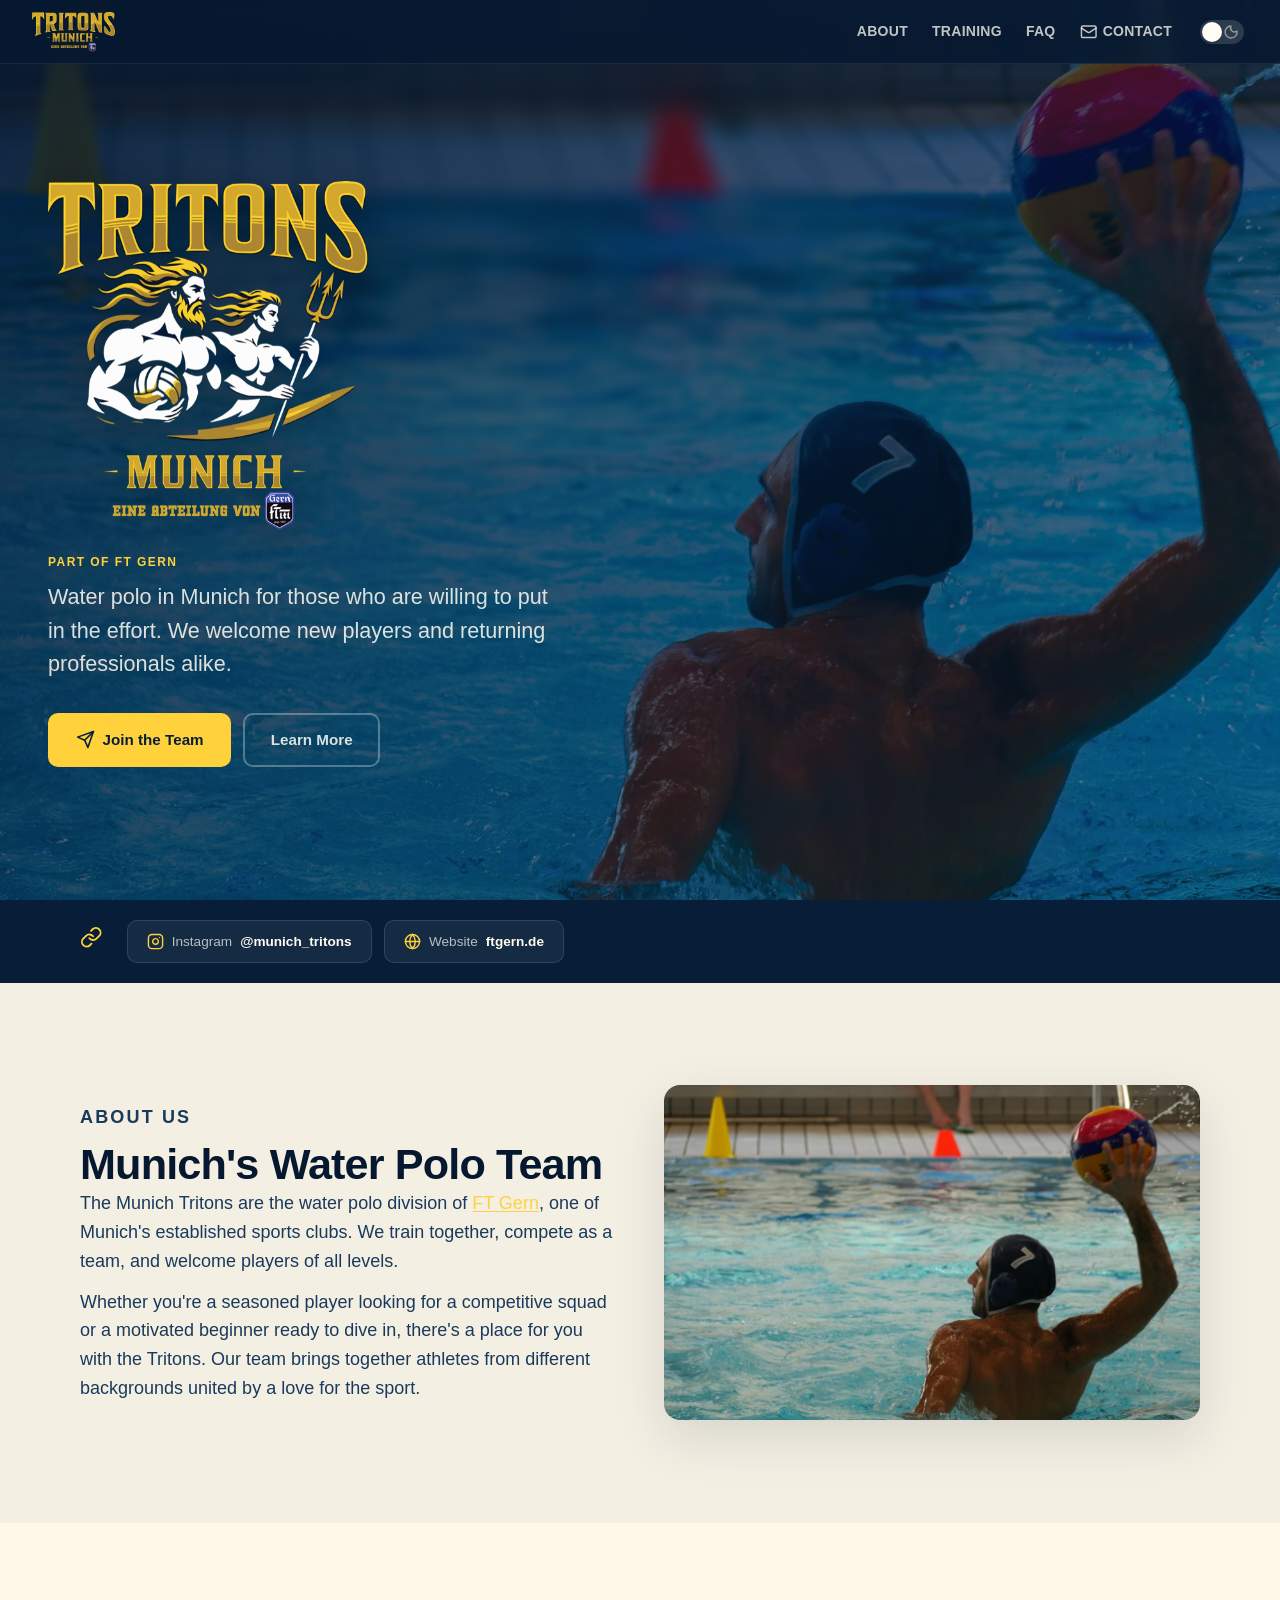
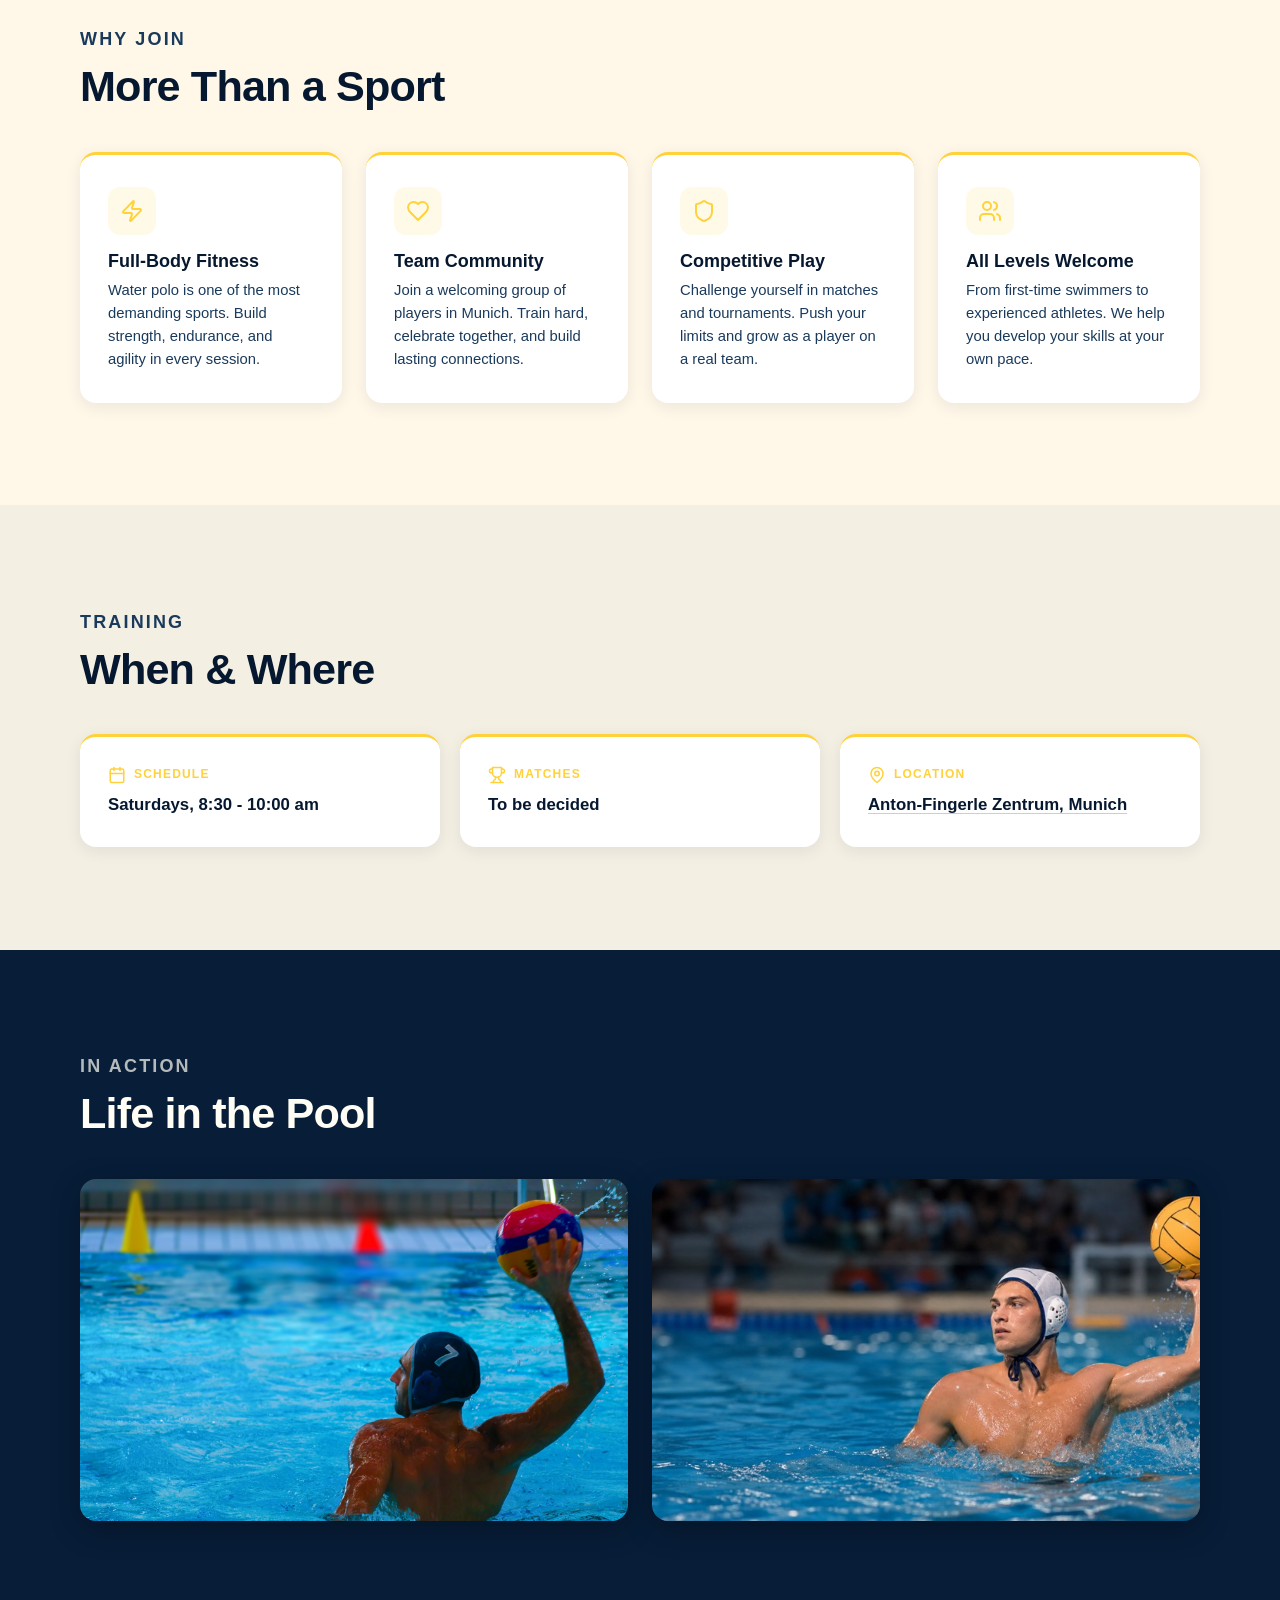
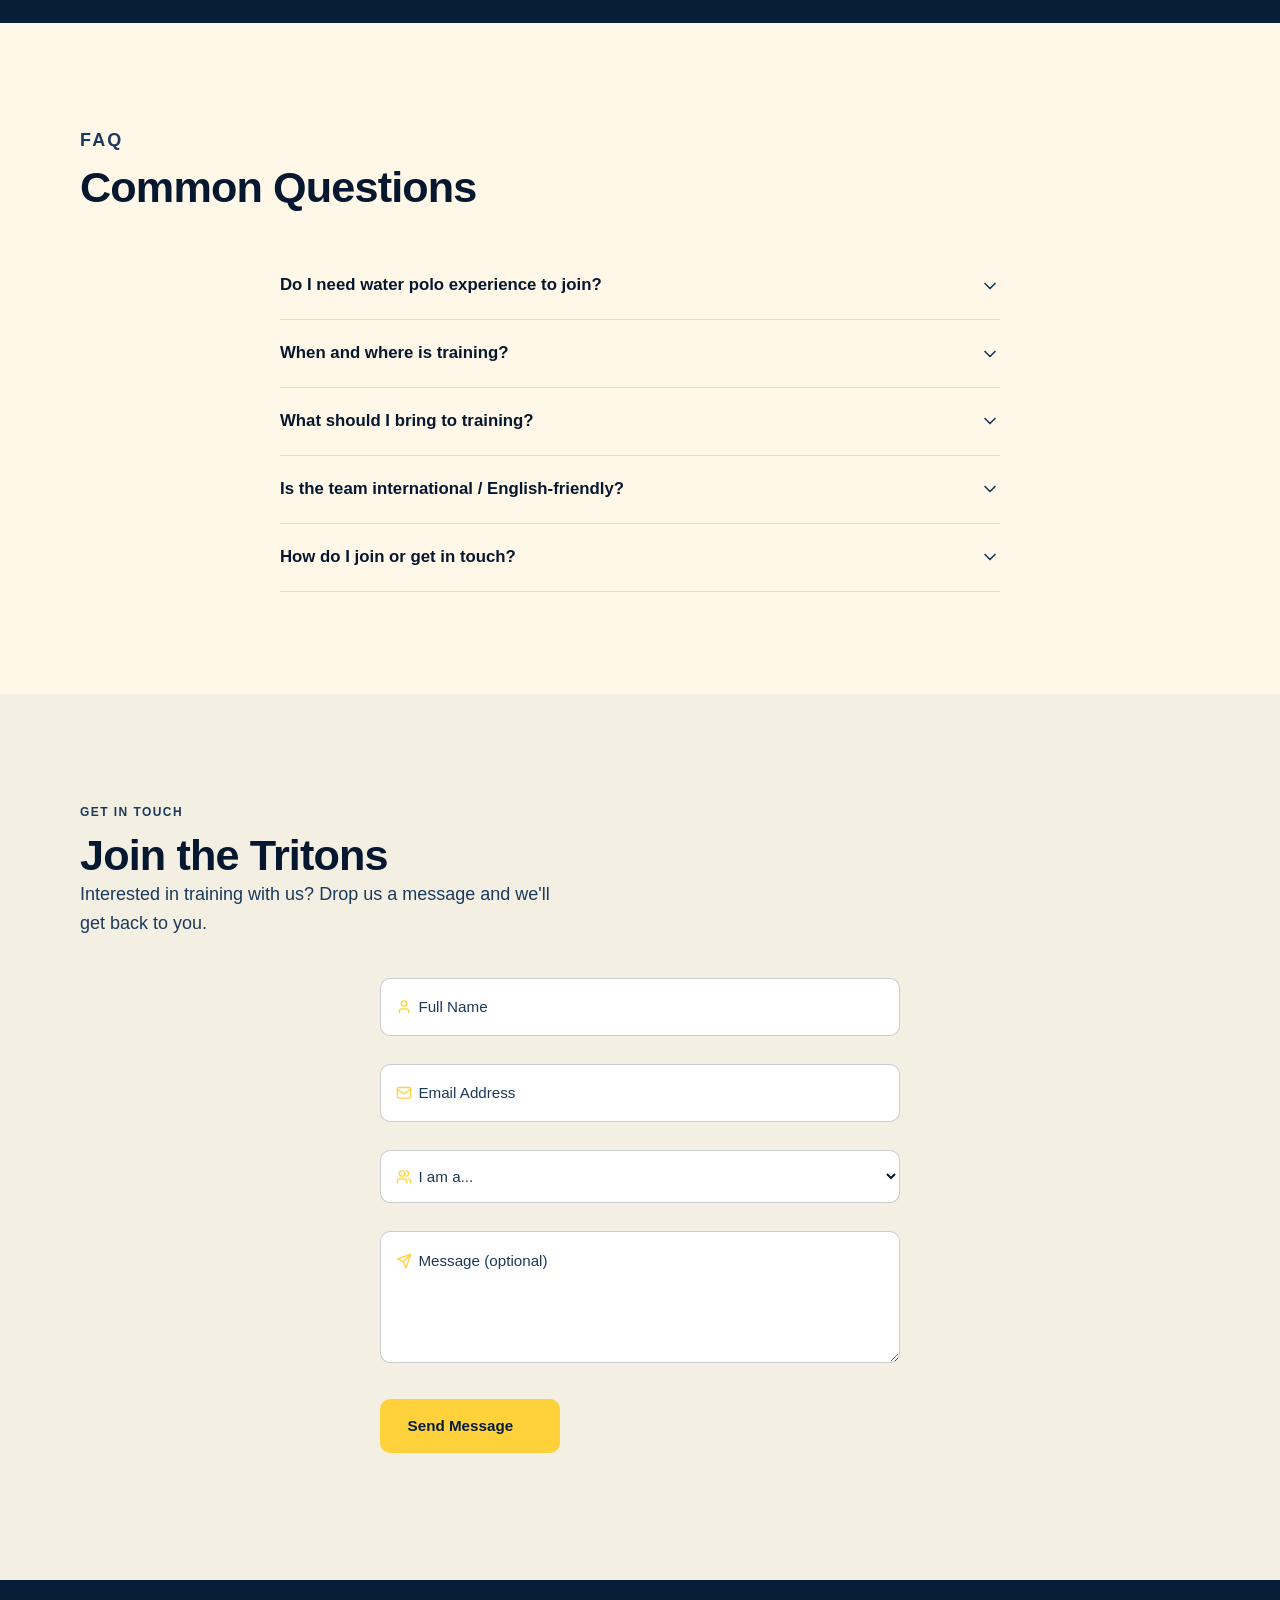
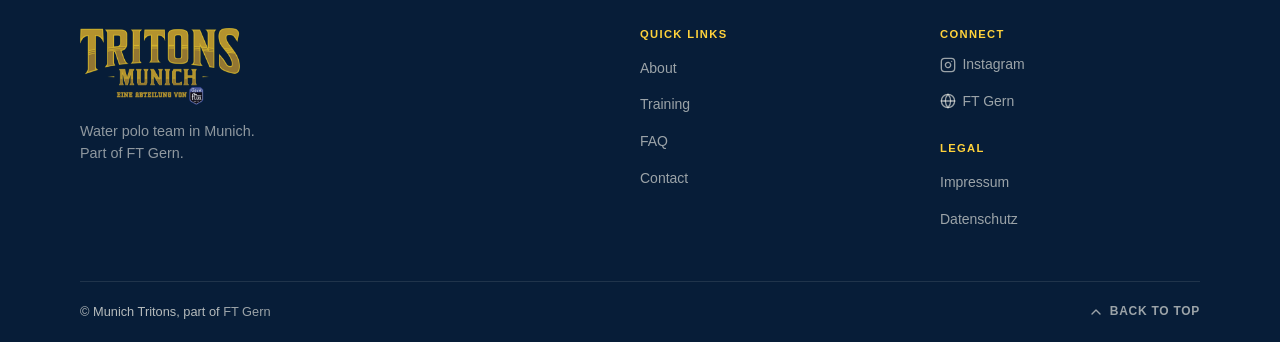
==== index.html @ e3ee3de1 "Redesign site: 8 sections, modern form, SEO, legal pages, optimized assets Complete overhaul from mi" ====
<!DOCTYPE html>
<html lang="en">
  <head>
    <meta charset="UTF-8" />
    <meta name="viewport" content="width=device-width, initial-scale=1.0" />
    <meta name="description" content="Munich Tritons - Water polo team in Munich, Germany. Part of FT Gern. Open to beginners and experienced players. Join our training sessions at Anton-Fingerle Zentrum." />
    <meta name="keywords" content="Munich Tritons, waterpolo Munich, water polo Munich, Wasserball München, waterpolo team Munich, join waterpolo Munich, FT Gern, Anton-Fingerle Zentrum" />
    <meta name="author" content="Munich Tritons" />
    <meta name="theme-color" content="#06182f" />

    <meta property="og:type" content="website" />
    <meta property="og:title" content="Munich Tritons | Water Polo in Munich" />
    <meta property="og:description" content="Water polo team in Munich, part of FT Gern. Open to beginners and experienced players. Join us!" />
    <meta property="og:image" content="https://munichtritons.de/assets/web/og-image.jpg" />
    <meta property="og:url" content="https://munichtritons.de/" />
    <meta property="og:site_name" content="Munich Tritons" />
    <meta property="og:locale" content="en_US" />

    <meta name="twitter:card" content="summary_large_image" />
    <meta name="twitter:title" content="Munich Tritons | Water Polo in Munich" />
    <meta name="twitter:description" content="Water polo team in Munich, part of FT Gern. Open to beginners and experienced players." />
    <meta name="twitter:image" content="https://munichtritons.de/assets/web/og-image.jpg" />

    <link rel="canonical" href="https://munichtritons.de/" />
    <link rel="icon" type="image/png" sizes="32x32" href="assets/web/favicon-32.png" />
    <link rel="apple-touch-icon" sizes="180x180" href="assets/web/apple-touch-icon.png" />

    <title>Munich Tritons | Water Polo in Munich</title>
    <link rel="stylesheet" href="styles.css" />

    <script type="application/ld+json">
    {
      "@context": "https://schema.org",
      "@type": "SportsTeam",
      "name": "Munich Tritons",
      "sport": "Water Polo",
      "url": "https://munichtritons.de",
      "logo": "https://munichtritons.de/assets/web/logo-graphic.png",
      "description": "Water polo team in Munich, Germany. Part of FT Gern. Open to beginners and experienced players.",
      "memberOf": {
        "@type": "SportsOrganization",
        "name": "FT Gern",
        "url": "https://ftgern.de"
      },
      "location": {
        "@type": "Place",
        "name": "Anton-Fingerle Zentrum",
        "address": {
          "@type": "PostalAddress",
          "addressLocality": "Munich",
          "addressRegion": "Bavaria",
          "addressCountry": "DE"
        }
      },
      "sameAs": [
        "https://www.instagram.com/munich_tritons/"
      ]
    }
    </script>
  </head>
  <body>
    <svg class="icon-sprite" aria-hidden="true" focusable="false">
      <symbol id="icon-arrow-up" viewBox="0 0 24 24">
        <path d="m18 15-6-6-6 6" />
      </symbol>
      <symbol id="icon-calendar" viewBox="0 0 24 24">
        <path d="M8 2v4" />
        <path d="M16 2v4" />
        <rect width="18" height="18" x="3" y="4" rx="2" />
        <path d="M3 10h18" />
      </symbol>
      <symbol id="icon-check" viewBox="0 0 24 24">
        <path d="M20 6 9 17l-5-5" />
      </symbol>
      <symbol id="icon-chevron-down" viewBox="0 0 24 24">
        <path d="m6 9 6 6 6-6" />
      </symbol>
      <symbol id="icon-globe" viewBox="0 0 24 24">
        <circle cx="12" cy="12" r="10" />
        <path d="M12 2a14.5 14.5 0 0 0 0 20 14.5 14.5 0 0 0 0-20" />
        <path d="M2 12h20" />
      </symbol>
      <symbol id="icon-heart" viewBox="0 0 24 24">
        <path d="M19 14c1.49-1.46 3-3.21 3-5.5A5.5 5.5 0 0 0 16.5 3c-1.76 0-3 .5-4.5 2-1.5-1.5-2.74-2-4.5-2A5.5 5.5 0 0 0 2 8.5c0 2.3 1.5 4.05 3 5.5l7 7Z" />
      </symbol>
      <symbol id="icon-instagram" viewBox="0 0 24 24">
        <rect width="20" height="20" x="2" y="2" rx="5" />
        <path d="M16 11.37A4 4 0 1 1 12.63 8 4 4 0 0 1 16 11.37Z" />
        <path d="M17.5 6.5h.01" />
      </symbol>
      <symbol id="icon-link" viewBox="0 0 24 24">
        <path d="M10 13a5 5 0 0 0 7.54.54l3-3a5 5 0 0 0-7.07-7.07l-1.72 1.71" />
        <path d="M14 11a5 5 0 0 0-7.54-.54l-3 3a5 5 0 0 0 7.07 7.07l1.71-1.71" />
      </symbol>
      <symbol id="icon-list" viewBox="0 0 24 24">
        <path d="M8 6h13" />
        <path d="M8 12h13" />
        <path d="M8 18h13" />
        <path d="M3 6h.01" />
        <path d="M3 12h.01" />
        <path d="M3 18h.01" />
      </symbol>
      <symbol id="icon-location" viewBox="0 0 24 24">
        <path d="M20 10c0 6-8 12-8 12S4 16 4 10a8 8 0 0 1 16 0Z" />
        <circle cx="12" cy="10" r="3" />
      </symbol>
      <symbol id="icon-mail" viewBox="0 0 24 24">
        <rect width="20" height="16" x="2" y="4" rx="2" />
        <path d="m22 7-8.97 5.7a1.94 1.94 0 0 1-2.06 0L2 7" />
      </symbol>
      <symbol id="icon-map" viewBox="0 0 24 24">
        <path d="M14.106 5.553a2 2 0 0 0 1.788 0l3.659-1.83A1 1 0 0 1 21 4.619v12.764a1 1 0 0 1-.553.894l-4.553 2.277a2 2 0 0 1-1.788 0l-4.212-2.106a2 2 0 0 0-1.788 0l-3.659 1.83A1 1 0 0 1 3 19.381V6.618a1 1 0 0 1 .553-.894l4.553-2.277a2 2 0 0 1 1.788 0z" />
        <path d="M15 5.764v15" />
        <path d="M9 3.236v15" />
      </symbol>
      <symbol id="icon-moon" viewBox="0 0 24 24">
        <path d="M12 3a6 6 0 0 0 9 7.5A9 9 0 1 1 12 3Z" />
      </symbol>
      <symbol id="icon-send" viewBox="0 0 24 24">
        <path d="m22 2-7 20-4-9-9-4Z" />
        <path d="M22 2 11 13" />
      </symbol>
      <symbol id="icon-shield" viewBox="0 0 24 24">
        <path d="M20 13c0 5-3.5 7.5-7.66 8.95a1 1 0 0 1-.67-.01C7.5 20.5 4 18 4 13V6a1 1 0 0 1 1-1c2 0 4.5-1.2 6.24-2.72a1.17 1.17 0 0 1 1.52 0C14.51 3.81 17 5 19 5a1 1 0 0 1 1 1z" />
      </symbol>
      <symbol id="icon-trophy" viewBox="0 0 24 24">
        <path d="M6 9H4.5a2.5 2.5 0 0 1 0-5H6" />
        <path d="M18 9h1.5a2.5 2.5 0 0 0 0-5H18" />
        <path d="M4 22h16" />
        <path d="M10 14.66V17c0 .55-.47.98-.97 1.21C7.85 18.75 7 20.24 7 22" />
        <path d="M14 14.66V17c0 .55.47.98.97 1.21C16.15 18.75 17 20.24 17 22" />
        <path d="M18 2H6v7a6 6 0 0 0 12 0V2Z" />
      </symbol>
      <symbol id="icon-user" viewBox="0 0 24 24">
        <path d="M19 21v-2a4 4 0 0 0-4-4H9a4 4 0 0 0-4 4v2" />
        <circle cx="12" cy="7" r="4" />
      </symbol>
      <symbol id="icon-users" viewBox="0 0 24 24">
        <path d="M16 21v-2a4 4 0 0 0-4-4H6a4 4 0 0 0-4 4v2" />
        <circle cx="9" cy="7" r="4" />
        <path d="M22 21v-2a4 4 0 0 0-3-3.87" />
        <path d="M16 3.13a4 4 0 0 1 0 7.75" />
      </symbol>
      <symbol id="icon-zap" viewBox="0 0 24 24">
        <path d="M4 14a1 1 0 0 1-.78-1.63l9.9-10.2a.5.5 0 0 1 .86.46l-1.92 6.02A1 1 0 0 0 13 10h7a1 1 0 0 1 .78 1.63l-9.9 10.2a.5.5 0 0 1-.86-.46l1.92-6.02A1 1 0 0 0 11 14z" />
      </symbol>
    </svg>

    <a class="skip-link" href="#main">Skip to content</a>

    <header class="site-header" data-header>
      <a class="brand" href="#home" aria-label="Munich Tritons home">
        <img class="brand-wordmark" src="assets/web/logo-wordmark.png" alt="" aria-hidden="true" />
      </a>

      <button class="menu-button" type="button" aria-label="Open menu" aria-expanded="false" data-menu-button>
        <span></span>
        <span></span>
      </button>

      <nav class="site-nav" aria-label="Primary navigation" data-nav>
        <a href="#about">About</a>
        <a href="#training">Training</a>
        <a href="#faq">FAQ</a>
        <a href="#contact">
          <svg class="icon" aria-hidden="true"><use href="#icon-mail"></use></svg>
          <span>Contact</span>
        </a>
        <button
          class="theme-toggle"
          type="button"
          aria-label="Enable night mode"
          aria-pressed="false"
          title="Night mode"
          data-theme-toggle
        >
          <span class="theme-toggle-track" aria-hidden="true">
            <svg class="icon theme-icon" aria-hidden="true"><use href="#icon-moon"></use></svg>
            <span class="theme-toggle-thumb"></span>
          </span>
        </button>
      </nav>
    </header>

    <main id="main">

      <!-- HERO -->
      <section class="hero section-panel" id="home" aria-label="Munich Tritons water polo team" data-scroll-hero>
        <div class="hero-overlay"></div>
        <div class="hero-content">
          <h1 class="visually-hidden">Munich Tritons - Water Polo in Munich</h1>
          <img class="hero-wordmark" src="assets/web/logo-graphic.png" alt="" aria-hidden="true" width="500" height="545" />
          <p class="eyebrow">Part of FT Gern</p>
          <p class="hero-copy">Water polo in Munich for those who are willing to put in the effort. We welcome new players and returning professionals alike.</p>
          <div class="hero-actions">
            <a class="button primary" href="#contact">
              <svg class="icon" aria-hidden="true"><use href="#icon-send"></use></svg>
              <span>Join the Team</span>
            </a>
            <a class="button secondary" href="#about">
              <span>Learn More</span>
            </a>
          </div>
        </div>
      </section>

      <!-- LINK BANNER -->
      <section class="link-banner" aria-label="Team links">
        <div class="link-banner-inner" data-scroll-panel>
          <p class="link-banner-label">
            <svg class="icon" aria-hidden="true"><use href="#icon-link"></use></svg>
            <span class="visually-hidden">Links</span>
          </p>
          <div class="link-actions">
            <a class="banner-link" href="https://www.instagram.com/munich_tritons/" target="_blank" rel="noopener">
              <svg class="icon banner-link-icon" aria-hidden="true"><use href="#icon-instagram"></use></svg>
              <span>Instagram</span>
              <strong>@munich_tritons</strong>
            </a>
            <a class="banner-link" href="https://ftgern.de" target="_blank" rel="noopener">
              <svg class="icon banner-link-icon" aria-hidden="true"><use href="#icon-globe"></use></svg>
              <span>Website</span>
              <strong>ftgern.de</strong>
            </a>
          </div>
        </div>
      </section>

      <!-- ABOUT -->
      <section class="section about-section" id="about">
        <div class="section-copy" data-scroll-panel>
          <p class="eyebrow">About Us</p>
          <h2>Munich's Water Polo Team</h2>
          <p>The Munich Tritons are the water polo division of <a href="https://ftgern.de" target="_blank" rel="noopener">FT Gern</a>, one of Munich's established sports clubs. We train together, compete as a team, and welcome players of all levels.</p>
          <p>Whether you're a seasoned player looking for a competitive squad or a motivated beginner ready to dive in, there's a place for you with the Tritons. Our team brings together athletes from different backgrounds united by a love for the sport.</p>
        </div>
        <div class="about-image-wrap reveal" data-scroll-panel>
          <img class="about-image" src="assets/web/action-photo.jpg" alt="Munich Tritons player throwing during a water polo match" width="1200" height="675" loading="lazy" />
        </div>
      </section>

      <!-- WHY JOIN -->
      <section class="section why-section" id="why-join">
        <div class="section-copy" data-scroll-panel>
          <p class="eyebrow">Why Join</p>
          <h2>More Than a Sport</h2>
        </div>
        <div class="benefits-grid" data-scroll-panel>
          <div class="benefit-card reveal">
            <div class="benefit-icon">
              <svg class="icon" aria-hidden="true"><use href="#icon-zap"></use></svg>
            </div>
            <h3>Full-Body Fitness</h3>
            <p>Water polo is one of the most demanding sports. Build strength, endurance, and agility in every session.</p>
          </div>
          <div class="benefit-card reveal">
            <div class="benefit-icon">
              <svg class="icon" aria-hidden="true"><use href="#icon-heart"></use></svg>
            </div>
            <h3>Team Community</h3>
            <p>Join a welcoming group of players in Munich. Train hard, celebrate together, and build lasting connections.</p>
          </div>
          <div class="benefit-card reveal">
            <div class="benefit-icon">
              <svg class="icon" aria-hidden="true"><use href="#icon-shield"></use></svg>
            </div>
            <h3>Competitive Play</h3>
            <p>Challenge yourself in matches and tournaments. Push your limits and grow as a player on a real team.</p>
          </div>
          <div class="benefit-card reveal">
            <div class="benefit-icon">
              <svg class="icon" aria-hidden="true"><use href="#icon-users"></use></svg>
            </div>
            <h3>All Levels Welcome</h3>
            <p>From first-time swimmers to experienced athletes. We help you develop your skills at your own pace.</p>
          </div>
        </div>
      </section>

      <!-- TRAINING -->
      <section class="section training-section" id="training">
        <div class="section-copy" data-scroll-panel>
          <p class="eyebrow">Training</p>
          <h2>When &amp; Where</h2>
        </div>
        <dl class="fact-list reveal" data-scroll-panel>
          <div>
            <dt>
              <svg class="icon" aria-hidden="true"><use href="#icon-calendar"></use></svg>
              <span>Schedule</span>
            </dt>
            <dd>Saturdays, 8:30 - 10:00 am</dd>
          </div>
          <div>
            <dt>
              <svg class="icon" aria-hidden="true"><use href="#icon-trophy"></use></svg>
              <span>Matches</span>
            </dt>
            <dd>To be decided</dd>
          </div>
          <div>
            <dt>
              <svg class="icon" aria-hidden="true"><use href="#icon-location"></use></svg>
              <span>Location</span>
            </dt>
            <dd>
              <a href="https://maps.google.com/?q=Anton-Fingerle+Zentrum+Munich" target="_blank" rel="noopener">Anton-Fingerle Zentrum, Munich</a>
            </dd>
          </div>
        </dl>
      </section>

      <!-- GALLERY -->
      <section class="section gallery-section" id="gallery">
        <div class="section-copy" data-scroll-panel>
          <p class="eyebrow">In Action</p>
          <h2>Life in the Pool</h2>
        </div>
        <div class="gallery-grid" data-scroll-panel>
          <div class="gallery-item reveal">
            <img src="assets/web/hero-bg.jpg" alt="Water polo player number 7 preparing to throw during a match at the pool" width="1920" height="1080" loading="lazy" />
          </div>
          <div class="gallery-item reveal">
            <img src="assets/web/hero-waterpolo.jpg" alt="Water polo player holding the ball above the water, ready to pass" width="900" height="445" loading="lazy" />
          </div>
        </div>
      </section>

      <!-- FAQ -->
      <section class="section faq-section" id="faq">
        <div class="section-copy" data-scroll-panel>
          <p class="eyebrow">FAQ</p>
          <h2>Common Questions</h2>
        </div>
        <div class="faq-list" data-scroll-panel>
          <details class="faq-item reveal">
            <summary>
              <span>Do I need water polo experience to join?</span>
              <svg class="icon faq-chevron" aria-hidden="true"><use href="#icon-chevron-down"></use></svg>
            </summary>
            <p>No. We welcome both new players and experienced athletes. If you're willing to put in the effort and enjoy team sports, you're a good fit.</p>
          </details>
          <details class="faq-item reveal">
            <summary>
              <span>When and where is training?</span>
              <svg class="icon faq-chevron" aria-hidden="true"><use href="#icon-chevron-down"></use></svg>
            </summary>
            <p>We train on Saturdays from 8:30 to 10:00 am at the <a href="https://maps.google.com/?q=Anton-Fingerle+Zentrum+Munich" target="_blank" rel="noopener">Anton-Fingerle Zentrum</a> in Munich.</p>
          </details>
          <details class="faq-item reveal">
            <summary>
              <span>What should I bring to training?</span>
              <svg class="icon faq-chevron" aria-hidden="true"><use href="#icon-chevron-down"></use></svg>
            </summary>
            <p>Bring swimwear, goggles, and a water bottle. Caps and any additional equipment will be provided at training.</p>
          </details>
          <details class="faq-item reveal">
            <summary>
              <span>Is the team international / English-friendly?</span>
              <svg class="icon faq-chevron" aria-hidden="true"><use href="#icon-chevron-down"></use></svg>
            </summary>
            <p>Yes. Our team brings together players from different backgrounds. Communication at training and matches works in both English and German.</p>
          </details>
          <details class="faq-item reveal">
            <summary>
              <span>How do I join or get in touch?</span>
              <svg class="icon faq-chevron" aria-hidden="true"><use href="#icon-chevron-down"></use></svg>
            </summary>
            <p>Use the <a href="#contact">contact form</a> below, or reach out to us on <a href="https://www.instagram.com/munich_tritons/" target="_blank" rel="noopener">Instagram @munich_tritons</a>. You can also visit the <a href="https://ftgern.de" target="_blank" rel="noopener">FT Gern website</a> for club information.</p>
          </details>
        </div>
      </section>

      <!-- CONTACT -->
      <section class="section contact-section" id="contact">
        <div class="join-copy" data-scroll-panel>
          <p class="eyebrow">Get in Touch</p>
          <h2>Join the Tritons</h2>
          <p>Interested in training with us? Drop us a message and we'll get back to you.</p>
        </div>

        <!-- ACTION REQUIRED: Replace {FORM_ID} with your Formspree form ID. Create a free account at https://formspree.io -->
        <form class="join-form" action="https://formspree.io/f/{FORM_ID}" method="POST" data-join-form data-scroll-panel novalidate>
          <input type="text" name="_gotcha" style="display:none" tabindex="-1" autocomplete="off" aria-hidden="true" />
          <input type="hidden" name="_subject" value="New inquiry from Munich Tritons website" />

          <div class="form-field">
            <div class="input-wrap">
              <input type="text" name="name" id="field-name" autocomplete="name" required placeholder=" " />
              <label for="field-name">
                <svg class="icon" aria-hidden="true"><use href="#icon-user"></use></svg>
                <span>Full Name</span>
              </label>
            </div>
            <span class="field-error" aria-live="polite"></span>
          </div>

          <div class="form-field">
            <div class="input-wrap">
              <input type="email" name="email" id="field-email" autocomplete="email" required placeholder=" " />
              <label for="field-email">
                <svg class="icon" aria-hidden="true"><use href="#icon-mail"></use></svg>
                <span>Email Address</span>
              </label>
            </div>
            <span class="field-error" aria-live="polite"></span>
          </div>

          <div class="form-field">
            <div class="input-wrap select-wrap">
              <select name="group" id="field-group" required>
                <option value="" disabled selected></option>
                <option value="New player interested in joining">New player interested in joining</option>
                <option value="Experienced player looking for a team">Experienced player looking for a team</option>
                <option value="General question">General question</option>
                <option value="Other">Other</option>
              </select>
              <label for="field-group">
                <svg class="icon" aria-hidden="true"><use href="#icon-users"></use></svg>
                <span>I am a...</span>
              </label>
            </div>
            <span class="field-error" aria-live="polite"></span>
          </div>

          <div class="form-field">
            <div class="input-wrap">
              <textarea name="message" id="field-message" rows="4" placeholder=" "></textarea>
              <label for="field-message">
                <svg class="icon" aria-hidden="true"><use href="#icon-send"></use></svg>
                <span>Message (optional)</span>
              </label>
            </div>
          </div>

          <button class="button primary submit-btn" type="submit">
            <span class="btn-text">Send Message</span>
            <span class="btn-spinner" aria-hidden="true"></span>
          </button>

          <div class="form-feedback" data-form-note role="status" aria-live="polite"></div>
        </form>

        <noscript>
          <p class="noscript-fallback">JavaScript is required for the contact form. You can also reach us on <a href="https://www.instagram.com/munich_tritons/">Instagram @munich_tritons</a>.</p>
        </noscript>
      </section>

    </main>

    <footer class="site-footer">
      <div class="footer-inner">
        <div class="footer-brand">
          <img class="footer-logo" src="assets/web/logo-wordmark.png" alt="Munich Tritons" width="200" height="97" loading="lazy" />
          <p>Water polo team in Munich.<br />Part of FT Gern.</p>
        </div>
        <div class="footer-links">
          <h3>Quick Links</h3>
          <ul>
            <li><a href="#about">About</a></li>
            <li><a href="#training">Training</a></li>
            <li><a href="#faq">FAQ</a></li>
            <li><a href="#contact">Contact</a></li>
          </ul>
        </div>
        <div class="footer-links">
          <h3>Connect</h3>
          <ul>
            <li>
              <a href="https://www.instagram.com/munich_tritons/" target="_blank" rel="noopener">
                <svg class="icon" aria-hidden="true"><use href="#icon-instagram"></use></svg>
                Instagram
              </a>
            </li>
            <li>
              <a href="https://ftgern.de" target="_blank" rel="noopener">
                <svg class="icon" aria-hidden="true"><use href="#icon-globe"></use></svg>
                FT Gern
              </a>
            </li>
          </ul>
          <h3>Legal</h3>
          <ul>
            <li><a href="impressum.html">Impressum</a></li>
            <li><a href="datenschutz.html">Datenschutz</a></li>
          </ul>
        </div>
      </div>
      <div class="footer-bottom">
        <p>&copy; Munich Tritons, part of <a href="https://ftgern.de" target="_blank" rel="noopener">FT Gern</a></p>
        <a href="#home" class="back-to-top">
          <svg class="icon" aria-hidden="true"><use href="#icon-arrow-up"></use></svg>
          <span>Back to top</span>
        </a>
      </div>
    </footer>

    <script src="script.js"></script>
  </body>
</html>
---- styles.css ----
/* ── Tokens ─────────────────────────────────────────────── */
:root {
  --ink:        #06182f;
  --ink-soft:   #1a3a5c;
  --paper:      #f4efe3;
  --white:      #fff8e9;
  --surface:    #ffffff;
  --sun:        #ffd23b;
  --coral:      #b58a27;
  --pool:       #071d38;
  --field:      #e8e2d4;
  --line:       rgba(6, 24, 47, .12);
  --line-strong:rgba(6, 24, 47, .22);
  --focus-ring: rgba(255, 210, 59, .58);
  --shadow:     0 18px 50px rgba(6, 24, 47, .12);
  --shadow-sm:  0 4px 16px rgba(6, 24, 47, .08);
  --radius:     10px;
  --radius-lg:  16px;
  --header-h:   64px;
  --max-w:      1120px;
  --gap-section:clamp(4rem, 8vw, 7rem);
  color-scheme: light;
}

[data-theme="night"] {
  --ink:        #fffdf4;
  --ink-soft:   #c8c4b8;
  --paper:      #06182f;
  --white:      #0a2240;
  --surface:    #0d2a4a;
  --pool:       #ffd23b;
  --field:      #0a2240;
  --line:       rgba(255, 253, 244, .12);
  --line-strong:rgba(255, 253, 244, .22);
  --shadow:     0 18px 50px rgba(0, 0, 0, .35);
  --shadow-sm:  0 4px 16px rgba(0, 0, 0, .25);
  color-scheme: dark;
}

/* ── Reset ──────────────────────────────────────────────── */
*, *::before, *::after { box-sizing: border-box; }

body {
  margin: 0;
  font-family: -apple-system, BlinkMacSystemFont, "Segoe UI", Roboto, Helvetica, Arial, sans-serif;
  font-size: clamp(1rem, .95rem + .25vw, 1.125rem);
  line-height: 1.6;
  color: var(--ink);
  background: var(--paper);
  -webkit-font-smoothing: antialiased;
  overflow-x: hidden;
}

img { display: block; max-width: 100%; height: auto; }
a { color: var(--pool); text-decoration: none; transition: color .2s; }
a:hover { color: var(--sun); }
ul { list-style: none; margin: 0; padding: 0; }
h1, h2, h3 { margin: 0; line-height: 1.15; }
p { margin: 0 0 .75rem; }
p:last-child { margin-bottom: 0; }

/* ── Utilities ──────────────────────────────────────────── */
.visually-hidden {
  position: absolute; width: 1px; height: 1px;
  padding: 0; margin: -1px; overflow: hidden;
  clip: rect(0,0,0,0); white-space: nowrap; border: 0;
}

.skip-link {
  position: fixed; top: -100%; left: 1rem;
  z-index: 9999; padding: .5rem 1rem;
  background: var(--sun); color: var(--pool);
  font-weight: 700; border-radius: var(--radius);
  transition: top .2s;
}
.skip-link:focus { top: 1rem; }

.icon {
  width: 1.25em; height: 1.25em;
  fill: none; stroke: currentColor;
  stroke-width: 2; stroke-linecap: round; stroke-linejoin: round;
  flex-shrink: 0;
}
.icon-sprite { position: absolute; width: 0; height: 0; overflow: hidden; }

/* ── Buttons ────────────────────────────────────────────── */
.button {
  display: inline-flex; align-items: center; gap: .5rem;
  padding: .8rem 1.6rem;
  font: inherit; font-size: .95rem; font-weight: 700;
  border: 2px solid transparent;
  border-radius: var(--radius);
  cursor: pointer; transition: all .25s;
  text-decoration: none; white-space: nowrap;
}

.button.primary {
  background: var(--sun); color: var(--pool);
  border-color: var(--sun);
}
.button.primary:hover {
  background: #ffe066; border-color: #ffe066;
  transform: translateY(-2px);
  box-shadow: 0 6px 20px rgba(255, 210, 59, .35);
}

.button.secondary {
  background: transparent; color: var(--ink);
  border-color: var(--line-strong);
}
.button.secondary:hover {
  border-color: var(--sun); color: var(--sun);
  transform: translateY(-2px);
}

/* ── Header ─────────────────────────────────────────────── */
.site-header {
  position: fixed; top: 0; left: 0; right: 0;
  z-index: 100; height: var(--header-h);
  display: flex; align-items: center; justify-content: space-between;
  padding: 0 clamp(1rem, 3vw, 2rem);
  background: rgba(6, 24, 47, .85);
  backdrop-filter: blur(12px); -webkit-backdrop-filter: blur(12px);
  border-bottom: 1px solid rgba(255, 253, 244, .08);
  transition: background .3s, box-shadow .3s;
}

.site-header[data-scrolled] {
  background: rgba(6, 24, 47, .95);
  box-shadow: 0 2px 20px rgba(0, 0, 0, .2);
}

.brand { display: flex; align-items: center; }
.brand-wordmark { height: 40px; width: auto; }

.site-nav {
  display: flex; align-items: center; gap: 1.5rem;
}
.site-nav a {
  display: inline-flex; align-items: center; gap: .35rem;
  font-size: .875rem; font-weight: 600;
  color: rgba(255, 253, 244, .75);
  text-decoration: none; letter-spacing: .02em;
  text-transform: uppercase; transition: color .2s;
}
.site-nav a:hover,
.site-nav a.active { color: var(--sun); }

/* ── Menu button (mobile) ───────────────────────────────── */
.menu-button {
  display: none;
  flex-direction: column; gap: 5px;
  padding: 8px; background: none; border: none; cursor: pointer;
  z-index: 110;
}
.menu-button span {
  display: block; width: 22px; height: 2px;
  background: #fffdf4; border-radius: 2px;
  transition: transform .3s, opacity .3s;
}
.menu-button[aria-expanded="true"] span:first-child {
  transform: translateY(3.5px) rotate(45deg);
}
.menu-button[aria-expanded="true"] span:last-child {
  transform: translateY(-3.5px) rotate(-45deg);
}

/* ── Theme Toggle ───────────────────────────────────────── */
.theme-toggle {
  background: none; border: none; cursor: pointer;
  padding: 4px; display: flex; align-items: center;
}
.theme-toggle-track {
  position: relative;
  display: flex; align-items: center;
  width: 44px; height: 24px;
  background: rgba(255, 253, 244, .15);
  border-radius: 12px; padding: 2px;
  transition: background .3s;
}
.theme-toggle[aria-pressed="true"] .theme-toggle-track {
  background: var(--sun);
}
.theme-toggle-thumb {
  position: absolute; left: 2px; top: 2px;
  width: 20px; height: 20px;
  background: #fffdf4; border-radius: 50%;
  transition: transform .3s;
  box-shadow: 0 1px 3px rgba(0,0,0,.2);
}
.theme-toggle[aria-pressed="true"] .theme-toggle-thumb {
  transform: translateX(20px);
  background: var(--pool);
}
.theme-icon {
  position: absolute; right: 5px; top: 4px;
  width: 16px; height: 16px;
  color: rgba(255, 253, 244, .5);
}

/* ── Hero ────────────────────────────────────────────────── */
.hero {
  position: relative; min-height: 100vh; min-height: 100dvh;
  display: flex; align-items: center;
  padding: calc(var(--header-h) + 2rem) clamp(1.5rem, 5vw, 3rem) 3rem;
  background:
    url('assets/web/hero-bg.jpg') center / cover no-repeat;
  overflow: hidden;
}

.hero-overlay {
  position: absolute; inset: 0;
  background: linear-gradient(
    135deg,
    rgba(6, 24, 47, .92) 0%,
    rgba(6, 24, 47, .7) 40%,
    rgba(6, 24, 47, .45) 100%
  );
}

.hero-content {
  position: relative; z-index: 2;
  max-width: 640px;
}

.hero-wordmark {
  width: clamp(200px, 35vw, 320px);
  height: auto;
  margin-bottom: 1rem;
  filter: drop-shadow(0 4px 20px rgba(0,0,0,.3));
}

.eyebrow {
  display: inline-block;
  font-size: .75rem; font-weight: 800;
  letter-spacing: .12em; text-transform: uppercase;
  color: var(--sun);
  margin-bottom: .5rem;
}

.hero .eyebrow { color: var(--sun); }

.hero-copy {
  font-size: clamp(1.1rem, 1rem + .5vw, 1.35rem);
  color: rgba(255, 253, 244, .85);
  line-height: 1.55;
  margin-bottom: 2rem;
  max-width: 520px;
}

.hero-actions {
  display: flex; flex-wrap: wrap; gap: .75rem;
}
.hero .button.secondary {
  color: rgba(255, 253, 244, .85);
  border-color: rgba(255, 253, 244, .3);
}
.hero .button.secondary:hover {
  color: var(--sun);
  border-color: var(--sun);
}

/* ── Link Banner ────────────────────────────────────────── */
.link-banner {
  background: var(--pool);
  padding: 1.25rem clamp(1rem, 3vw, 2rem);
}

[data-theme="night"] .link-banner {
  background: #040f1e;
}

.link-banner-inner {
  max-width: var(--max-w);
  margin: 0 auto;
  display: flex; align-items: center; gap: 1.5rem;
  flex-wrap: wrap;
}

.link-banner-label {
  color: var(--sun); margin: 0;
}

.link-actions {
  display: flex; flex-wrap: wrap; gap: .75rem;
  flex: 1;
}

.banner-link {
  display: inline-flex; align-items: center; gap: .5rem;
  padding: .6rem 1.2rem;
  background: rgba(255, 253, 244, .06);
  border: 1px solid rgba(255, 253, 244, .12);
  border-radius: var(--radius);
  color: rgba(255, 253, 244, .7);
  font-size: .85rem;
  transition: all .25s;
}
.banner-link:hover {
  background: rgba(255, 210, 59, .1);
  border-color: var(--sun);
  color: var(--sun);
}
.banner-link strong {
  color: #fffdf4; font-weight: 700;
}
.banner-link-icon { color: var(--sun); }

/* ── Sections (shared) ──────────────────────────────────── */
.section {
  padding: var(--gap-section) clamp(1.5rem, 5vw, 3rem);
}

.section-copy {
  max-width: var(--max-w);
  margin: 0 auto 2.5rem;
}

.section-copy h2 {
  font-size: clamp(1.75rem, 1.5rem + 1.5vw, 2.75rem);
  font-weight: 800;
  color: var(--ink);
  letter-spacing: -.02em;
}

.section-copy p {
  font-size: clamp(1rem, .95rem + .25vw, 1.125rem);
  color: var(--ink-soft);
  max-width: 600px;
}

/* ── About Section ──────────────────────────────────────── */
.about-section {
  background: var(--paper);
  max-width: calc(var(--max-w) + 6rem);
  margin: 0 auto;
  display: grid;
  grid-template-columns: 1fr 1fr;
  gap: 3rem;
  align-items: center;
}

.about-section .section-copy {
  margin-bottom: 0;
}

.about-section .section-copy p {
  max-width: none;
}

.about-section .section-copy a {
  color: var(--sun);
  text-decoration: underline;
  text-underline-offset: 2px;
}
.about-section .section-copy a:hover { color: var(--coral); }

.about-image-wrap {
  border-radius: var(--radius-lg);
  overflow: hidden;
  box-shadow: var(--shadow);
}

.about-image {
  width: 100%;
  height: 100%;
  object-fit: cover;
  aspect-ratio: 16 / 10;
  transition: transform .5s;
}
.about-image-wrap:hover .about-image {
  transform: scale(1.03);
}

/* ── Why Join / Benefits ────────────────────────────────── */
.why-section {
  background: var(--white);
}

.benefits-grid {
  max-width: var(--max-w);
  margin: 0 auto;
  display: grid;
  grid-template-columns: repeat(auto-fit, minmax(240px, 1fr));
  gap: 1.5rem;
}

.benefit-card {
  padding: 2rem 1.75rem;
  background: var(--surface);
  border-radius: var(--radius-lg);
  border-top: 3px solid var(--sun);
  box-shadow: var(--shadow-sm);
  transition: transform .3s, box-shadow .3s;
}
.benefit-card:hover {
  transform: translateY(-4px);
  box-shadow: var(--shadow);
}

.benefit-icon {
  display: inline-flex;
  align-items: center; justify-content: center;
  width: 48px; height: 48px;
  background: rgba(255, 210, 59, .12);
  border-radius: 12px;
  color: var(--sun);
  margin-bottom: 1rem;
}
.benefit-icon .icon {
  width: 24px; height: 24px;
}

.benefit-card h3 {
  font-size: 1.125rem;
  font-weight: 700;
  margin-bottom: .5rem;
  color: var(--ink);
}

.benefit-card p {
  font-size: .925rem;
  color: var(--ink-soft);
  line-height: 1.55;
}

/* ── Training Section ───────────────────────────────────── */
.training-section {
  background: var(--paper);
}

.fact-list {
  max-width: var(--max-w);
  margin: 0 auto;
  display: grid;
  grid-template-columns: repeat(auto-fit, minmax(250px, 1fr));
  gap: 1.25rem;
  padding: 0;
}

.fact-list > div {
  padding: 1.75rem;
  background: var(--surface);
  border-radius: var(--radius-lg);
  border-top: 3px solid var(--sun);
  box-shadow: var(--shadow-sm);
  transition: transform .3s, box-shadow .3s;
}
.fact-list > div:hover {
  transform: translateY(-2px);
  box-shadow: var(--shadow);
}

.fact-list dt {
  display: flex; align-items: center; gap: .5rem;
  font-size: .75rem; font-weight: 700;
  letter-spacing: .1em; text-transform: uppercase;
  color: var(--sun);
  margin-bottom: .5rem;
}
.fact-list dt .icon { width: 18px; height: 18px; }

.fact-list dd {
  margin: 0;
  font-size: 1.05rem; font-weight: 700;
  color: var(--ink);
}
.fact-list dd a {
  color: var(--ink);
  text-decoration: underline;
  text-decoration-color: var(--sun);
  text-underline-offset: 3px;
}
.fact-list dd a:hover { color: var(--sun); }

/* ── Gallery Section ────────────────────────────────────── */
.gallery-section {
  background: var(--pool);
  color: #fffdf4;
}

[data-theme="night"] .gallery-section {
  background: #040f1e;
}

.gallery-section .section-copy h2 { color: #fffdf4; }
.gallery-section .section-copy p { color: rgba(255, 253, 244, .7); }
.gallery-section .eyebrow { color: var(--sun); }

.gallery-grid {
  max-width: var(--max-w);
  margin: 0 auto;
  display: grid;
  grid-template-columns: 1fr 1fr;
  gap: 1.5rem;
}

.gallery-item {
  border-radius: var(--radius-lg);
  overflow: hidden;
  box-shadow: 0 8px 30px rgba(0, 0, 0, .3);
}

.gallery-item img {
  width: 100%; height: 100%;
  object-fit: cover;
  aspect-ratio: 16 / 10;
  transition: transform .5s;
}
.gallery-item:hover img {
  transform: scale(1.04);
}

/* ── FAQ Section ────────────────────────────────────────── */
.faq-section {
  background: var(--white);
}

.faq-list {
  max-width: 720px;
  margin: 0 auto;
}

.faq-item {
  border-bottom: 1px solid var(--line);
}

.faq-item summary {
  display: flex; align-items: center; justify-content: space-between;
  gap: 1rem;
  padding: 1.25rem 0;
  font-size: 1.05rem; font-weight: 700;
  color: var(--ink);
  cursor: pointer;
  list-style: none;
  transition: color .2s;
}
.faq-item summary::-webkit-details-marker { display: none; }
.faq-item summary::marker { display: none; content: ""; }

.faq-item summary:hover { color: var(--sun); }

.faq-chevron {
  width: 20px; height: 20px;
  color: var(--ink-soft);
  transition: transform .3s, color .3s;
  flex-shrink: 0;
}
.faq-item[open] .faq-chevron {
  transform: rotate(180deg);
  color: var(--sun);
}

.faq-item p {
  padding: 0 0 1.25rem;
  color: var(--ink-soft);
  line-height: 1.6;
}

.faq-item a {
  color: var(--sun);
  text-decoration: underline;
  text-underline-offset: 2px;
}
.faq-item a:hover { color: var(--coral); }

/* ── Contact Section ────────────────────────────────────── */
.contact-section {
  background: var(--paper);
}

.join-copy {
  max-width: var(--max-w);
  margin: 0 auto 2.5rem;
}
.join-copy h2 {
  font-size: clamp(1.75rem, 1.5rem + 1.5vw, 2.75rem);
  font-weight: 800;
  color: var(--ink);
  letter-spacing: -.02em;
}
.join-copy p {
  color: var(--ink-soft);
  max-width: 480px;
}

.join-form {
  max-width: 520px;
  margin: 0 auto;
  display: flex; flex-direction: column; gap: 1.5rem;
}

.form-field { display: flex; flex-direction: column; gap: .25rem; }

.input-wrap {
  position: relative;
}

.input-wrap label {
  position: absolute;
  top: 50%; left: 1rem;
  transform: translateY(-50%);
  display: flex; align-items: center; gap: .4rem;
  font-size: .95rem;
  color: var(--ink-soft);
  pointer-events: none;
  transition: transform .2s ease, font-size .2s ease, color .2s ease, top .2s ease;
  transform-origin: left center;
}
.input-wrap label .icon { width: 16px; height: 16px; color: var(--sun); flex-shrink: 0; }

.input-wrap textarea ~ label {
  top: 1.1rem;
  transform: translateY(0);
}

.input-wrap input:focus ~ label,
.input-wrap input:not(:placeholder-shown) ~ label,
.input-wrap textarea:focus ~ label,
.input-wrap textarea:not(:placeholder-shown) ~ label,
.input-wrap select:focus ~ label,
.input-wrap select:valid ~ label,
.select-wrap.has-value label {
  top: .45rem;
  transform: translateY(0);
  font-size: .7rem;
  font-weight: 700;
  letter-spacing: .06em;
  text-transform: uppercase;
  color: var(--sun);
}

.join-form input[type="text"],
.join-form input[type="email"],
.join-form select,
.join-form textarea {
  width: 100%;
  padding: 1.4rem 1rem .6rem;
  font: inherit; font-size: .95rem;
  color: var(--ink);
  background: var(--surface);
  border: 1.5px solid var(--line-strong);
  border-radius: var(--radius);
  outline: none;
  transition: border-color .25s ease, box-shadow .25s ease, background .25s ease;
}

.join-form input:hover,
.join-form select:hover,
.join-form textarea:hover {
  border-color: var(--ink-soft);
}

.join-form input:focus,
.join-form select:focus,
.join-form textarea:focus {
  border-color: var(--sun);
  box-shadow: 0 0 0 3px var(--focus-ring);
  background: var(--surface);
}

.join-form textarea {
  resize: vertical;
  min-height: 100px;
}

.join-form select { cursor: pointer; }

.field-error {
  font-size: .78rem;
  font-weight: 600;
  color: #ef5350;
  min-height: 0;
  overflow: hidden;
  transition: min-height .2s ease, opacity .2s ease;
  opacity: 0;
}
.field-error.visible {
  min-height: 1.2em;
  opacity: 1;
}

.form-field.invalid input,
.form-field.invalid select,
.form-field.invalid textarea {
  border-color: #ef5350;
}
.form-field.invalid input:focus,
.form-field.invalid select:focus,
.form-field.invalid textarea:focus {
  box-shadow: 0 0 0 3px rgba(239, 83, 80, .25);
}

.form-field.valid input,
.form-field.valid select,
.form-field.valid textarea {
  border-color: #4caf50;
}

.submit-btn {
  align-self: flex-start;
  margin-top: .25rem;
  position: relative;
  min-width: 180px;
}
.submit-btn .btn-text { transition: opacity .2s; }
.submit-btn .btn-spinner {
  display: none;
  position: absolute;
  top: 50%; left: 50%;
  transform: translate(-50%, -50%);
  width: 20px; height: 20px;
  border: 2.5px solid rgba(6, 24, 47, .3);
  border-top-color: var(--ink);
  border-radius: 50%;
  animation: spin .6s linear infinite;
}
.submit-btn.loading .btn-text { opacity: 0; }
.submit-btn.loading .btn-spinner { display: block; }
.submit-btn:disabled { opacity: .7; cursor: not-allowed; }

@keyframes spin {
  to { transform: translate(-50%, -50%) rotate(360deg); }
}

.form-feedback {
  min-height: 0;
  overflow: hidden;
  transition: min-height .3s ease, opacity .3s ease, padding .3s ease;
  opacity: 0;
  border-radius: var(--radius);
  font-size: .9rem;
  font-weight: 600;
  padding: 0;
  text-align: center;
}
.form-feedback.visible {
  min-height: 3rem;
  opacity: 1;
  padding: .85rem 1rem;
  display: flex;
  align-items: center;
  justify-content: center;
  gap: .5rem;
}
.form-feedback.success {
  background: rgba(76, 175, 80, .1);
  color: #2e7d32;
  border: 1px solid rgba(76, 175, 80, .3);
}
.form-feedback.error {
  background: rgba(239, 83, 80, .1);
  color: #c62828;
  border: 1px solid rgba(239, 83, 80, .3);
}

[data-theme="night"] .form-feedback.success {
  background: rgba(76, 175, 80, .15);
  color: #81c784;
  border-color: rgba(76, 175, 80, .25);
}
[data-theme="night"] .form-feedback.error {
  background: rgba(239, 83, 80, .15);
  color: #ef9a9a;
  border-color: rgba(239, 83, 80, .25);
}

.noscript-fallback {
  max-width: 520px;
  margin: 1rem auto;
  padding: 1rem;
  background: var(--white);
  border-radius: var(--radius);
  color: var(--ink-soft);
  text-align: center;
}

/* ── Legal Pages ───────────────────────────────────────── */
.legal-page {
  max-width: 740px;
  margin: 0 auto;
  padding: calc(var(--header-h) + 3rem) clamp(1.5rem, 5vw, 3rem) 4rem;
  color: var(--ink);
}
.legal-page h1 {
  font-size: clamp(1.8rem, 4vw, 2.5rem);
  font-weight: 800;
  letter-spacing: -.02em;
  margin-bottom: .25rem;
}
.legal-subtitle {
  font-size: .9rem;
  color: var(--ink-soft);
  margin-bottom: 2.5rem;
  padding-bottom: 2rem;
  border-bottom: 1px solid var(--line);
}
.legal-page section {
  margin-bottom: 2rem;
}
.legal-page h2 {
  font-size: 1.15rem;
  font-weight: 700;
  margin-bottom: .75rem;
  color: var(--ink);
}
.legal-page h3 {
  font-size: 1rem;
  font-weight: 600;
  margin-top: 1.25rem;
  margin-bottom: .5rem;
}
.legal-page p, .legal-page li {
  font-size: .92rem;
  line-height: 1.7;
  color: var(--ink-soft);
}
.legal-page ul {
  list-style: disc;
  padding-left: 1.5rem;
  margin: .75rem 0;
}
.legal-page li { margin-bottom: .35rem; }
.legal-page a {
  color: var(--sun);
  text-decoration: underline;
  text-underline-offset: 2px;
}
.legal-page a:hover { color: var(--coral); }

/* ── Footer ─────────────────────────────────────────────── */
.site-footer {
  background: var(--pool);
  color: rgba(255, 253, 244, .7);
  padding: 3rem clamp(1.5rem, 5vw, 3rem) 0;
}

[data-theme="night"] .site-footer {
  background: #040f1e;
}

.footer-inner {
  max-width: var(--max-w);
  margin: 0 auto;
  display: grid;
  grid-template-columns: 2fr 1fr 1fr;
  gap: 2.5rem;
  padding-bottom: 2.5rem;
  border-bottom: 1px solid rgba(255, 253, 244, .1);
}

.footer-logo {
  width: 160px; height: auto;
  margin-bottom: 1rem;
  opacity: .85;
}

.footer-brand p {
  font-size: .9rem;
  line-height: 1.5;
  color: rgba(255, 253, 244, .55);
}

.footer-links h3 {
  font-size: .7rem;
  font-weight: 700;
  letter-spacing: .12em;
  text-transform: uppercase;
  color: var(--sun);
  margin-bottom: .75rem;
}
.footer-links h3:not(:first-child) { margin-top: 1.5rem; }

.footer-links li { margin-bottom: .5rem; }

.footer-links a {
  display: inline-flex; align-items: center; gap: .4rem;
  font-size: .875rem;
  color: rgba(255, 253, 244, .6);
  transition: color .2s;
}
.footer-links a:hover { color: var(--sun); }
.footer-links .icon { width: 16px; height: 16px; }

.footer-bottom {
  max-width: var(--max-w);
  margin: 0 auto;
  display: flex;
  align-items: center;
  justify-content: space-between;
  padding: 1.25rem 0;
  font-size: .8rem;
}
.footer-bottom p { margin: 0; }
.footer-bottom a { color: rgba(255, 253, 244, .6); }
.footer-bottom a:hover { color: var(--sun); }

.back-to-top {
  display: inline-flex; align-items: center; gap: .35rem;
  font-weight: 600; text-transform: uppercase;
  font-size: .75rem; letter-spacing: .06em;
}
.back-to-top .icon { width: 16px; height: 16px; }

/* ── Reveal animation ───────────────────────────────────── */
.reveal {
  opacity: 0;
  transform: translateY(24px);
  transition: opacity .6s ease-out, transform .6s ease-out;
}
.reveal.visible {
  opacity: 1;
  transform: translateY(0);
}

/* ── Responsive: Tablet ─────────────────────────────────── */
@media (max-width: 980px) {
  .about-section {
    grid-template-columns: 1fr;
    gap: 2rem;
  }

  .footer-inner {
    grid-template-columns: 1fr 1fr;
  }
  .footer-brand {
    grid-column: 1 / -1;
  }
}

/* ── Responsive: Mobile ─────────────────────────────────── */
@media (max-width: 720px) {
  .menu-button { display: flex; }

  .site-nav {
    position: fixed; top: 0; right: 0;
    width: min(300px, 80vw); height: 100dvh;
    flex-direction: column;
    align-items: flex-start;
    gap: 0;
    padding: calc(var(--header-h) + 1.5rem) 1.5rem 1.5rem;
    background: rgba(6, 24, 47, .97);
    backdrop-filter: blur(16px); -webkit-backdrop-filter: blur(16px);
    transform: translateX(100%);
    transition: transform .35s cubic-bezier(.4, 0, .2, 1);
    z-index: 105;
  }
  .site-nav.open { transform: translateX(0); }

  .site-nav a {
    width: 100%;
    padding: 1rem 0;
    font-size: 1rem;
    border-bottom: 1px solid rgba(255, 253, 244, .08);
  }

  .theme-toggle { margin-top: 1rem; }

  .hero {
    padding-top: calc(var(--header-h) + 1rem);
    min-height: 90vh;
  }
  .hero-wordmark {
    width: clamp(160px, 50vw, 240px);
  }

  .gallery-grid {
    grid-template-columns: 1fr;
  }

  .footer-inner {
    grid-template-columns: 1fr;
    gap: 2rem;
  }

  .footer-bottom {
    flex-direction: column;
    gap: .75rem;
    text-align: center;
  }

  .link-banner-inner {
    flex-direction: column;
    align-items: flex-start;
  }
}

@media (max-width: 460px) {
  .hero-actions {
    flex-direction: column;
  }
  .hero-actions .button { justify-content: center; }

  .benefits-grid {
    grid-template-columns: 1fr;
  }

  .fact-list {
    grid-template-columns: 1fr;
  }
}

/* ── Focus ──────────────────────────────────────────────── */
:focus-visible {
  outline: 2px solid var(--sun);
  outline-offset: 2px;
}

/* ── Reduced Motion ─────────────────────────────────────── */
@media (prefers-reduced-motion: reduce) {
  *, *::before, *::after {
    animation-duration: 0.01ms !important;
    animation-iteration-count: 1 !important;
    transition-duration: 0.01ms !important;
    scroll-behavior: auto !important;
  }
  .reveal { opacity: 1; transform: none; }
}

/* ── Smooth scroll ──────────────────────────────────────── */
@media (prefers-reduced-motion: no-preference) {
  html { scroll-behavior: smooth; }
}

/* ── Print ──────────────────────────────────────────────── */
@media print {
  .site-header, .theme-toggle, .menu-button, .back-to-top { display: none; }
  .hero { min-height: auto; page-break-after: always; }
  body { color: #000; background: #fff; }
}
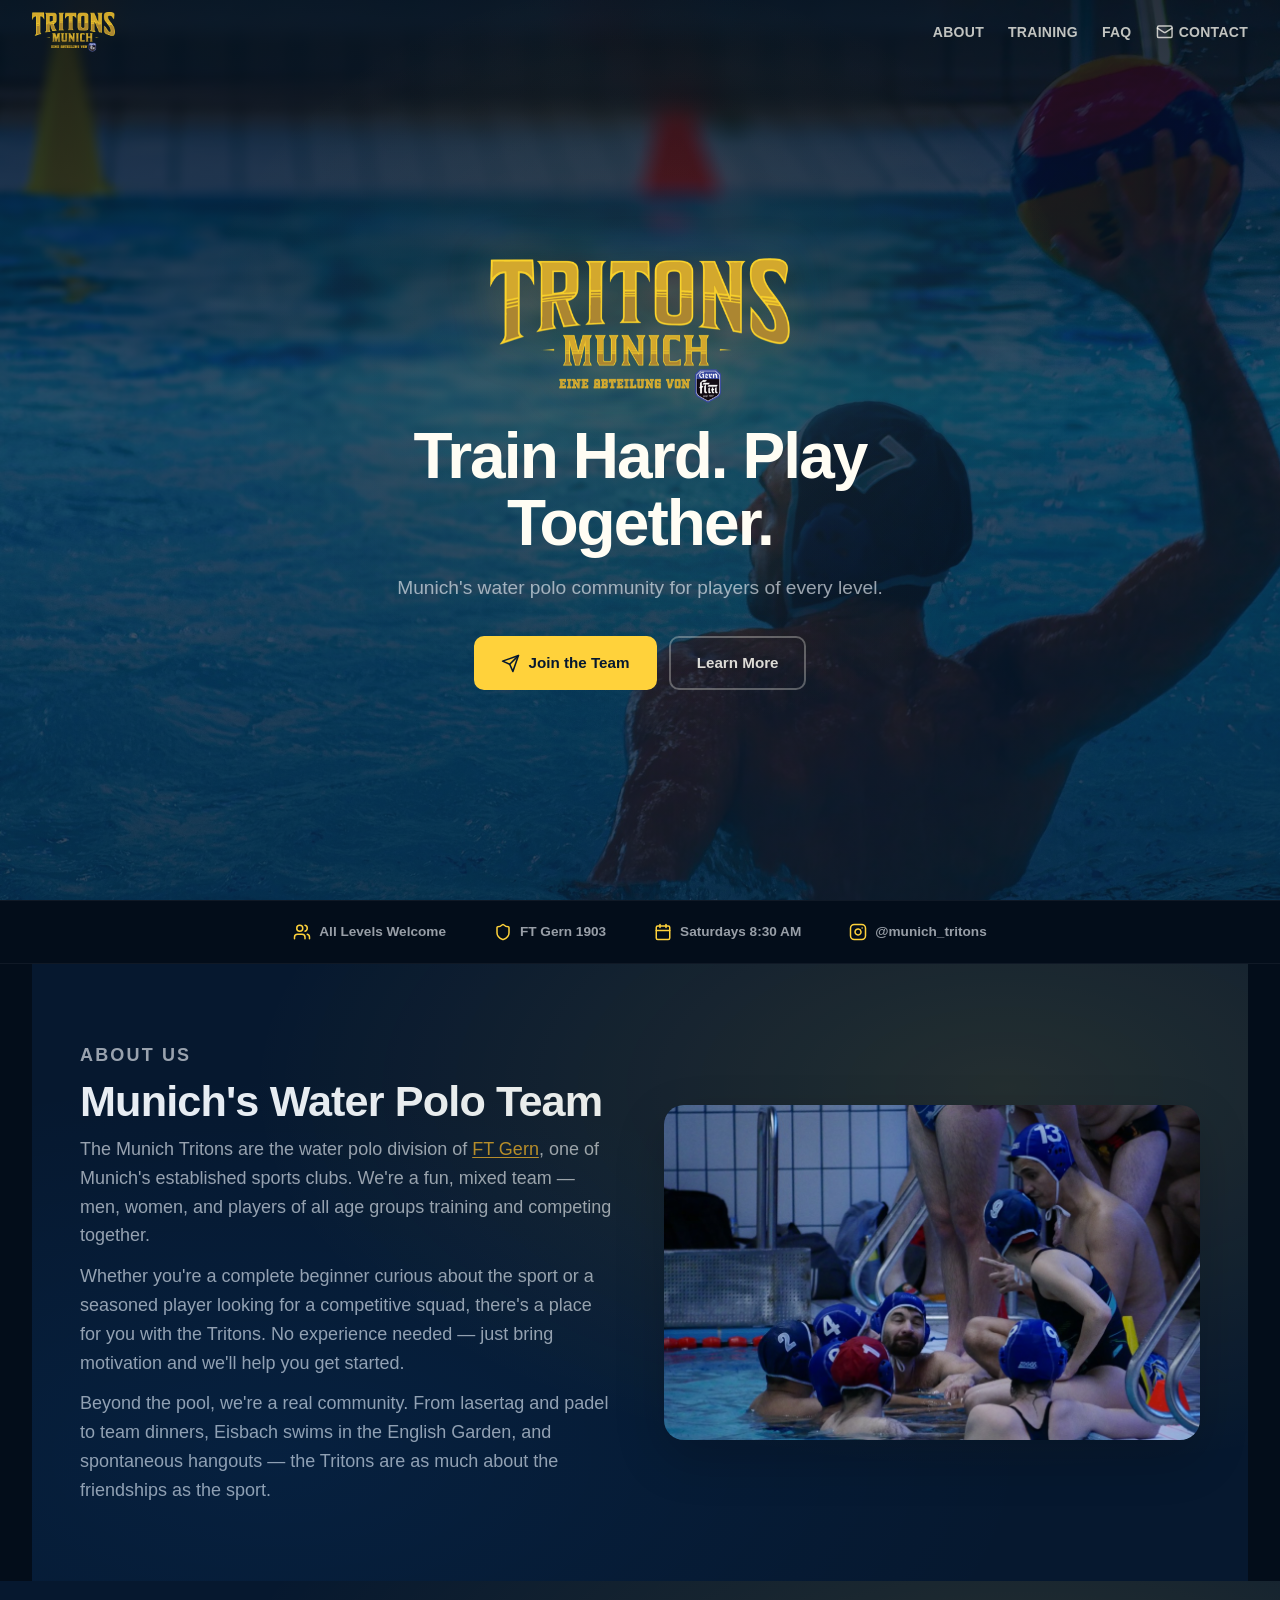
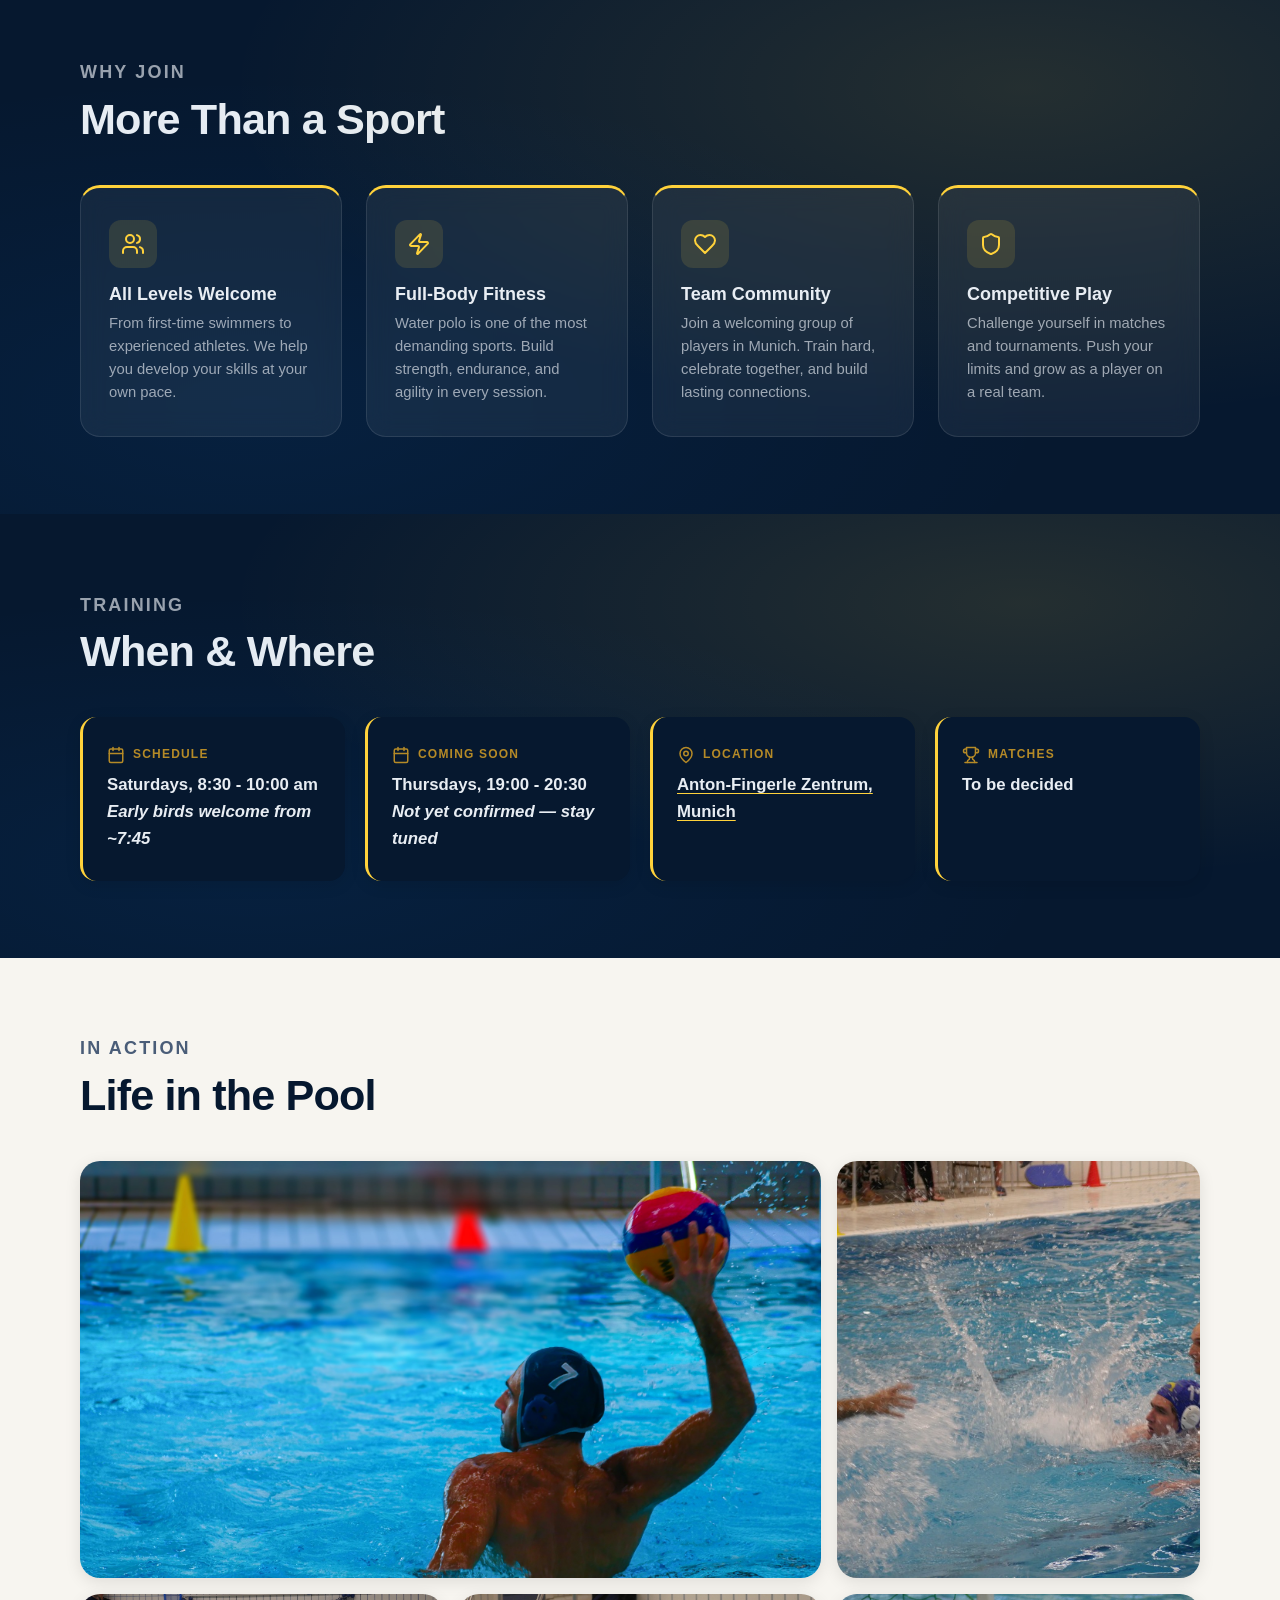
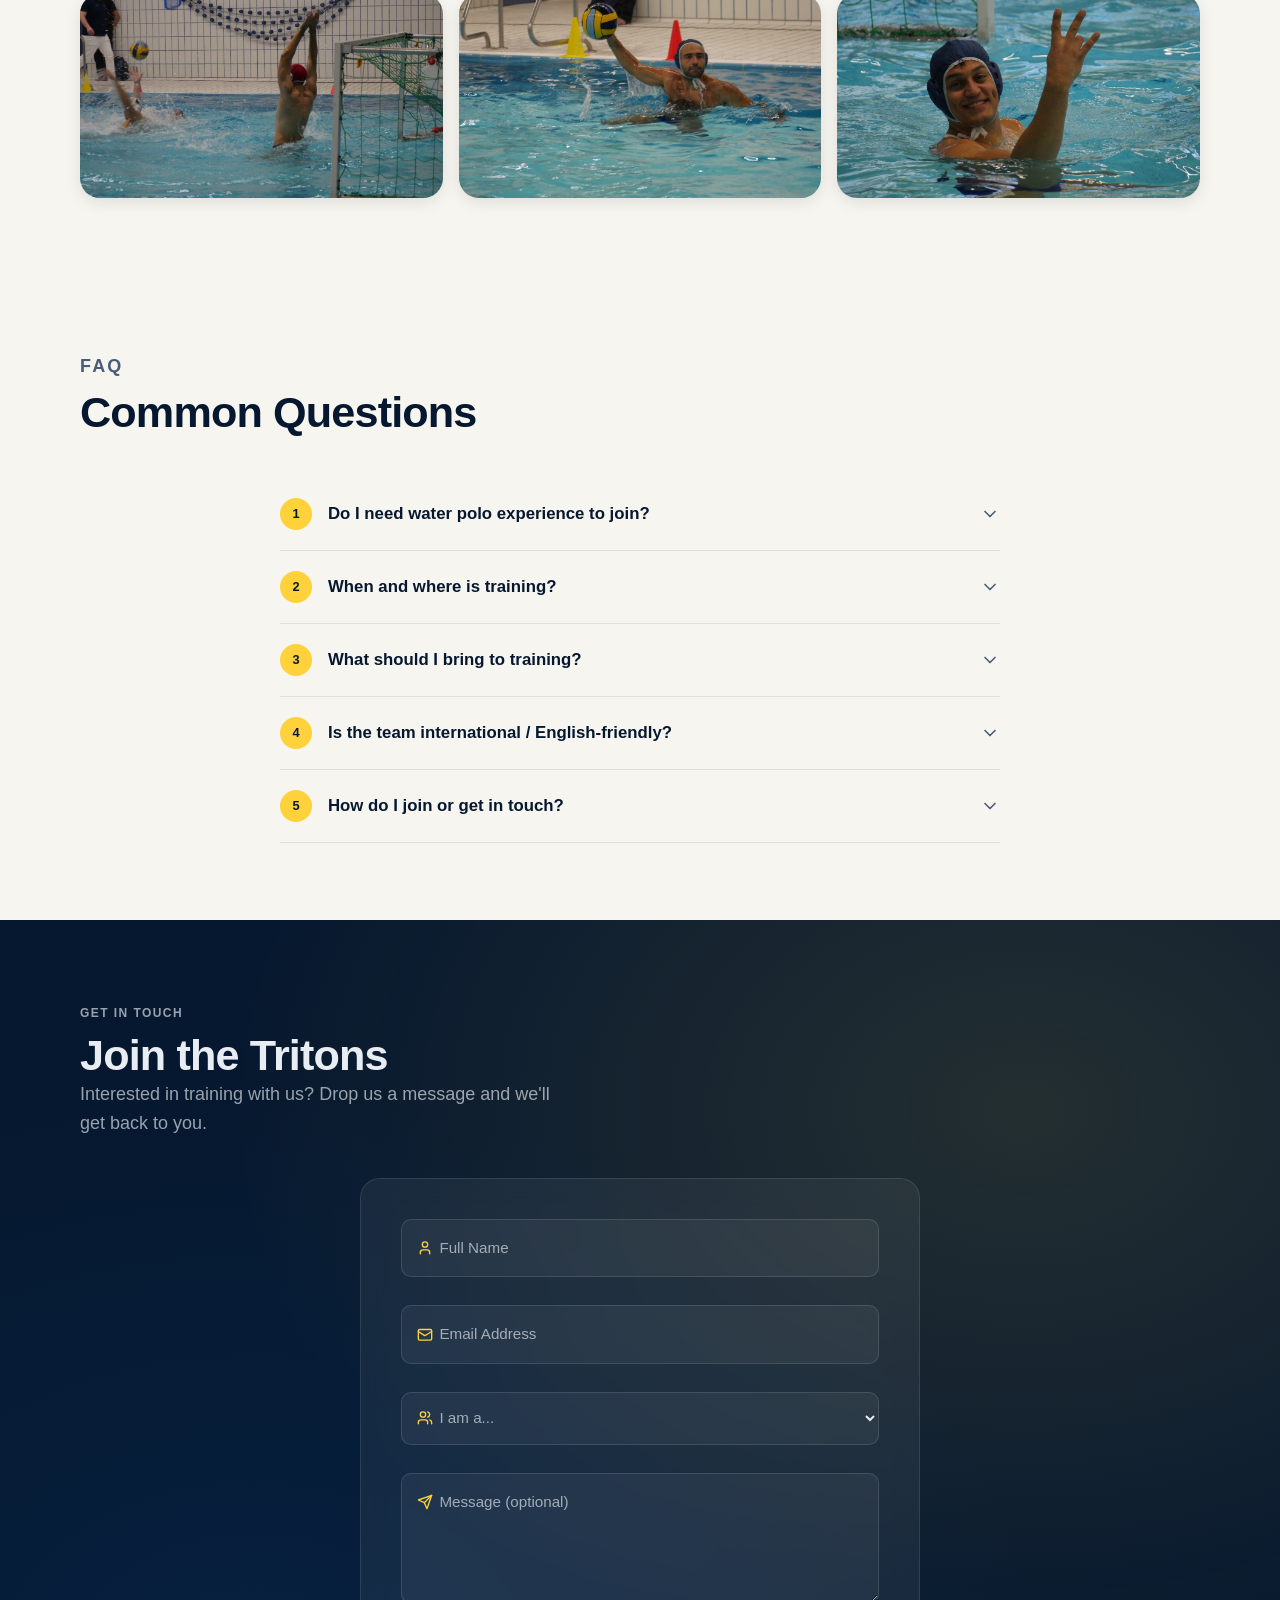
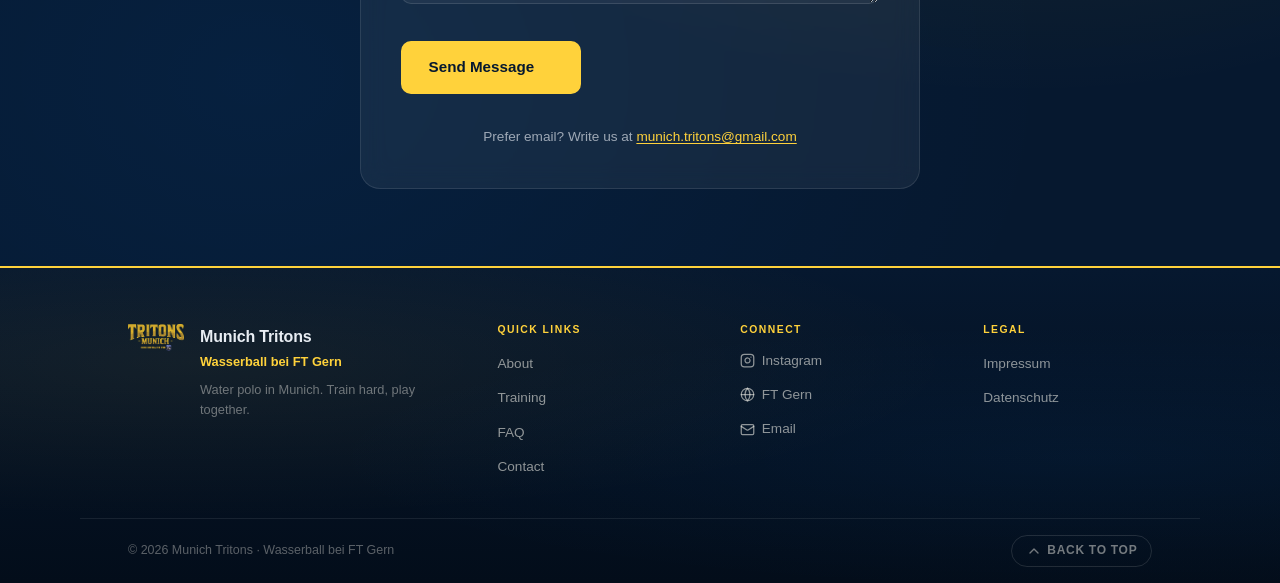
==== commit d26336ef: "Premium visual redesign: dark-first design, gallery lightbox, footer overhaul Complete visual overha" ====
--- a/index.html
+++ b/index.html
@@ -113,9 +113,6 @@
         <path d="M15 5.764v15" />
         <path d="M9 3.236v15" />
       </symbol>
-      <symbol id="icon-moon" viewBox="0 0 24 24">
-        <path d="M12 3a6 6 0 0 0 9 7.5A9 9 0 1 1 12 3Z" />
-      </symbol>
       <symbol id="icon-send" viewBox="0 0 24 24">
         <path d="m22 2-7 20-4-9-9-4Z" />
         <path d="M22 2 11 13" />
@@ -150,7 +147,7 @@
 
     <header class="site-header" data-header>
       <a class="brand" href="#home" aria-label="Munich Tritons home">
-        <img class="brand-wordmark" src="assets/web/logo-wordmark.png" alt="" aria-hidden="true" />
+        <img class="brand-wordmark" src="assets/web/logo-graphic.png" alt="" aria-hidden="true" />
       </a>
 
       <button class="menu-button" type="button" aria-label="Open menu" aria-expanded="false" data-menu-button>
@@ -166,19 +163,6 @@
           <svg class="icon" aria-hidden="true"><use href="#icon-mail"></use></svg>
           <span>Contact</span>
         </a>
-        <button
-          class="theme-toggle"
-          type="button"
-          aria-label="Enable night mode"
-          aria-pressed="false"
-          title="Night mode"
-          data-theme-toggle
-        >
-          <span class="theme-toggle-track" aria-hidden="true">
-            <svg class="icon theme-icon" aria-hidden="true"><use href="#icon-moon"></use></svg>
-            <span class="theme-toggle-thumb"></span>
-          </span>
-        </button>
       </nav>
     </header>
 
@@ -189,9 +173,9 @@
         <div class="hero-overlay"></div>
         <div class="hero-content">
           <h1 class="visually-hidden">Munich Tritons - Water Polo in Munich</h1>
-          <img class="hero-wordmark" src="assets/web/logo-graphic.png" alt="" aria-hidden="true" width="500" height="545" />
-          <p class="eyebrow">Part of FT Gern</p>
-          <p class="hero-copy">Water polo in Munich for those who are willing to put in the effort. We welcome new players and returning professionals alike.</p>
+          <img class="hero-logo" src="assets/web/logo-graphic.png" alt="" aria-hidden="true" width="500" height="545" />
+          <p class="hero-title">Train Hard. Play Together.</p>
+          <p class="hero-subtitle">Munich's water polo community for players of every level.</p>
           <div class="hero-actions">
             <a class="button primary" href="#contact">
               <svg class="icon" aria-hidden="true"><use href="#icon-send"></use></svg>
@@ -204,48 +188,58 @@
         </div>
       </section>
 
-      <!-- LINK BANNER -->
-      <section class="link-banner" aria-label="Team links">
-        <div class="link-banner-inner" data-scroll-panel>
-          <p class="link-banner-label">
-            <svg class="icon" aria-hidden="true"><use href="#icon-link"></use></svg>
-            <span class="visually-hidden">Links</span>
-          </p>
-          <div class="link-actions">
-            <a class="banner-link" href="https://www.instagram.com/munich_tritons/" target="_blank" rel="noopener">
-              <svg class="icon banner-link-icon" aria-hidden="true"><use href="#icon-instagram"></use></svg>
-              <span>Instagram</span>
-              <strong>@munich_tritons</strong>
+      <!-- CREDIBILITY STRIP -->
+      <section class="credibility-strip" aria-label="Key facts">
+        <div class="credibility-inner">
+          <div class="credibility-item">
+            <svg class="icon" aria-hidden="true"><use href="#icon-users"></use></svg>
+            <span>All Levels Welcome</span>
+          </div>
+          <div class="credibility-item">
+            <svg class="icon" aria-hidden="true"><use href="#icon-shield"></use></svg>
+            <span>FT Gern 1903</span>
+          </div>
+          <div class="credibility-item">
+            <svg class="icon" aria-hidden="true"><use href="#icon-calendar"></use></svg>
+            <span>Saturdays 8:30 AM</span>
+          </div>
+          <div class="credibility-item">
+            <a href="https://www.instagram.com/munich_tritons/" target="_blank" rel="noopener">
+              <svg class="icon" aria-hidden="true"><use href="#icon-instagram"></use></svg>
+              <span>@munich_tritons</span>
             </a>
-            <a class="banner-link" href="https://ftgern.de" target="_blank" rel="noopener">
-              <svg class="icon banner-link-icon" aria-hidden="true"><use href="#icon-globe"></use></svg>
-              <span>Website</span>
-              <strong>ftgern.de</strong>
-            </a>
           </div>
         </div>
       </section>
 
       <!-- ABOUT -->
-      <section class="section about-section" id="about">
+      <section class="section section--dark about-section" id="about">
         <div class="section-copy" data-scroll-panel>
           <p class="eyebrow">About Us</p>
           <h2>Munich's Water Polo Team</h2>
-          <p>The Munich Tritons are the water polo division of <a href="https://ftgern.de" target="_blank" rel="noopener">FT Gern</a>, one of Munich's established sports clubs. We train together, compete as a team, and welcome players of all levels.</p>
-          <p>Whether you're a seasoned player looking for a competitive squad or a motivated beginner ready to dive in, there's a place for you with the Tritons. Our team brings together athletes from different backgrounds united by a love for the sport.</p>
+          <p>The Munich Tritons are the water polo division of <a href="https://ftgern.de" target="_blank" rel="noopener">FT Gern</a>, one of Munich's established sports clubs. We're a fun, mixed team — men, women, and players of all age groups training and competing together.</p>
+          <p>Whether you're a complete beginner curious about the sport or a seasoned player looking for a competitive squad, there's a place for you with the Tritons. No experience needed — just bring motivation and we'll help you get started.</p>
+          <p>Beyond the pool, we're a real community. From lasertag and padel to team dinners, Eisbach swims in the English Garden, and spontaneous hangouts — the Tritons are as much about the friendships as the sport.</p>
         </div>
         <div class="about-image-wrap reveal" data-scroll-panel>
-          <img class="about-image" src="assets/web/action-photo.jpg" alt="Munich Tritons player throwing during a water polo match" width="1200" height="675" loading="lazy" />
+          <img class="about-image" src="assets/web/team-huddle.jpg" alt="Munich Tritons team huddle at poolside during a match" width="1200" height="675" loading="lazy" />
         </div>
       </section>
 
       <!-- WHY JOIN -->
-      <section class="section why-section" id="why-join">
+      <section class="section section--dark why-section" id="why-join">
         <div class="section-copy" data-scroll-panel>
           <p class="eyebrow">Why Join</p>
           <h2>More Than a Sport</h2>
         </div>
-        <div class="benefits-grid" data-scroll-panel>
+        <div class="benefits-grid stagger-children" data-scroll-panel>
+          <div class="benefit-card reveal">
+            <div class="benefit-icon">
+              <svg class="icon" aria-hidden="true"><use href="#icon-users"></use></svg>
+            </div>
+            <h3>All Levels Welcome</h3>
+            <p>From first-time swimmers to experienced athletes. We help you develop your skills at your own pace.</p>
+          </div>
           <div class="benefit-card reveal">
             <div class="benefit-icon">
               <svg class="icon" aria-hidden="true"><use href="#icon-zap"></use></svg>
@@ -267,18 +261,11 @@
             <h3>Competitive Play</h3>
             <p>Challenge yourself in matches and tournaments. Push your limits and grow as a player on a real team.</p>
           </div>
-          <div class="benefit-card reveal">
-            <div class="benefit-icon">
-              <svg class="icon" aria-hidden="true"><use href="#icon-users"></use></svg>
-            </div>
-            <h3>All Levels Welcome</h3>
-            <p>From first-time swimmers to experienced athletes. We help you develop your skills at your own pace.</p>
-          </div>
         </div>
       </section>
 
       <!-- TRAINING -->
-      <section class="section training-section" id="training">
+      <section class="section section--dark training-section" id="training">
         <div class="section-copy" data-scroll-panel>
           <p class="eyebrow">Training</p>
           <h2>When &amp; Where</h2>
@@ -290,13 +277,15 @@
               <span>Schedule</span>
             </dt>
             <dd>Saturdays, 8:30 - 10:00 am</dd>
+            <dd class="fact-note">Early birds welcome from ~7:45</dd>
           </div>
           <div>
             <dt>
-              <svg class="icon" aria-hidden="true"><use href="#icon-trophy"></use></svg>
-              <span>Matches</span>
+              <svg class="icon" aria-hidden="true"><use href="#icon-calendar"></use></svg>
+              <span>Coming Soon</span>
             </dt>
-            <dd>To be decided</dd>
+            <dd>Thursdays, 19:00 - 20:30</dd>
+            <dd class="fact-note">Not yet confirmed — stay tuned</dd>
           </div>
           <div>
             <dt>
@@ -307,32 +296,48 @@
               <a href="https://maps.google.com/?q=Anton-Fingerle+Zentrum+Munich" target="_blank" rel="noopener">Anton-Fingerle Zentrum, Munich</a>
             </dd>
           </div>
+          <div>
+            <dt>
+              <svg class="icon" aria-hidden="true"><use href="#icon-trophy"></use></svg>
+              <span>Matches</span>
+            </dt>
+            <dd>To be decided</dd>
+          </div>
         </dl>
       </section>
 
       <!-- GALLERY -->
-      <section class="section gallery-section" id="gallery">
+      <section class="section section--light gallery-section" id="gallery">
         <div class="section-copy" data-scroll-panel>
           <p class="eyebrow">In Action</p>
           <h2>Life in the Pool</h2>
         </div>
-        <div class="gallery-grid" data-scroll-panel>
+        <div class="gallery-grid stagger-children" data-scroll-panel>
           <div class="gallery-item reveal">
-            <img src="assets/web/hero-bg.jpg" alt="Water polo player number 7 preparing to throw during a match at the pool" width="1920" height="1080" loading="lazy" />
+            <img src="assets/web/hero-bg.jpg" alt="Water polo player number 7 preparing to throw during a match" width="1920" height="1080" loading="lazy" />
           </div>
           <div class="gallery-item reveal">
-            <img src="assets/web/hero-waterpolo.jpg" alt="Water polo player holding the ball above the water, ready to pass" width="900" height="445" loading="lazy" />
+            <img src="assets/web/match-action.jpg" alt="Intense match action with splash near the goal" width="1200" height="675" loading="lazy" />
+          </div>
+          <div class="gallery-item reveal">
+            <img src="assets/web/goalie-defense.jpg" alt="Goalkeeper rising to block a shot during a water polo match" width="1200" height="675" loading="lazy" />
+          </div>
+          <div class="gallery-item reveal">
+            <img src="assets/web/player-throwing.jpg" alt="Player throwing the ball with focus and determination" width="1200" height="675" loading="lazy" />
+          </div>
+          <div class="gallery-item reveal">
+            <img src="assets/web/player-smiling.jpg" alt="Player smiling and waving in the pool after training" width="1200" height="675" loading="lazy" />
           </div>
         </div>
       </section>
 
       <!-- FAQ -->
-      <section class="section faq-section" id="faq">
+      <section class="section section--light faq-section" id="faq">
         <div class="section-copy" data-scroll-panel>
           <p class="eyebrow">FAQ</p>
           <h2>Common Questions</h2>
         </div>
-        <div class="faq-list" data-scroll-panel>
+        <div class="faq-list stagger-children" data-scroll-panel>
           <details class="faq-item reveal">
             <summary>
               <span>Do I need water polo experience to join?</span>
@@ -372,89 +377,99 @@
       </section>
 
       <!-- CONTACT -->
-      <section class="section contact-section" id="contact">
+      <section class="section section--dark contact-section" id="contact">
         <div class="join-copy" data-scroll-panel>
           <p class="eyebrow">Get in Touch</p>
           <h2>Join the Tritons</h2>
           <p>Interested in training with us? Drop us a message and we'll get back to you.</p>
         </div>
 
-        <!-- ACTION REQUIRED: Replace {FORM_ID} with your Formspree form ID. Create a free account at https://formspree.io -->
-        <form class="join-form" action="https://formspree.io/f/{FORM_ID}" method="POST" data-join-form data-scroll-panel novalidate>
-          <input type="text" name="_gotcha" style="display:none" tabindex="-1" autocomplete="off" aria-hidden="true" />
-          <input type="hidden" name="_subject" value="New inquiry from Munich Tritons website" />
-
-          <div class="form-field">
-            <div class="input-wrap">
-              <input type="text" name="name" id="field-name" autocomplete="name" required placeholder=" " />
-              <label for="field-name">
-                <svg class="icon" aria-hidden="true"><use href="#icon-user"></use></svg>
-                <span>Full Name</span>
-              </label>
-            </div>
-            <span class="field-error" aria-live="polite"></span>
-          </div>
-
-          <div class="form-field">
-            <div class="input-wrap">
-              <input type="email" name="email" id="field-email" autocomplete="email" required placeholder=" " />
-              <label for="field-email">
-                <svg class="icon" aria-hidden="true"><use href="#icon-mail"></use></svg>
-                <span>Email Address</span>
-              </label>
-            </div>
-            <span class="field-error" aria-live="polite"></span>
-          </div>
-
-          <div class="form-field">
-            <div class="input-wrap select-wrap">
-              <select name="group" id="field-group" required>
-                <option value="" disabled selected></option>
-                <option value="New player interested in joining">New player interested in joining</option>
-                <option value="Experienced player looking for a team">Experienced player looking for a team</option>
-                <option value="General question">General question</option>
-                <option value="Other">Other</option>
-              </select>
-              <label for="field-group">
-                <svg class="icon" aria-hidden="true"><use href="#icon-users"></use></svg>
-                <span>I am a...</span>
-              </label>
-            </div>
-            <span class="field-error" aria-live="polite"></span>
-          </div>
-
-          <div class="form-field">
-            <div class="input-wrap">
-              <textarea name="message" id="field-message" rows="4" placeholder=" "></textarea>
-              <label for="field-message">
-                <svg class="icon" aria-hidden="true"><use href="#icon-send"></use></svg>
-                <span>Message (optional)</span>
-              </label>
-            </div>
-          </div>
-
-          <button class="button primary submit-btn" type="submit">
-            <span class="btn-text">Send Message</span>
-            <span class="btn-spinner" aria-hidden="true"></span>
-          </button>
-
-          <div class="form-feedback" data-form-note role="status" aria-live="polite"></div>
-        </form>
+        <div class="form-card" data-scroll-panel>
+          <form class="join-form" action="https://formsubmit.co/munich.tritons@gmail.com" method="POST" data-join-form novalidate>
+            <input type="hidden" name="_subject" value="New inquiry — Munich Tritons" />
+            <input type="hidden" name="_next" value="https://bishrmaradni.github.io/Tritons/index.html#contact" />
+            <input type="hidden" name="_captcha" value="false" />
+            <input type="hidden" name="_template" value="table" />
+            <input type="text" name="_honey" style="display:none" tabindex="-1" autocomplete="off" aria-hidden="true" />
+
+            <div class="form-field">
+              <div class="input-wrap">
+                <input type="text" name="name" id="field-name" autocomplete="name" required placeholder=" " />
+                <label for="field-name">
+                  <svg class="icon" aria-hidden="true"><use href="#icon-user"></use></svg>
+                  <span>Full Name</span>
+                </label>
+              </div>
+              <span class="field-error" aria-live="polite"></span>
+            </div>
+
+            <div class="form-field">
+              <div class="input-wrap">
+                <input type="email" name="email" id="field-email" autocomplete="email" required placeholder=" " />
+                <label for="field-email">
+                  <svg class="icon" aria-hidden="true"><use href="#icon-mail"></use></svg>
+                  <span>Email Address</span>
+                </label>
+              </div>
+              <span class="field-error" aria-live="polite"></span>
+            </div>
+
+            <div class="form-field">
+              <div class="input-wrap select-wrap">
+                <select name="group" id="field-group" required>
+                  <option value="" disabled selected></option>
+                  <option value="New player interested in joining">New player interested in joining</option>
+                  <option value="Experienced player looking for a team">Experienced player looking for a team</option>
+                  <option value="General question">General question</option>
+                  <option value="Other">Other</option>
+                </select>
+                <label for="field-group">
+                  <svg class="icon" aria-hidden="true"><use href="#icon-users"></use></svg>
+                  <span>I am a...</span>
+                </label>
+              </div>
+              <span class="field-error" aria-live="polite"></span>
+            </div>
+
+            <div class="form-field">
+              <div class="input-wrap">
+                <textarea name="message" id="field-message" rows="4" placeholder=" "></textarea>
+                <label for="field-message">
+                  <svg class="icon" aria-hidden="true"><use href="#icon-send"></use></svg>
+                  <span>Message (optional)</span>
+                </label>
+              </div>
+            </div>
+
+            <button class="button primary submit-btn" type="submit">
+              <span class="btn-text">Send Message</span>
+              <span class="btn-spinner" aria-hidden="true"></span>
+            </button>
+
+            <div class="form-feedback" data-form-note role="status" aria-live="polite"></div>
+          </form>
+
+          <p class="form-fallback">Prefer email? Write us at <a href="mailto:munich.tritons@gmail.com">munich.tritons@gmail.com</a></p>
+        </div>
 
         <noscript>
-          <p class="noscript-fallback">JavaScript is required for the contact form. You can also reach us on <a href="https://www.instagram.com/munich_tritons/">Instagram @munich_tritons</a>.</p>
+          <p class="noscript-fallback">JavaScript is required for enhanced form features. The form still works without it — just click Send. You can also reach us at <a href="mailto:munich.tritons@gmail.com">munich.tritons@gmail.com</a> or on <a href="https://www.instagram.com/munich_tritons/">Instagram @munich_tritons</a>.</p>
         </noscript>
       </section>
 
     </main>
 
     <footer class="site-footer">
-      <div class="footer-inner">
+      <div class="footer-main">
         <div class="footer-brand">
-          <img class="footer-logo" src="assets/web/logo-wordmark.png" alt="Munich Tritons" width="200" height="97" loading="lazy" />
-          <p>Water polo team in Munich.<br />Part of FT Gern.</p>
-        </div>
-        <div class="footer-links">
+          <img class="footer-logo" src="assets/web/logo-graphic.png" alt="Munich Tritons" width="100" height="109" loading="lazy" />
+          <div class="footer-brand-text">
+            <strong class="footer-brand-name">Munich Tritons</strong>
+            <span class="footer-brand-sub">Wasserball bei FT Gern</span>
+            <p class="footer-brand-tagline">Water polo in Munich. Train hard, play together.</p>
+          </div>
+        </div>
+        <nav class="footer-col" aria-label="Quick links">
           <h3>Quick Links</h3>
           <ul>
             <li><a href="#about">About</a></li>
@@ -462,8 +477,8 @@
             <li><a href="#faq">FAQ</a></li>
             <li><a href="#contact">Contact</a></li>
           </ul>
-        </div>
-        <div class="footer-links">
+        </nav>
+        <div class="footer-col">
           <h3>Connect</h3>
           <ul>
             <li>
@@ -478,7 +493,15 @@
                 FT Gern
               </a>
             </li>
+            <li>
+              <a href="mailto:munich.tritons@gmail.com">
+                <svg class="icon" aria-hidden="true"><use href="#icon-mail"></use></svg>
+                Email
+              </a>
+            </li>
           </ul>
+        </div>
+        <div class="footer-col">
           <h3>Legal</h3>
           <ul>
             <li><a href="impressum.html">Impressum</a></li>
@@ -487,14 +510,19 @@
         </div>
       </div>
       <div class="footer-bottom">
-        <p>&copy; Munich Tritons, part of <a href="https://ftgern.de" target="_blank" rel="noopener">FT Gern</a></p>
-        <a href="#home" class="back-to-top">
+        <p>&copy; 2026 Munich Tritons &middot; Wasserball bei FT Gern</p>
+        <a href="#home" class="back-to-top" aria-label="Back to top">
           <svg class="icon" aria-hidden="true"><use href="#icon-arrow-up"></use></svg>
-          <span>Back to top</span>
+          Back to top
         </a>
       </div>
     </footer>
 
+    <div class="lightbox" id="lightbox" aria-hidden="true" role="dialog" aria-label="Image viewer">
+      <button class="lightbox-close" type="button" aria-label="Close image viewer">&times;</button>
+      <img class="lightbox-img" src="" alt="" />
+    </div>
+
     <script src="script.js"></script>
   </body>
 </html>
--- a/styles.css
+++ b/styles.css
@@ -1,40 +1,32 @@
 /* ── Tokens ─────────────────────────────────────────────── */
 :root {
-  --ink:        #06182f;
-  --ink-soft:   #1a3a5c;
-  --paper:      #f4efe3;
-  --white:      #fff8e9;
+  --navy:       #06182f;
+  --navy-deep:  #030d1a;
+  --navy-mid:   #0a2240;
+  --paper:      #f7f5f0;
   --surface:    #ffffff;
+  --ink-dark:   #06182f;
+  --ink-muted:  #4a5d78;
+  --ink-light:  #e8edf3;
+  --ink-faded:  rgba(232, 237, 243, .65);
+  --water:      #0a84ff;
+  --water-soft: #4da6ff;
   --sun:        #ffd23b;
-  --coral:      #b58a27;
-  --pool:       #071d38;
-  --field:      #e8e2d4;
-  --line:       rgba(6, 24, 47, .12);
-  --line-strong:rgba(6, 24, 47, .22);
-  --focus-ring: rgba(255, 210, 59, .58);
-  --shadow:     0 18px 50px rgba(6, 24, 47, .12);
-  --shadow-sm:  0 4px 16px rgba(6, 24, 47, .08);
+  --sun-soft:   #b58a27;
+  --glass-bg:   rgba(255, 255, 255, .06);
+  --glass-border: rgba(255, 255, 255, .1);
+  --glow-gold:  rgba(255, 210, 59, .12);
+  --glow-water: rgba(10, 132, 255, .08);
+  --focus-ring: rgba(255, 210, 59, .5);
+  --shadow:     0 18px 50px rgba(0, 0, 0, .18);
+  --shadow-sm:  0 4px 16px rgba(0, 0, 0, .1);
+  --shadow-glow:0 8px 32px rgba(255, 210, 59, .12);
   --radius:     10px;
   --radius-lg:  16px;
+  --radius-xl:  20px;
   --header-h:   64px;
   --max-w:      1120px;
-  --gap-section:clamp(4rem, 8vw, 7rem);
-  color-scheme: light;
-}
-
-[data-theme="night"] {
-  --ink:        #fffdf4;
-  --ink-soft:   #c8c4b8;
-  --paper:      #06182f;
-  --white:      #0a2240;
-  --surface:    #0d2a4a;
-  --pool:       #ffd23b;
-  --field:      #0a2240;
-  --line:       rgba(255, 253, 244, .12);
-  --line-strong:rgba(255, 253, 244, .22);
-  --shadow:     0 18px 50px rgba(0, 0, 0, .35);
-  --shadow-sm:  0 4px 16px rgba(0, 0, 0, .25);
-  color-scheme: dark;
+  --gap-section:clamp(3rem, 6vw, 5rem);
 }
 
 /* ── Reset ──────────────────────────────────────────────── */
@@ -45,15 +37,14 @@
   font-family: -apple-system, BlinkMacSystemFont, "Segoe UI", Roboto, Helvetica, Arial, sans-serif;
   font-size: clamp(1rem, .95rem + .25vw, 1.125rem);
   line-height: 1.6;
-  color: var(--ink);
-  background: var(--paper);
+  color: var(--ink-dark);
+  background: var(--navy-deep);
   -webkit-font-smoothing: antialiased;
   overflow-x: hidden;
 }
 
 img { display: block; max-width: 100%; height: auto; }
-a { color: var(--pool); text-decoration: none; transition: color .2s; }
-a:hover { color: var(--sun); }
+a { color: inherit; text-decoration: none; transition: color .2s; }
 ul { list-style: none; margin: 0; padding: 0; }
 h1, h2, h3 { margin: 0; line-height: 1.15; }
 p { margin: 0 0 .75rem; }
@@ -69,7 +60,7 @@
 .skip-link {
   position: fixed; top: -100%; left: 1rem;
   z-index: 9999; padding: .5rem 1rem;
-  background: var(--sun); color: var(--pool);
+  background: var(--sun); color: var(--navy);
   font-weight: 700; border-radius: var(--radius);
   transition: top .2s;
 }
@@ -95,22 +86,32 @@
 }
 
 .button.primary {
-  background: var(--sun); color: var(--pool);
+  background: var(--sun); color: var(--navy);
   border-color: var(--sun);
 }
 .button.primary:hover {
   background: #ffe066; border-color: #ffe066;
   transform: translateY(-2px);
-  box-shadow: 0 6px 20px rgba(255, 210, 59, .35);
+  box-shadow: var(--shadow-glow);
 }
 
 .button.secondary {
-  background: transparent; color: var(--ink);
-  border-color: var(--line-strong);
+  background: transparent;
+  border-color: rgba(255, 253, 244, .3);
+  color: rgba(255, 253, 244, .85);
 }
 .button.secondary:hover {
   border-color: var(--sun); color: var(--sun);
   transform: translateY(-2px);
+}
+
+/* light section overrides */
+.section--light .button.secondary {
+  border-color: var(--ink-muted);
+  color: var(--ink-dark);
+}
+.section--light .button.secondary:hover {
+  border-color: var(--sun); color: var(--sun-soft);
 }
 
 /* ── Header ─────────────────────────────────────────────── */
@@ -119,14 +120,14 @@
   z-index: 100; height: var(--header-h);
   display: flex; align-items: center; justify-content: space-between;
   padding: 0 clamp(1rem, 3vw, 2rem);
-  background: rgba(6, 24, 47, .85);
-  backdrop-filter: blur(12px); -webkit-backdrop-filter: blur(12px);
-  border-bottom: 1px solid rgba(255, 253, 244, .08);
-  transition: background .3s, box-shadow .3s;
-}
-
-.site-header[data-scrolled] {
-  background: rgba(6, 24, 47, .95);
+  background: transparent;
+  transition: background .3s, box-shadow .3s, backdrop-filter .3s;
+}
+
+.site-header.scrolled {
+  background: rgba(6, 24, 47, .88);
+  backdrop-filter: blur(14px); -webkit-backdrop-filter: blur(14px);
+  border-bottom: 1px solid rgba(255, 253, 244, .06);
   box-shadow: 0 2px 20px rgba(0, 0, 0, .2);
 }
 
@@ -165,69 +166,39 @@
   transform: translateY(-3.5px) rotate(-45deg);
 }
 
-/* ── Theme Toggle ───────────────────────────────────────── */
-.theme-toggle {
-  background: none; border: none; cursor: pointer;
-  padding: 4px; display: flex; align-items: center;
-}
-.theme-toggle-track {
-  position: relative;
-  display: flex; align-items: center;
-  width: 44px; height: 24px;
-  background: rgba(255, 253, 244, .15);
-  border-radius: 12px; padding: 2px;
-  transition: background .3s;
-}
-.theme-toggle[aria-pressed="true"] .theme-toggle-track {
-  background: var(--sun);
-}
-.theme-toggle-thumb {
-  position: absolute; left: 2px; top: 2px;
-  width: 20px; height: 20px;
-  background: #fffdf4; border-radius: 50%;
-  transition: transform .3s;
-  box-shadow: 0 1px 3px rgba(0,0,0,.2);
-}
-.theme-toggle[aria-pressed="true"] .theme-toggle-thumb {
-  transform: translateX(20px);
-  background: var(--pool);
-}
-.theme-icon {
-  position: absolute; right: 5px; top: 4px;
-  width: 16px; height: 16px;
-  color: rgba(255, 253, 244, .5);
-}
-
 /* ── Hero ────────────────────────────────────────────────── */
 .hero {
   position: relative; min-height: 100vh; min-height: 100dvh;
-  display: flex; align-items: center;
+  display: flex; align-items: center; justify-content: center;
   padding: calc(var(--header-h) + 2rem) clamp(1.5rem, 5vw, 3rem) 3rem;
-  background:
-    url('assets/web/hero-bg.jpg') center / cover no-repeat;
+  background: url('assets/web/hero-bg.jpg') center / cover no-repeat;
   overflow: hidden;
+  text-align: center;
 }
 
 .hero-overlay {
   position: absolute; inset: 0;
-  background: linear-gradient(
-    135deg,
-    rgba(6, 24, 47, .92) 0%,
-    rgba(6, 24, 47, .7) 40%,
-    rgba(6, 24, 47, .45) 100%
-  );
+  background:
+    radial-gradient(ellipse at 50% 40%, rgba(255, 210, 59, .08) 0%, transparent 50%),
+    linear-gradient(
+      180deg,
+      rgba(3, 13, 26, .85) 0%,
+      rgba(6, 24, 47, .7) 40%,
+      rgba(6, 24, 47, .8) 100%
+    );
 }
 
 .hero-content {
   position: relative; z-index: 2;
-  max-width: 640px;
-}
-
-.hero-wordmark {
-  width: clamp(200px, 35vw, 320px);
+  max-width: 700px;
+  display: flex; flex-direction: column; align-items: center;
+}
+
+.hero-logo {
+  width: clamp(220px, 32vw, 300px);
   height: auto;
-  margin-bottom: 1rem;
-  filter: drop-shadow(0 4px 20px rgba(0,0,0,.3));
+  margin-bottom: 1.25rem;
+  filter: drop-shadow(0 4px 24px rgba(255, 210, 59, .2));
 }
 
 .eyebrow {
@@ -238,77 +209,86 @@
   margin-bottom: .5rem;
 }
 
-.hero .eyebrow { color: var(--sun); }
-
-.hero-copy {
-  font-size: clamp(1.1rem, 1rem + .5vw, 1.35rem);
-  color: rgba(255, 253, 244, .85);
-  line-height: 1.55;
+.hero-title {
+  font-size: clamp(2.2rem, 2rem + 3vw, 4rem);
+  font-weight: 800;
+  color: #fffdf4;
+  letter-spacing: -.03em;
+  line-height: 1.05;
+  margin-bottom: 1rem;
+}
+
+.hero-subtitle {
+  font-size: clamp(1rem, .9rem + .5vw, 1.2rem);
+  color: var(--ink-faded);
+  line-height: 1.6;
   margin-bottom: 2rem;
   max-width: 520px;
 }
 
 .hero-actions {
   display: flex; flex-wrap: wrap; gap: .75rem;
-}
-.hero .button.secondary {
-  color: rgba(255, 253, 244, .85);
-  border-color: rgba(255, 253, 244, .3);
-}
-.hero .button.secondary:hover {
-  color: var(--sun);
-  border-color: var(--sun);
-}
-
-/* ── Link Banner ────────────────────────────────────────── */
-.link-banner {
-  background: var(--pool);
+  justify-content: center;
+}
+
+/* ── Credibility Strip ─────────────────────────────────── */
+.credibility-strip {
+  background: var(--navy-deep);
   padding: 1.25rem clamp(1rem, 3vw, 2rem);
-}
-
-[data-theme="night"] .link-banner {
-  background: #040f1e;
-}
-
-.link-banner-inner {
+  border-top: 1px solid rgba(255, 253, 244, .05);
+  border-bottom: 1px solid rgba(255, 253, 244, .05);
+}
+
+.credibility-inner {
   max-width: var(--max-w);
   margin: 0 auto;
-  display: flex; align-items: center; gap: 1.5rem;
+  display: flex; align-items: center; justify-content: center;
+  gap: clamp(1.5rem, 4vw, 3rem);
   flex-wrap: wrap;
 }
 
-.link-banner-label {
-  color: var(--sun); margin: 0;
-}
-
-.link-actions {
-  display: flex; flex-wrap: wrap; gap: .75rem;
-  flex: 1;
-}
-
-.banner-link {
-  display: inline-flex; align-items: center; gap: .5rem;
-  padding: .6rem 1.2rem;
-  background: rgba(255, 253, 244, .06);
-  border: 1px solid rgba(255, 253, 244, .12);
-  border-radius: var(--radius);
-  color: rgba(255, 253, 244, .7);
-  font-size: .85rem;
-  transition: all .25s;
-}
-.banner-link:hover {
-  background: rgba(255, 210, 59, .1);
-  border-color: var(--sun);
+.credibility-item {
+  display: flex; align-items: center; gap: .5rem;
+  font-size: .85rem; font-weight: 600;
+  color: var(--ink-faded);
+  white-space: nowrap;
+}
+.credibility-item .icon {
+  width: 18px; height: 18px;
   color: var(--sun);
 }
-.banner-link strong {
-  color: #fffdf4; font-weight: 700;
-}
-.banner-link-icon { color: var(--sun); }
-
-/* ── Sections (shared) ──────────────────────────────────── */
+
+.credibility-item a {
+  display: flex; align-items: center; gap: .5rem;
+  color: var(--ink-faded);
+  transition: color .2s;
+}
+.credibility-item a:hover { color: var(--sun); }
+
+/* ── Section Rhythm ────────────────────────────────────── */
 .section {
   padding: var(--gap-section) clamp(1.5rem, 5vw, 3rem);
+}
+
+.section--light {
+  background: var(--paper);
+  color: var(--ink-dark);
+}
+
+.section--dark {
+  background: var(--navy);
+  color: var(--ink-light);
+  position: relative;
+  overflow: hidden;
+}
+
+.section--dark::before {
+  content: "";
+  position: absolute; inset: 0;
+  background:
+    radial-gradient(ellipse at 80% 20%, var(--glow-gold), transparent 55%),
+    radial-gradient(ellipse at 20% 80%, var(--glow-water), transparent 55%);
+  pointer-events: none;
 }
 
 .section-copy {
@@ -316,22 +296,34 @@
   margin: 0 auto 2.5rem;
 }
 
+.section--light .section-copy h2 {
+  color: var(--ink-dark);
+}
+.section--light .section-copy p {
+  color: var(--ink-muted);
+}
+
+.section--dark .section-copy h2 {
+  color: var(--ink-light);
+}
+.section--dark .section-copy p {
+  color: var(--ink-faded);
+}
+
 .section-copy h2 {
   font-size: clamp(1.75rem, 1.5rem + 1.5vw, 2.75rem);
   font-weight: 800;
-  color: var(--ink);
   letter-spacing: -.02em;
+  margin-bottom: .5rem;
 }
 
 .section-copy p {
   font-size: clamp(1rem, .95rem + .25vw, 1.125rem);
-  color: var(--ink-soft);
   max-width: 600px;
 }
 
 /* ── About Section ──────────────────────────────────────── */
 .about-section {
-  background: var(--paper);
   max-width: calc(var(--max-w) + 6rem);
   margin: 0 auto;
   display: grid;
@@ -349,14 +341,14 @@
 }
 
 .about-section .section-copy a {
-  color: var(--sun);
+  color: var(--sun-soft);
   text-decoration: underline;
   text-underline-offset: 2px;
 }
-.about-section .section-copy a:hover { color: var(--coral); }
+.about-section .section-copy a:hover { color: var(--sun); }
 
 .about-image-wrap {
-  border-radius: var(--radius-lg);
+  border-radius: var(--radius-xl);
   overflow: hidden;
   box-shadow: var(--shadow);
 }
@@ -372,30 +364,30 @@
   transform: scale(1.03);
 }
 
-/* ── Why Join / Benefits ────────────────────────────────── */
-.why-section {
-  background: var(--white);
-}
-
+/* ── Why Join / Benefits (dark section) ───────────────── */
 .benefits-grid {
   max-width: var(--max-w);
   margin: 0 auto;
   display: grid;
   grid-template-columns: repeat(auto-fit, minmax(240px, 1fr));
   gap: 1.5rem;
+  position: relative;
+  z-index: 1;
 }
 
 .benefit-card {
   padding: 2rem 1.75rem;
-  background: var(--surface);
-  border-radius: var(--radius-lg);
+  background: var(--glass-bg);
+  border: 1px solid var(--glass-border);
+  border-radius: var(--radius-xl);
+  backdrop-filter: blur(12px); -webkit-backdrop-filter: blur(12px);
   border-top: 3px solid var(--sun);
-  box-shadow: var(--shadow-sm);
-  transition: transform .3s, box-shadow .3s;
+  transition: transform .3s, box-shadow .3s, background .3s;
 }
 .benefit-card:hover {
   transform: translateY(-4px);
-  box-shadow: var(--shadow);
+  background: rgba(255, 255, 255, .09);
+  box-shadow: 0 12px 40px rgba(0, 0, 0, .25);
 }
 
 .benefit-icon {
@@ -415,20 +407,16 @@
   font-size: 1.125rem;
   font-weight: 700;
   margin-bottom: .5rem;
-  color: var(--ink);
+  color: var(--ink-light);
 }
 
 .benefit-card p {
   font-size: .925rem;
-  color: var(--ink-soft);
+  color: var(--ink-faded);
   line-height: 1.55;
 }
 
 /* ── Training Section ───────────────────────────────────── */
-.training-section {
-  background: var(--paper);
-}
-
 .fact-list {
   max-width: var(--max-w);
   margin: 0 auto;
@@ -439,10 +427,10 @@
 }
 
 .fact-list > div {
-  padding: 1.75rem;
-  background: var(--surface);
+  padding: 1.75rem 1.5rem;
+  background: var(--navy);
   border-radius: var(--radius-lg);
-  border-top: 3px solid var(--sun);
+  border-left: 3px solid var(--sun);
   box-shadow: var(--shadow-sm);
   transition: transform .3s, box-shadow .3s;
 }
@@ -455,7 +443,7 @@
   display: flex; align-items: center; gap: .5rem;
   font-size: .75rem; font-weight: 700;
   letter-spacing: .1em; text-transform: uppercase;
-  color: var(--sun);
+  color: var(--sun-soft);
   margin-bottom: .5rem;
 }
 .fact-list dt .icon { width: 18px; height: 18px; }
@@ -463,48 +451,46 @@
 .fact-list dd {
   margin: 0;
   font-size: 1.05rem; font-weight: 700;
-  color: var(--ink);
+  color: var(--ink-light);
 }
 .fact-list dd a {
-  color: var(--ink);
+  color: var(--ink-light);
   text-decoration: underline;
   text-decoration-color: var(--sun);
   text-underline-offset: 3px;
 }
 .fact-list dd a:hover { color: var(--sun); }
 
+.fact-note {
+  margin: .35rem 0 0;
+  font-size: .82rem;
+  font-weight: 400;
+  color: rgba(255,255,255,.5);
+  font-style: italic;
+}
+
 /* ── Gallery Section ────────────────────────────────────── */
-.gallery-section {
-  background: var(--pool);
-  color: #fffdf4;
-}
-
-[data-theme="night"] .gallery-section {
-  background: #040f1e;
-}
-
-.gallery-section .section-copy h2 { color: #fffdf4; }
-.gallery-section .section-copy p { color: rgba(255, 253, 244, .7); }
-.gallery-section .eyebrow { color: var(--sun); }
-
 .gallery-grid {
   max-width: var(--max-w);
   margin: 0 auto;
   display: grid;
-  grid-template-columns: 1fr 1fr;
-  gap: 1.5rem;
+  grid-template-columns: repeat(3, 1fr);
+  gap: 1rem;
 }
 
 .gallery-item {
-  border-radius: var(--radius-lg);
+  border-radius: var(--radius-xl);
   overflow: hidden;
-  box-shadow: 0 8px 30px rgba(0, 0, 0, .3);
+  box-shadow: var(--shadow-sm);
+}
+
+.gallery-item:first-child {
+  grid-column: 1 / 3;
 }
 
 .gallery-item img {
   width: 100%; height: 100%;
   object-fit: cover;
-  aspect-ratio: 16 / 10;
   transition: transform .5s;
 }
 .gallery-item:hover img {
@@ -512,25 +498,23 @@
 }
 
 /* ── FAQ Section ────────────────────────────────────────── */
-.faq-section {
-  background: var(--white);
-}
-
 .faq-list {
   max-width: 720px;
   margin: 0 auto;
+  counter-reset: faq;
 }
 
 .faq-item {
-  border-bottom: 1px solid var(--line);
+  border-bottom: 1px solid rgba(6, 24, 47, .1);
+  counter-increment: faq;
 }
 
 .faq-item summary {
-  display: flex; align-items: center; justify-content: space-between;
+  display: flex; align-items: center;
   gap: 1rem;
   padding: 1.25rem 0;
   font-size: 1.05rem; font-weight: 700;
-  color: var(--ink);
+  color: var(--ink-dark);
   cursor: pointer;
   list-style: none;
   transition: color .2s;
@@ -538,13 +522,25 @@
 .faq-item summary::-webkit-details-marker { display: none; }
 .faq-item summary::marker { display: none; content: ""; }
 
-.faq-item summary:hover { color: var(--sun); }
+.faq-item summary::before {
+  content: counter(faq);
+  display: flex; align-items: center; justify-content: center;
+  min-width: 32px; height: 32px;
+  background: var(--sun);
+  color: var(--navy);
+  font-size: .8rem; font-weight: 800;
+  border-radius: 50%;
+  flex-shrink: 0;
+}
+
+.faq-item summary:hover { color: var(--sun-soft); }
 
 .faq-chevron {
   width: 20px; height: 20px;
-  color: var(--ink-soft);
+  color: var(--ink-muted);
   transition: transform .3s, color .3s;
   flex-shrink: 0;
+  margin-left: auto;
 }
 .faq-item[open] .faq-chevron {
   transform: rotate(180deg);
@@ -552,41 +548,49 @@
 }
 
 .faq-item p {
-  padding: 0 0 1.25rem;
-  color: var(--ink-soft);
+  padding: 0 0 1.25rem 2.75rem;
+  color: var(--ink-muted);
   line-height: 1.6;
 }
 
 .faq-item a {
-  color: var(--sun);
+  color: var(--sun-soft);
   text-decoration: underline;
   text-underline-offset: 2px;
 }
-.faq-item a:hover { color: var(--coral); }
-
-/* ── Contact Section ────────────────────────────────────── */
-.contact-section {
-  background: var(--paper);
-}
-
-.join-copy {
+.faq-item a:hover { color: var(--sun); }
+
+/* ── Contact Section (dark) ────────────────────────────── */
+.contact-section .join-copy {
   max-width: var(--max-w);
   margin: 0 auto 2.5rem;
-}
-.join-copy h2 {
+  position: relative;
+  z-index: 1;
+}
+.contact-section .join-copy h2 {
   font-size: clamp(1.75rem, 1.5rem + 1.5vw, 2.75rem);
   font-weight: 800;
-  color: var(--ink);
+  color: var(--ink-light);
   letter-spacing: -.02em;
 }
-.join-copy p {
-  color: var(--ink-soft);
+.contact-section .join-copy p {
+  color: var(--ink-faded);
   max-width: 480px;
 }
 
+.form-card {
+  max-width: 560px;
+  margin: 0 auto;
+  background: var(--glass-bg);
+  border: 1px solid var(--glass-border);
+  border-radius: var(--radius-xl);
+  backdrop-filter: blur(12px); -webkit-backdrop-filter: blur(12px);
+  padding: clamp(1.5rem, 4vw, 2.5rem);
+  position: relative;
+  z-index: 1;
+}
+
 .join-form {
-  max-width: 520px;
-  margin: 0 auto;
   display: flex; flex-direction: column; gap: 1.5rem;
 }
 
@@ -602,7 +606,7 @@
   transform: translateY(-50%);
   display: flex; align-items: center; gap: .4rem;
   font-size: .95rem;
-  color: var(--ink-soft);
+  color: var(--ink-faded);
   pointer-events: none;
   transition: transform .2s ease, font-size .2s ease, color .2s ease, top .2s ease;
   transform-origin: left center;
@@ -637,18 +641,28 @@
   width: 100%;
   padding: 1.4rem 1rem .6rem;
   font: inherit; font-size: .95rem;
-  color: var(--ink);
-  background: var(--surface);
-  border: 1.5px solid var(--line-strong);
+  color: var(--ink-light);
+  background: rgba(255, 255, 255, .05);
+  border: 1.5px solid rgba(255, 255, 255, .12);
   border-radius: var(--radius);
   outline: none;
   transition: border-color .25s ease, box-shadow .25s ease, background .25s ease;
 }
 
+.join-form input::placeholder,
+.join-form textarea::placeholder {
+  color: transparent;
+}
+
+.join-form select option {
+  background: var(--navy);
+  color: var(--ink-light);
+}
+
 .join-form input:hover,
 .join-form select:hover,
 .join-form textarea:hover {
-  border-color: var(--ink-soft);
+  border-color: rgba(255, 255, 255, .25);
 }
 
 .join-form input:focus,
@@ -656,7 +670,7 @@
 .join-form textarea:focus {
   border-color: var(--sun);
   box-shadow: 0 0 0 3px var(--focus-ring);
-  background: var(--surface);
+  background: rgba(255, 255, 255, .08);
 }
 
 .join-form textarea {
@@ -711,7 +725,7 @@
   transform: translate(-50%, -50%);
   width: 20px; height: 20px;
   border: 2.5px solid rgba(6, 24, 47, .3);
-  border-top-color: var(--ink);
+  border-top-color: var(--navy);
   border-radius: 50%;
   animation: spin .6s linear infinite;
 }
@@ -744,34 +758,36 @@
   gap: .5rem;
 }
 .form-feedback.success {
-  background: rgba(76, 175, 80, .1);
-  color: #2e7d32;
-  border: 1px solid rgba(76, 175, 80, .3);
-}
-.form-feedback.error {
-  background: rgba(239, 83, 80, .1);
-  color: #c62828;
-  border: 1px solid rgba(239, 83, 80, .3);
-}
-
-[data-theme="night"] .form-feedback.success {
   background: rgba(76, 175, 80, .15);
   color: #81c784;
-  border-color: rgba(76, 175, 80, .25);
-}
-[data-theme="night"] .form-feedback.error {
+  border: 1px solid rgba(76, 175, 80, .25);
+}
+.form-feedback.error {
   background: rgba(239, 83, 80, .15);
   color: #ef9a9a;
-  border-color: rgba(239, 83, 80, .25);
-}
+  border: 1px solid rgba(239, 83, 80, .25);
+}
+
+.form-fallback {
+  text-align: center;
+  font-size: .85rem;
+  color: var(--ink-faded);
+  margin-top: .5rem;
+}
+.form-fallback a {
+  color: var(--sun);
+  text-decoration: underline;
+  text-underline-offset: 2px;
+}
+.form-fallback a:hover { color: #ffe066; }
 
 .noscript-fallback {
   max-width: 520px;
   margin: 1rem auto;
   padding: 1rem;
-  background: var(--white);
+  background: rgba(255, 255, 255, .05);
   border-radius: var(--radius);
-  color: var(--ink-soft);
+  color: var(--ink-faded);
   text-align: center;
 }
 
@@ -780,20 +796,21 @@
   max-width: 740px;
   margin: 0 auto;
   padding: calc(var(--header-h) + 3rem) clamp(1.5rem, 5vw, 3rem) 4rem;
-  color: var(--ink);
+  color: var(--ink-light);
 }
 .legal-page h1 {
   font-size: clamp(1.8rem, 4vw, 2.5rem);
   font-weight: 800;
   letter-spacing: -.02em;
   margin-bottom: .25rem;
+  color: var(--ink-light);
 }
 .legal-subtitle {
   font-size: .9rem;
-  color: var(--ink-soft);
+  color: var(--ink-faded);
   margin-bottom: 2.5rem;
   padding-bottom: 2rem;
-  border-bottom: 1px solid var(--line);
+  border-bottom: 1px solid rgba(255, 253, 244, .1);
 }
 .legal-page section {
   margin-bottom: 2rem;
@@ -802,18 +819,19 @@
   font-size: 1.15rem;
   font-weight: 700;
   margin-bottom: .75rem;
-  color: var(--ink);
+  color: var(--ink-light);
 }
 .legal-page h3 {
   font-size: 1rem;
   font-weight: 600;
   margin-top: 1.25rem;
   margin-bottom: .5rem;
+  color: var(--ink-light);
 }
 .legal-page p, .legal-page li {
   font-size: .92rem;
   line-height: 1.7;
-  color: var(--ink-soft);
+  color: var(--ink-faded);
 }
 .legal-page ul {
   list-style: disc;
@@ -826,74 +844,214 @@
   text-decoration: underline;
   text-underline-offset: 2px;
 }
-.legal-page a:hover { color: var(--coral); }
-
-/* ── Footer ─────────────────────────────────────────────── */
-.site-footer {
-  background: var(--pool);
-  color: rgba(255, 253, 244, .7);
-  padding: 3rem clamp(1.5rem, 5vw, 3rem) 0;
-}
-
-[data-theme="night"] .site-footer {
-  background: #040f1e;
-}
-
-.footer-inner {
-  max-width: var(--max-w);
-  margin: 0 auto;
-  display: grid;
-  grid-template-columns: 2fr 1fr 1fr;
-  gap: 2.5rem;
-  padding-bottom: 2.5rem;
-  border-bottom: 1px solid rgba(255, 253, 244, .1);
-}
-
-.footer-logo {
-  width: 160px; height: auto;
-  margin-bottom: 1rem;
-  opacity: .85;
-}
-
-.footer-brand p {
-  font-size: .9rem;
-  line-height: 1.5;
-  color: rgba(255, 253, 244, .55);
-}
-
-.footer-links h3 {
-  font-size: .7rem;
-  font-weight: 700;
-  letter-spacing: .12em;
-  text-transform: uppercase;
-  color: var(--sun);
-  margin-bottom: .75rem;
-}
-.footer-links h3:not(:first-child) { margin-top: 1.5rem; }
-
-.footer-links li { margin-bottom: .5rem; }
-
-.footer-links a {
-  display: inline-flex; align-items: center; gap: .4rem;
-  font-size: .875rem;
-  color: rgba(255, 253, 244, .6);
+.legal-page a:hover { color: #ffe066; }
+
+/* legal page header */
+.legal-header {
+  position: fixed; top: 0; left: 0; right: 0;
+  z-index: 100; height: var(--header-h);
+  display: flex; align-items: center; justify-content: space-between;
+  padding: 0 clamp(1rem, 3vw, 2rem);
+  background: rgba(6, 24, 47, .92);
+  backdrop-filter: blur(14px); -webkit-backdrop-filter: blur(14px);
+  border-bottom: 1px solid rgba(255, 253, 244, .06);
+}
+
+.legal-header .brand {
+  display: flex; align-items: center;
+}
+.legal-header .brand img {
+  height: 36px; width: auto;
+}
+
+.legal-header nav a {
+  font-size: .875rem; font-weight: 600;
+  color: rgba(255, 253, 244, .75);
+  text-transform: uppercase; letter-spacing: .02em;
   transition: color .2s;
 }
-.footer-links a:hover { color: var(--sun); }
-.footer-links .icon { width: 16px; height: 16px; }
-
-.footer-bottom {
+.legal-header nav a:hover { color: var(--sun); }
+
+/* legal page footer */
+.legal-footer {
+  background: var(--navy-deep);
+  border-top: 1px solid rgba(255, 253, 244, .06);
+  padding: 1.25rem clamp(1.5rem, 5vw, 3rem);
   max-width: var(--max-w);
   margin: 0 auto;
   display: flex;
   align-items: center;
   justify-content: space-between;
-  padding: 1.25rem 0;
   font-size: .8rem;
 }
-.footer-bottom p { margin: 0; }
-.footer-bottom a { color: rgba(255, 253, 244, .6); }
-.footer-bottom a:hover { color: var(--sun); }
+.legal-footer p { margin: 0; color: var(--ink-faded); }
+.legal-footer a { color: var(--ink-faded); transition: color .2s; }
+.legal-footer a:hover { color: var(--sun); }
+
+/* ── Footer ─────────────────────────────────────────────── */
+.site-footer {
+  background: linear-gradient(180deg, var(--navy) 0%, var(--navy-deep) 100%);
+  color: var(--ink-faded);
+  border-top: 2px solid var(--sun);
+  position: relative;
+  overflow: hidden;
+}
+
+.site-footer::before {
+  content: "";
+  position: absolute; inset: 0;
+  background:
+    radial-gradient(ellipse at 15% 30%, rgba(255, 210, 59, .06), transparent 50%),
+    radial-gradient(ellipse at 85% 60%, rgba(10, 132, 255, .05), transparent 50%);
+  pointer-events: none;
+}
+
+.footer-main {
+  position: relative;
+  max-width: var(--max-w);
+  margin: 0 auto;
+  display: grid;
+  grid-template-columns: 1.6fr 1fr 1fr .8fr;
+  gap: 2rem;
+  align-items: start;
+  padding: 3.5rem clamp(1.5rem, 5vw, 3rem) 2rem;
+}
+
+.footer-brand {
+  display: flex;
+  align-items: flex-start;
+  gap: 1rem;
+}
+
+.footer-logo {
+  width: 56px; height: auto;
+  flex-shrink: 0;
+}
+
+.footer-brand-text {
+  display: flex;
+  flex-direction: column;
+  gap: .15rem;
+}
+
+.footer-brand-name {
+  font-size: 1rem;
+  font-weight: 800;
+  color: var(--ink-light);
+  letter-spacing: -.01em;
+}
+
+.footer-brand-sub {
+  font-size: .8rem;
+  color: var(--sun);
+  font-weight: 600;
+}
+
+.footer-brand-tagline {
+  font-size: .8rem;
+  color: rgba(255, 253, 244, .4);
+  line-height: 1.5;
+  margin: .35rem 0 0;
+  max-width: 240px;
+}
+
+.footer-col h3 {
+  font-size: .65rem;
+  font-weight: 700;
+  letter-spacing: .14em;
+  text-transform: uppercase;
+  color: var(--sun);
+  margin-bottom: .75rem;
+}
+
+.footer-col li { margin-bottom: .35rem; }
+
+.footer-col a {
+  display: inline-flex; align-items: center; gap: .4rem;
+  font-size: .85rem;
+  color: rgba(255, 253, 244, .55);
+  transition: color .2s;
+}
+.footer-col a:hover { color: var(--sun); }
+.footer-col .icon { width: 15px; height: 15px; flex-shrink: 0; }
+
+.footer-bottom {
+  position: relative;
+  max-width: var(--max-w);
+  margin: 0 auto;
+  display: flex;
+  align-items: center;
+  justify-content: space-between;
+  padding: 1rem clamp(1.5rem, 5vw, 3rem);
+  border-top: 1px solid rgba(255, 253, 244, .08);
+  font-size: .78rem;
+}
+.footer-bottom p { margin: 0; color: rgba(255, 253, 244, .35); }
+
+.back-to-top {
+  display: inline-flex; align-items: center; gap: .35rem;
+  font-size: .75rem; font-weight: 600;
+  color: rgba(255, 253, 244, .45);
+  padding: .35rem .85rem;
+  border: 1px solid rgba(255, 253, 244, .12);
+  border-radius: 100px;
+  transition: color .2s, border-color .2s, background .2s;
+}
+.back-to-top:hover {
+  color: var(--sun);
+  border-color: rgba(255, 210, 59, .3);
+  background: rgba(255, 210, 59, .06);
+}
+.back-to-top .icon { width: 14px; height: 14px; }
+
+/* ── Lightbox ─────────────────────────────────────────── */
+.lightbox {
+  position: fixed;
+  inset: 0;
+  z-index: 2000;
+  display: flex;
+  align-items: center;
+  justify-content: center;
+  background: rgba(0, 0, 0, .88);
+  backdrop-filter: blur(8px);
+  opacity: 0;
+  visibility: hidden;
+  transition: opacity .3s, visibility .3s;
+  cursor: zoom-out;
+}
+.lightbox.active {
+  opacity: 1;
+  visibility: visible;
+}
+.lightbox-img {
+  max-width: 90vw;
+  max-height: 90vh;
+  object-fit: contain;
+  border-radius: var(--radius-lg);
+  box-shadow: 0 16px 64px rgba(0,0,0,.5);
+  transform: scale(.92);
+  transition: transform .3s cubic-bezier(.22,1,.36,1);
+  cursor: default;
+}
+.lightbox.active .lightbox-img {
+  transform: scale(1);
+}
+.lightbox-close {
+  position: absolute;
+  top: 1.25rem;
+  right: 1.5rem;
+  background: none;
+  border: none;
+  color: rgba(255,255,255,.7);
+  font-size: 2rem;
+  cursor: pointer;
+  line-height: 1;
+  padding: .5rem;
+  transition: color .2s;
+}
+.lightbox-close:hover { color: #fff; }
+
+.gallery-item { cursor: zoom-in; }
 
 .back-to-top {
   display: inline-flex; align-items: center; gap: .35rem;
@@ -913,6 +1071,13 @@
   transform: translateY(0);
 }
 
+.stagger-children > .reveal:nth-child(1) { transition-delay: 0s; }
+.stagger-children > .reveal:nth-child(2) { transition-delay: .08s; }
+.stagger-children > .reveal:nth-child(3) { transition-delay: .16s; }
+.stagger-children > .reveal:nth-child(4) { transition-delay: .24s; }
+.stagger-children > .reveal:nth-child(5) { transition-delay: .32s; }
+.stagger-children > .reveal:nth-child(6) { transition-delay: .4s; }
+
 /* ── Responsive: Tablet ─────────────────────────────────── */
 @media (max-width: 980px) {
   .about-section {
@@ -920,8 +1085,15 @@
     gap: 2rem;
   }
 
-  .footer-inner {
+  .gallery-grid {
     grid-template-columns: 1fr 1fr;
+  }
+  .gallery-item:first-child {
+    grid-column: 1 / -1;
+  }
+
+  .footer-main {
+    grid-template-columns: 1fr 1fr 1fr;
   }
   .footer-brand {
     grid-column: 1 / -1;
@@ -934,12 +1106,12 @@
 
   .site-nav {
     position: fixed; top: 0; right: 0;
-    width: min(300px, 80vw); height: 100dvh;
+    width: min(300px, 85vw); height: 100dvh;
     flex-direction: column;
     align-items: flex-start;
     gap: 0;
     padding: calc(var(--header-h) + 1.5rem) 1.5rem 1.5rem;
-    background: rgba(6, 24, 47, .97);
+    background: rgba(3, 13, 26, .97);
     backdrop-filter: blur(16px); -webkit-backdrop-filter: blur(16px);
     transform: translateX(100%);
     transition: transform .35s cubic-bezier(.4, 0, .2, 1);
@@ -951,26 +1123,38 @@
     width: 100%;
     padding: 1rem 0;
     font-size: 1rem;
-    border-bottom: 1px solid rgba(255, 253, 244, .08);
-  }
-
-  .theme-toggle { margin-top: 1rem; }
+    border-bottom: 1px solid rgba(255, 253, 244, .06);
+  }
 
   .hero {
     padding-top: calc(var(--header-h) + 1rem);
     min-height: 90vh;
   }
-  .hero-wordmark {
-    width: clamp(160px, 50vw, 240px);
+  .hero-logo {
+    width: clamp(160px, 40vw, 240px);
+  }
+  .hero-title {
+    font-size: clamp(1.8rem, 6vw, 2.5rem);
+  }
+
+  .credibility-inner {
+    gap: 1rem;
+  }
+  .credibility-item {
+    font-size: .78rem;
   }
 
   .gallery-grid {
     grid-template-columns: 1fr;
   }
-
-  .footer-inner {
-    grid-template-columns: 1fr;
-    gap: 2rem;
+  .gallery-item:first-child { grid-column: auto; }
+
+  .footer-main {
+    grid-template-columns: 1fr 1fr;
+    gap: 1.5rem;
+  }
+  .footer-brand {
+    grid-column: 1 / -1;
   }
 
   .footer-bottom {
@@ -979,15 +1163,20 @@
     text-align: center;
   }
 
-  .link-banner-inner {
-    flex-direction: column;
-    align-items: flex-start;
+  .form-card {
+    padding: 1.25rem;
+  }
+
+  .submit-btn {
+    width: 100%;
+    justify-content: center;
   }
 }
 
 @media (max-width: 460px) {
   .hero-actions {
     flex-direction: column;
+    width: 100%;
   }
   .hero-actions .button { justify-content: center; }
 
@@ -997,6 +1186,12 @@
 
   .fact-list {
     grid-template-columns: 1fr;
+  }
+
+  .credibility-inner {
+    display: grid;
+    grid-template-columns: 1fr 1fr;
+    justify-items: center;
   }
 }
 
@@ -1024,7 +1219,7 @@
 
 /* ── Print ──────────────────────────────────────────────── */
 @media print {
-  .site-header, .theme-toggle, .menu-button, .back-to-top { display: none; }
+  .site-header, .menu-button, .back-to-top { display: none; }
   .hero { min-height: auto; page-break-after: always; }
   body { color: #000; background: #fff; }
 }
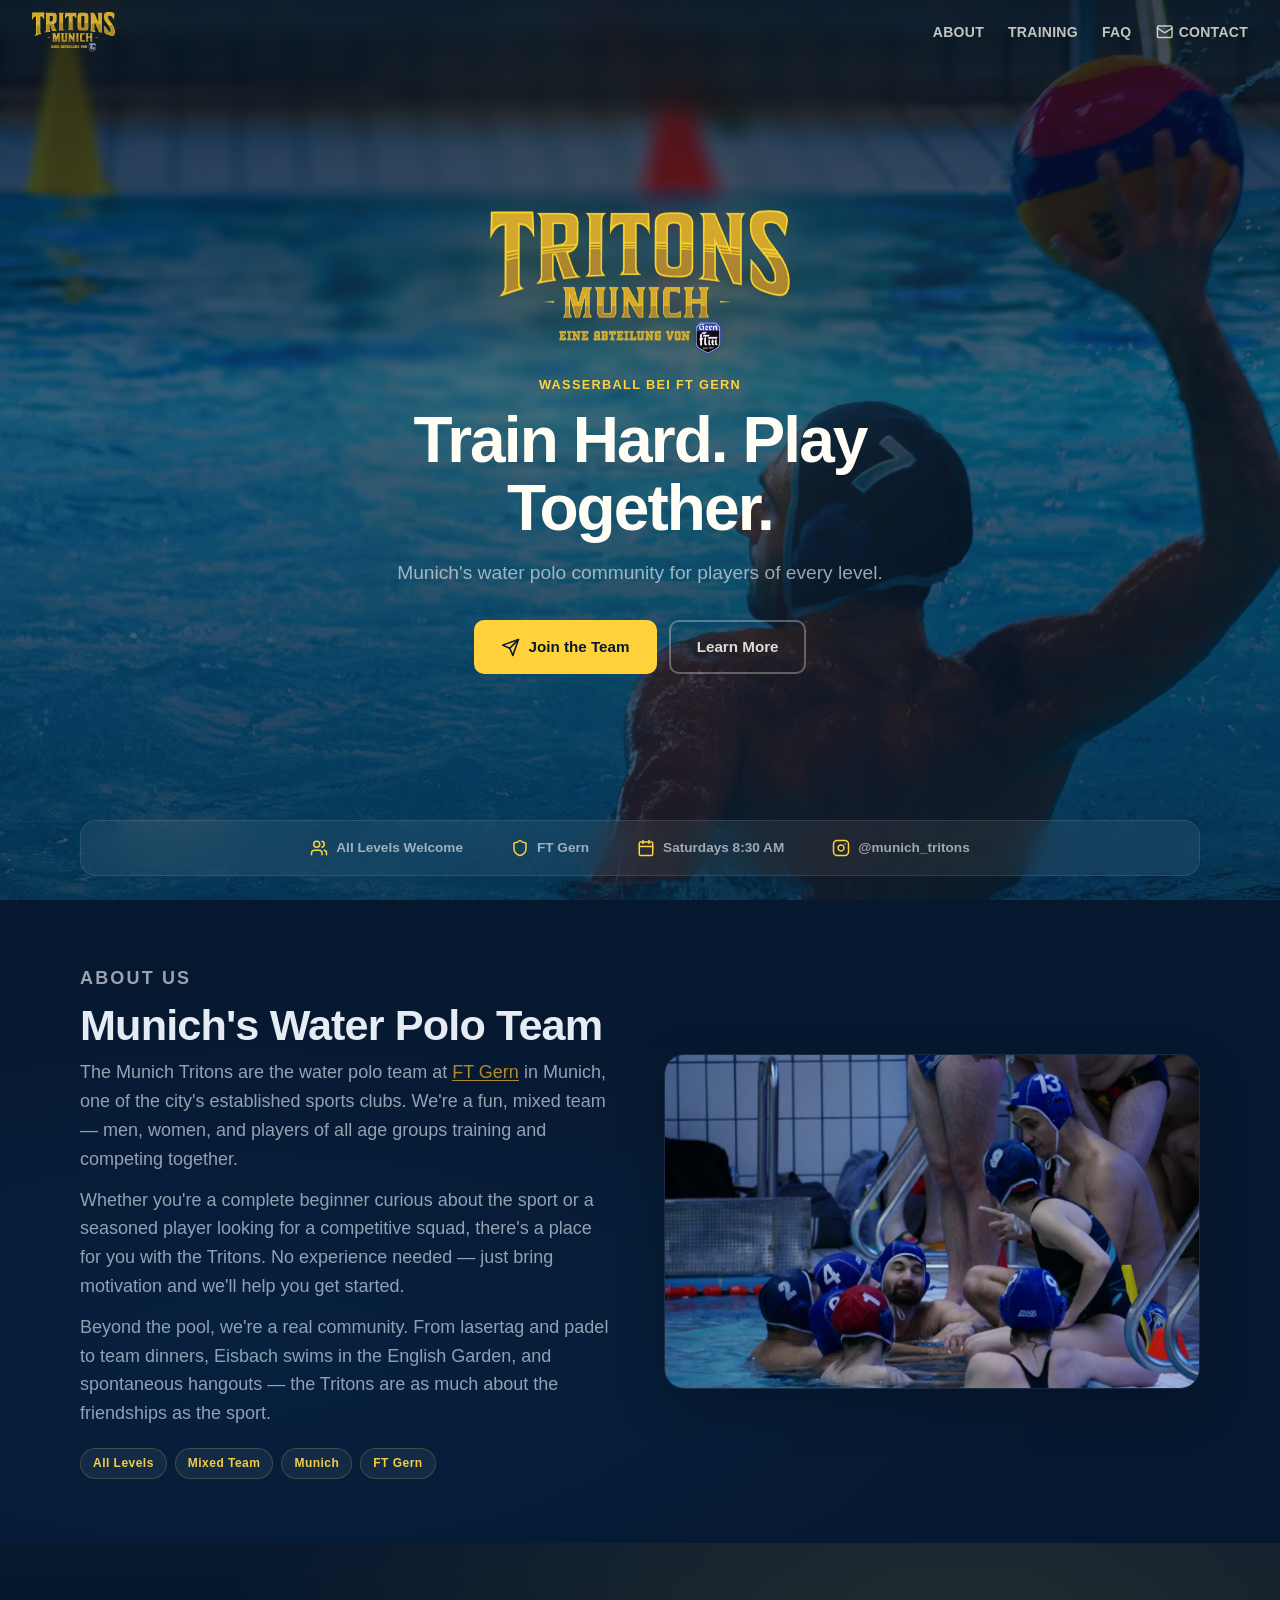
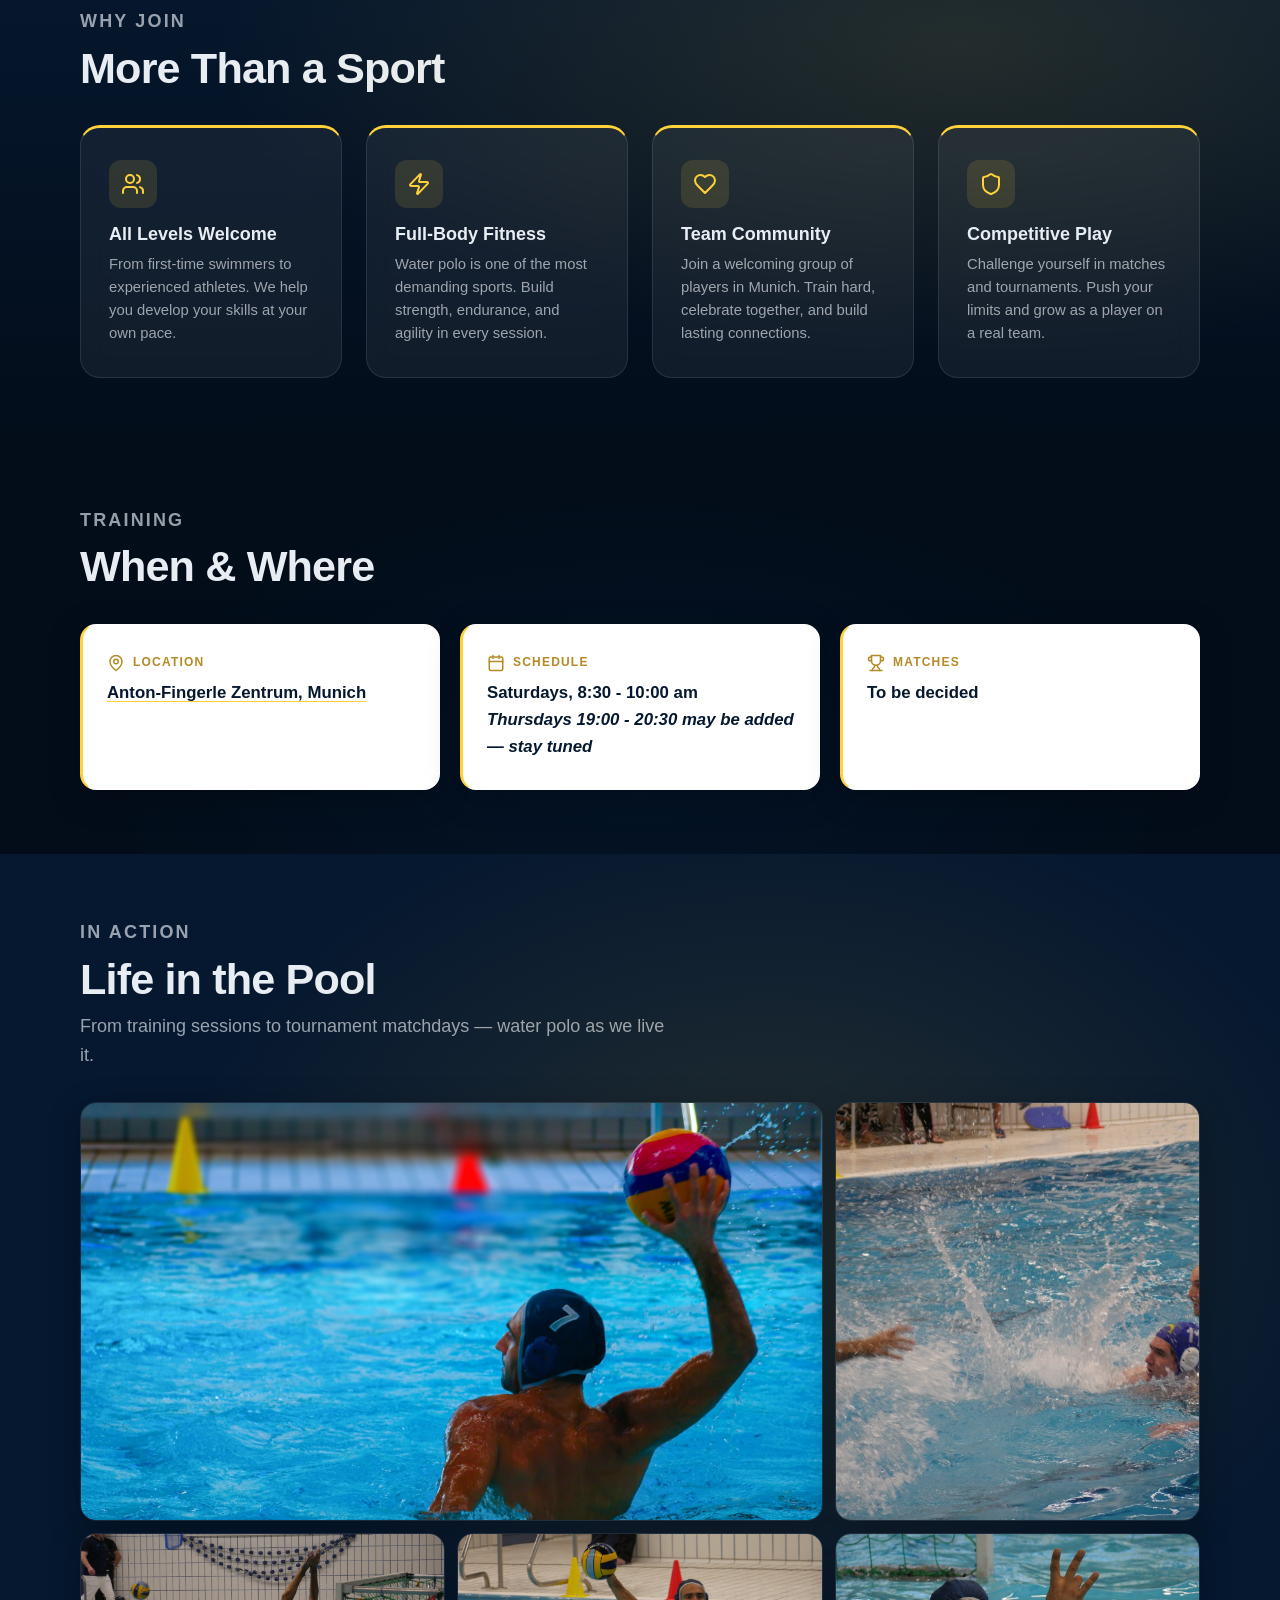
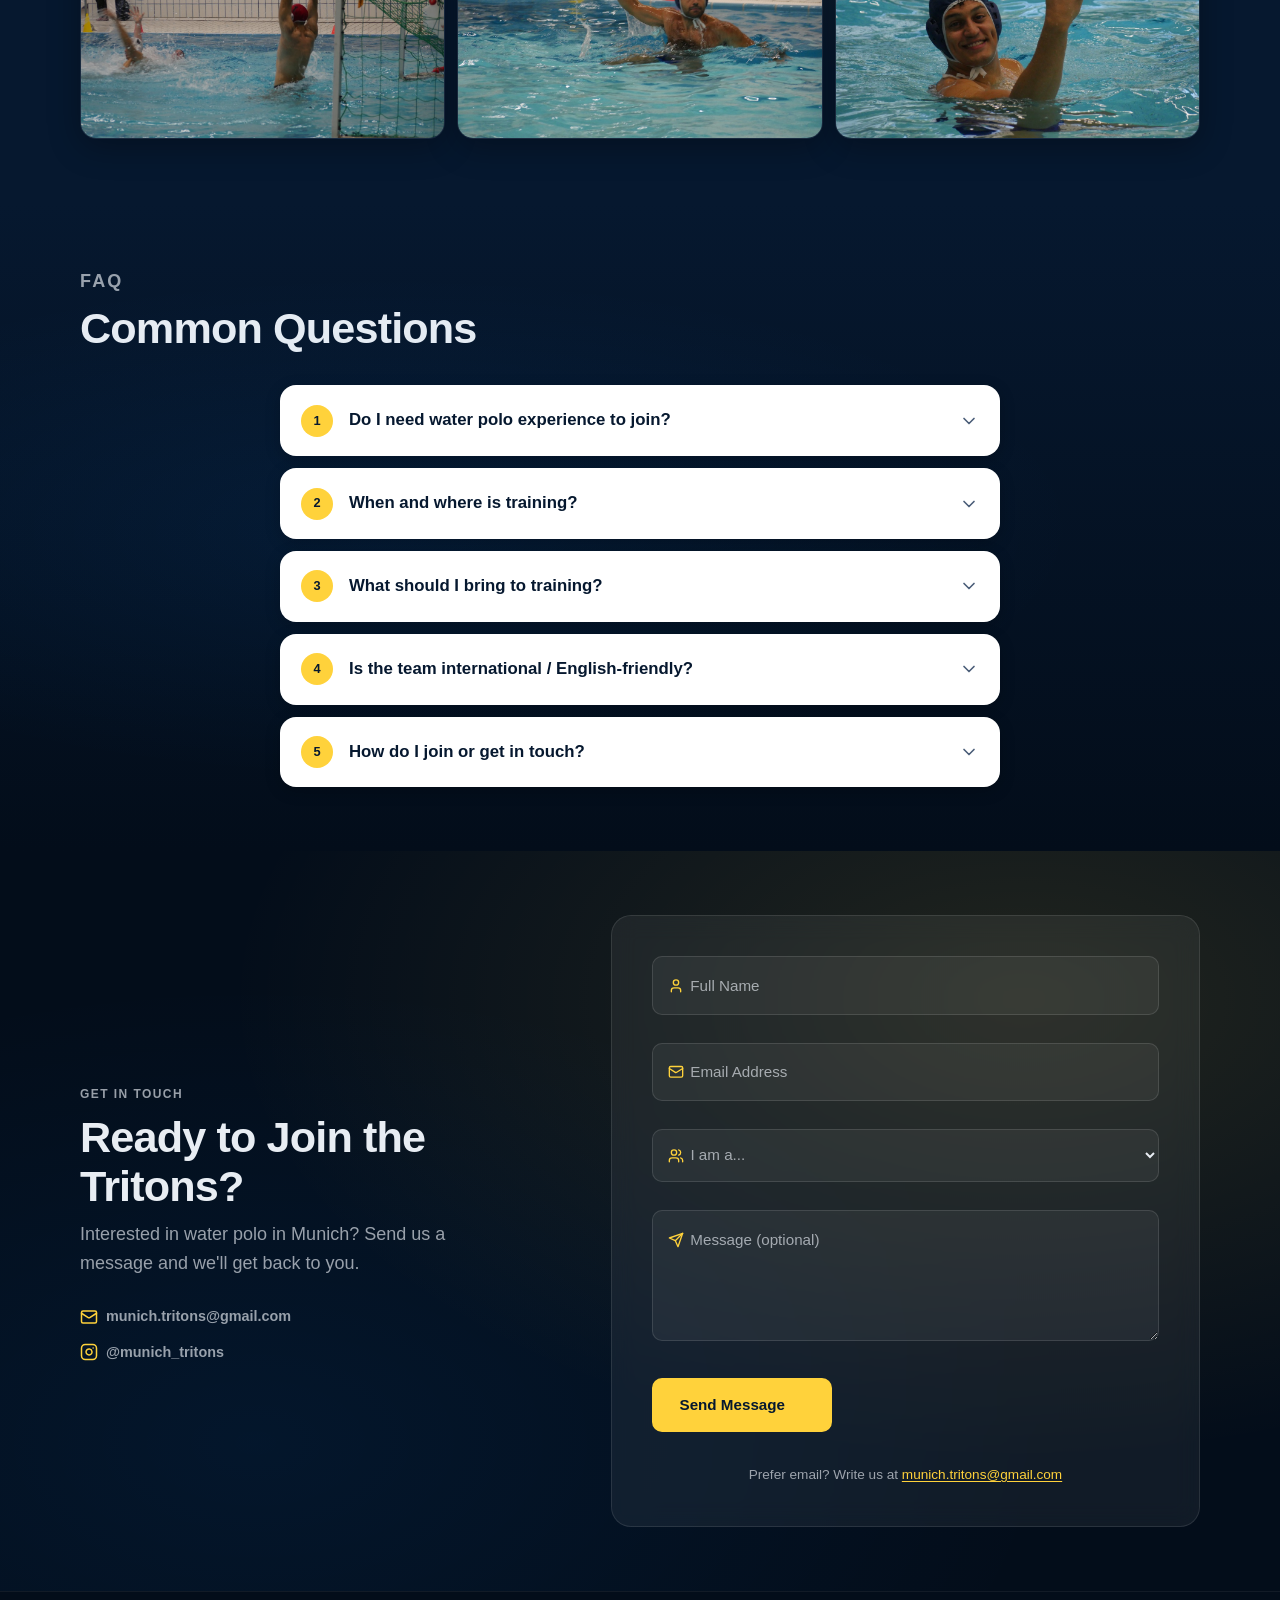
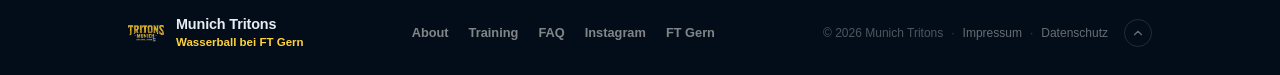
==== commit 6b74394d: "Visual coherence pass: unified dark-first background system Convert Training and FAQ from light to d" ====
--- a/index.html
+++ b/index.html
@@ -174,6 +174,7 @@
         <div class="hero-content">
           <h1 class="visually-hidden">Munich Tritons - Water Polo in Munich</h1>
           <img class="hero-logo" src="assets/web/logo-graphic.png" alt="" aria-hidden="true" width="500" height="545" />
+          <p class="hero-eyebrow">Wasserball bei FT Gern</p>
           <p class="hero-title">Train Hard. Play Together.</p>
           <p class="hero-subtitle">Munich's water polo community for players of every level.</p>
           <div class="hero-actions">
@@ -186,43 +187,49 @@
             </a>
           </div>
         </div>
-      </section>
-
-      <!-- CREDIBILITY STRIP -->
-      <section class="credibility-strip" aria-label="Key facts">
-        <div class="credibility-inner">
-          <div class="credibility-item">
-            <svg class="icon" aria-hidden="true"><use href="#icon-users"></use></svg>
-            <span>All Levels Welcome</span>
-          </div>
-          <div class="credibility-item">
-            <svg class="icon" aria-hidden="true"><use href="#icon-shield"></use></svg>
-            <span>FT Gern 1903</span>
-          </div>
-          <div class="credibility-item">
-            <svg class="icon" aria-hidden="true"><use href="#icon-calendar"></use></svg>
-            <span>Saturdays 8:30 AM</span>
-          </div>
-          <div class="credibility-item">
-            <a href="https://www.instagram.com/munich_tritons/" target="_blank" rel="noopener">
-              <svg class="icon" aria-hidden="true"><use href="#icon-instagram"></use></svg>
-              <span>@munich_tritons</span>
-            </a>
+        <div class="credibility-strip" aria-label="Key facts">
+          <div class="credibility-inner">
+            <div class="credibility-item">
+              <svg class="icon" aria-hidden="true"><use href="#icon-users"></use></svg>
+              <span>All Levels Welcome</span>
+            </div>
+            <div class="credibility-item">
+              <svg class="icon" aria-hidden="true"><use href="#icon-shield"></use></svg>
+              <span>FT Gern</span>
+            </div>
+            <div class="credibility-item">
+              <svg class="icon" aria-hidden="true"><use href="#icon-calendar"></use></svg>
+              <span>Saturdays 8:30 AM</span>
+            </div>
+            <div class="credibility-item">
+              <a href="https://www.instagram.com/munich_tritons/" target="_blank" rel="noopener">
+                <svg class="icon" aria-hidden="true"><use href="#icon-instagram"></use></svg>
+                <span>@munich_tritons</span>
+              </a>
+            </div>
           </div>
         </div>
       </section>
 
       <!-- ABOUT -->
-      <section class="section section--dark about-section" id="about">
-        <div class="section-copy" data-scroll-panel>
-          <p class="eyebrow">About Us</p>
-          <h2>Munich's Water Polo Team</h2>
-          <p>The Munich Tritons are the water polo division of <a href="https://ftgern.de" target="_blank" rel="noopener">FT Gern</a>, one of Munich's established sports clubs. We're a fun, mixed team — men, women, and players of all age groups training and competing together.</p>
-          <p>Whether you're a complete beginner curious about the sport or a seasoned player looking for a competitive squad, there's a place for you with the Tritons. No experience needed — just bring motivation and we'll help you get started.</p>
-          <p>Beyond the pool, we're a real community. From lasertag and padel to team dinners, Eisbach swims in the English Garden, and spontaneous hangouts — the Tritons are as much about the friendships as the sport.</p>
-        </div>
-        <div class="about-image-wrap reveal" data-scroll-panel>
-          <img class="about-image" src="assets/web/team-huddle.jpg" alt="Munich Tritons team huddle at poolside during a match" width="1200" height="675" loading="lazy" />
+      <section class="section section--dark" id="about">
+        <div class="about-grid">
+          <div class="section-copy" data-scroll-panel>
+            <p class="eyebrow">About Us</p>
+            <h2>Munich's Water Polo Team</h2>
+            <p>The Munich Tritons are the water polo team at <a href="https://ftgern.de" target="_blank" rel="noopener">FT Gern</a> in Munich, one of the city's established sports clubs. We're a fun, mixed team — men, women, and players of all age groups training and competing together.</p>
+            <p>Whether you're a complete beginner curious about the sport or a seasoned player looking for a competitive squad, there's a place for you with the Tritons. No experience needed — just bring motivation and we'll help you get started.</p>
+            <p>Beyond the pool, we're a real community. From lasertag and padel to team dinners, Eisbach swims in the English Garden, and spontaneous hangouts — the Tritons are as much about the friendships as the sport.</p>
+            <div class="about-tags">
+              <span class="tag">All Levels</span>
+              <span class="tag">Mixed Team</span>
+              <span class="tag">Munich</span>
+              <span class="tag">FT Gern</span>
+            </div>
+          </div>
+          <div class="about-image-wrap reveal" data-scroll-panel>
+            <img class="about-image" src="assets/web/team-huddle.jpg" alt="Munich Tritons team huddle at poolside during a match" width="1200" height="675" loading="lazy" />
+          </div>
         </div>
       </section>
 
@@ -271,22 +278,6 @@
           <h2>When &amp; Where</h2>
         </div>
         <dl class="fact-list reveal" data-scroll-panel>
-          <div>
-            <dt>
-              <svg class="icon" aria-hidden="true"><use href="#icon-calendar"></use></svg>
-              <span>Schedule</span>
-            </dt>
-            <dd>Saturdays, 8:30 - 10:00 am</dd>
-            <dd class="fact-note">Early birds welcome from ~7:45</dd>
-          </div>
-          <div>
-            <dt>
-              <svg class="icon" aria-hidden="true"><use href="#icon-calendar"></use></svg>
-              <span>Coming Soon</span>
-            </dt>
-            <dd>Thursdays, 19:00 - 20:30</dd>
-            <dd class="fact-note">Not yet confirmed — stay tuned</dd>
-          </div>
           <div>
             <dt>
               <svg class="icon" aria-hidden="true"><use href="#icon-location"></use></svg>
@@ -298,6 +289,14 @@
           </div>
           <div>
             <dt>
+              <svg class="icon" aria-hidden="true"><use href="#icon-calendar"></use></svg>
+              <span>Schedule</span>
+            </dt>
+            <dd>Saturdays, 8:30 - 10:00 am</dd>
+            <dd class="fact-note">Thursdays 19:00 - 20:30 may be added — stay tuned</dd>
+          </div>
+          <div>
+            <dt>
               <svg class="icon" aria-hidden="true"><use href="#icon-trophy"></use></svg>
               <span>Matches</span>
             </dt>
@@ -307,10 +306,11 @@
       </section>
 
       <!-- GALLERY -->
-      <section class="section section--light gallery-section" id="gallery">
+      <section class="section section--dark gallery-section" id="gallery">
         <div class="section-copy" data-scroll-panel>
           <p class="eyebrow">In Action</p>
           <h2>Life in the Pool</h2>
+          <p>From training sessions to tournament matchdays — water polo as we live it.</p>
         </div>
         <div class="gallery-grid stagger-children" data-scroll-panel>
           <div class="gallery-item reveal">
@@ -332,7 +332,7 @@
       </section>
 
       <!-- FAQ -->
-      <section class="section section--light faq-section" id="faq">
+      <section class="section section--dark faq-section" id="faq">
         <div class="section-copy" data-scroll-panel>
           <p class="eyebrow">FAQ</p>
           <h2>Common Questions</h2>
@@ -378,13 +378,24 @@
 
       <!-- CONTACT -->
       <section class="section section--dark contact-section" id="contact">
-        <div class="join-copy" data-scroll-panel>
-          <p class="eyebrow">Get in Touch</p>
-          <h2>Join the Tritons</h2>
-          <p>Interested in training with us? Drop us a message and we'll get back to you.</p>
-        </div>
-
-        <div class="form-card" data-scroll-panel>
+        <div class="contact-grid">
+          <div class="join-copy" data-scroll-panel>
+            <p class="eyebrow">Get in Touch</p>
+            <h2>Ready to Join the Tritons?</h2>
+            <p>Interested in water polo in Munich? Send us a message and we'll get back to you.</p>
+            <div class="contact-links">
+              <a href="mailto:munich.tritons@gmail.com" class="contact-link">
+                <svg class="icon" aria-hidden="true"><use href="#icon-mail"></use></svg>
+                <span>munich.tritons@gmail.com</span>
+              </a>
+              <a href="https://www.instagram.com/munich_tritons/" target="_blank" rel="noopener" class="contact-link">
+                <svg class="icon" aria-hidden="true"><use href="#icon-instagram"></use></svg>
+                <span>@munich_tritons</span>
+              </a>
+            </div>
+          </div>
+
+          <div class="form-card" data-scroll-panel>
           <form class="join-form" action="https://formsubmit.co/munich.tritons@gmail.com" method="POST" data-join-form novalidate>
             <input type="hidden" name="_subject" value="New inquiry — Munich Tritons" />
             <input type="hidden" name="_next" value="https://bishrmaradni.github.io/Tritons/index.html#contact" />
@@ -452,69 +463,40 @@
           <p class="form-fallback">Prefer email? Write us at <a href="mailto:munich.tritons@gmail.com">munich.tritons@gmail.com</a></p>
         </div>
 
-        <noscript>
-          <p class="noscript-fallback">JavaScript is required for enhanced form features. The form still works without it — just click Send. You can also reach us at <a href="mailto:munich.tritons@gmail.com">munich.tritons@gmail.com</a> or on <a href="https://www.instagram.com/munich_tritons/">Instagram @munich_tritons</a>.</p>
-        </noscript>
+          <noscript>
+            <p class="noscript-fallback">JavaScript is required for enhanced form features. The form still works without it — just click Send. You can also reach us at <a href="mailto:munich.tritons@gmail.com">munich.tritons@gmail.com</a> or on <a href="https://www.instagram.com/munich_tritons/">Instagram @munich_tritons</a>.</p>
+          </noscript>
+        </div>
       </section>
 
     </main>
 
     <footer class="site-footer">
-      <div class="footer-main">
+      <div class="footer-inner">
         <div class="footer-brand">
           <img class="footer-logo" src="assets/web/logo-graphic.png" alt="Munich Tritons" width="100" height="109" loading="lazy" />
           <div class="footer-brand-text">
             <strong class="footer-brand-name">Munich Tritons</strong>
             <span class="footer-brand-sub">Wasserball bei FT Gern</span>
-            <p class="footer-brand-tagline">Water polo in Munich. Train hard, play together.</p>
-          </div>
-        </div>
-        <nav class="footer-col" aria-label="Quick links">
-          <h3>Quick Links</h3>
-          <ul>
-            <li><a href="#about">About</a></li>
-            <li><a href="#training">Training</a></li>
-            <li><a href="#faq">FAQ</a></li>
-            <li><a href="#contact">Contact</a></li>
-          </ul>
+          </div>
+        </div>
+        <nav class="footer-links" aria-label="Footer navigation">
+          <a href="#about">About</a>
+          <a href="#training">Training</a>
+          <a href="#faq">FAQ</a>
+          <a href="https://www.instagram.com/munich_tritons/" target="_blank" rel="noopener">Instagram</a>
+          <a href="https://ftgern.de" target="_blank" rel="noopener">FT Gern</a>
         </nav>
-        <div class="footer-col">
-          <h3>Connect</h3>
-          <ul>
-            <li>
-              <a href="https://www.instagram.com/munich_tritons/" target="_blank" rel="noopener">
-                <svg class="icon" aria-hidden="true"><use href="#icon-instagram"></use></svg>
-                Instagram
-              </a>
-            </li>
-            <li>
-              <a href="https://ftgern.de" target="_blank" rel="noopener">
-                <svg class="icon" aria-hidden="true"><use href="#icon-globe"></use></svg>
-                FT Gern
-              </a>
-            </li>
-            <li>
-              <a href="mailto:munich.tritons@gmail.com">
-                <svg class="icon" aria-hidden="true"><use href="#icon-mail"></use></svg>
-                Email
-              </a>
-            </li>
-          </ul>
-        </div>
-        <div class="footer-col">
-          <h3>Legal</h3>
-          <ul>
-            <li><a href="impressum.html">Impressum</a></li>
-            <li><a href="datenschutz.html">Datenschutz</a></li>
-          </ul>
-        </div>
-      </div>
-      <div class="footer-bottom">
-        <p>&copy; 2026 Munich Tritons &middot; Wasserball bei FT Gern</p>
-        <a href="#home" class="back-to-top" aria-label="Back to top">
-          <svg class="icon" aria-hidden="true"><use href="#icon-arrow-up"></use></svg>
-          Back to top
-        </a>
+        <div class="footer-meta">
+          <span>&copy; 2026 Munich Tritons</span>
+          <span class="footer-sep">&middot;</span>
+          <a href="impressum.html">Impressum</a>
+          <span class="footer-sep">&middot;</span>
+          <a href="datenschutz.html">Datenschutz</a>
+          <a href="#home" class="back-to-top" aria-label="Back to top">
+            <svg class="icon" aria-hidden="true"><use href="#icon-arrow-up"></use></svg>
+          </a>
+        </div>
       </div>
     </footer>
 
--- a/styles.css
+++ b/styles.css
@@ -26,7 +26,7 @@
   --radius-xl:  20px;
   --header-h:   64px;
   --max-w:      1120px;
-  --gap-section:clamp(3rem, 6vw, 5rem);
+  --gap-section:clamp(2.5rem, 5vw, 4rem);
 }
 
 /* ── Reset ──────────────────────────────────────────────── */
@@ -170,7 +170,7 @@
 .hero {
   position: relative; min-height: 100vh; min-height: 100dvh;
   display: flex; align-items: center; justify-content: center;
-  padding: calc(var(--header-h) + 2rem) clamp(1.5rem, 5vw, 3rem) 3rem;
+  padding: calc(var(--header-h) + 2rem) clamp(1.5rem, 5vw, 3rem) 7rem;
   background: url('assets/web/hero-bg.jpg') center / cover no-repeat;
   overflow: hidden;
   text-align: center;
@@ -182,9 +182,9 @@
     radial-gradient(ellipse at 50% 40%, rgba(255, 210, 59, .08) 0%, transparent 50%),
     linear-gradient(
       180deg,
-      rgba(3, 13, 26, .85) 0%,
-      rgba(6, 24, 47, .7) 40%,
-      rgba(6, 24, 47, .8) 100%
+      rgba(3, 13, 26, .78) 0%,
+      rgba(6, 24, 47, .6) 40%,
+      rgba(6, 24, 47, .75) 100%
     );
 }
 
@@ -207,6 +207,15 @@
   letter-spacing: .12em; text-transform: uppercase;
   color: var(--sun);
   margin-bottom: .5rem;
+}
+
+.hero-eyebrow {
+  font-size: .8rem;
+  font-weight: 700;
+  letter-spacing: .1em;
+  text-transform: uppercase;
+  color: var(--sun);
+  margin-bottom: .75rem;
 }
 
 .hero-title {
@@ -233,10 +242,18 @@
 
 /* ── Credibility Strip ─────────────────────────────────── */
 .credibility-strip {
-  background: var(--navy-deep);
-  padding: 1.25rem clamp(1rem, 3vw, 2rem);
-  border-top: 1px solid rgba(255, 253, 244, .05);
-  border-bottom: 1px solid rgba(255, 253, 244, .05);
+  position: absolute;
+  bottom: 1.5rem;
+  left: 50%;
+  transform: translateX(-50%);
+  width: calc(100% - 3rem);
+  max-width: var(--max-w);
+  background: var(--glass-bg);
+  backdrop-filter: blur(16px); -webkit-backdrop-filter: blur(16px);
+  border: 1px solid var(--glass-border);
+  border-radius: var(--radius-lg);
+  padding: 1rem clamp(1rem, 3vw, 2rem);
+  z-index: 2;
 }
 
 .credibility-inner {
@@ -270,6 +287,10 @@
   padding: var(--gap-section) clamp(1.5rem, 5vw, 3rem);
 }
 
+.section[id] {
+  scroll-margin-top: var(--header-h);
+}
+
 .section--light {
   background: var(--paper);
   color: var(--ink-dark);
@@ -285,15 +306,48 @@
 .section--dark::before {
   content: "";
   position: absolute; inset: 0;
+  pointer-events: none;
+}
+
+#about { background: var(--navy); }
+#about::before {
+  background: radial-gradient(ellipse at 20% 70%, var(--glow-water), transparent 60%);
+}
+
+#why-join {
+  background: linear-gradient(180deg, var(--navy) 0%, var(--navy-deep) 100%);
+}
+#why-join::before {
+  background: radial-gradient(ellipse at 75% 20%, var(--glow-gold), transparent 55%);
+}
+
+#training { background: var(--navy-deep); }
+#training::before {
+  background: radial-gradient(ellipse at 50% 80%, rgba(10, 132, 255, .05), transparent 60%);
+}
+
+#gallery { background: var(--navy); }
+#gallery::before {
+  background: radial-gradient(ellipse at 60% 40%, var(--glow-gold), transparent 55%);
+}
+
+#faq {
+  background: linear-gradient(180deg, var(--navy) 0%, var(--navy-deep) 100%);
+}
+#faq::before {
+  background: radial-gradient(ellipse at 30% 50%, var(--glow-water), transparent 55%);
+}
+
+#contact { background: var(--navy-deep); }
+#contact::before {
   background:
     radial-gradient(ellipse at 80% 20%, var(--glow-gold), transparent 55%),
     radial-gradient(ellipse at 20% 80%, var(--glow-water), transparent 55%);
-  pointer-events: none;
 }
 
 .section-copy {
   max-width: var(--max-w);
-  margin: 0 auto 2.5rem;
+  margin: 0 auto 2rem;
 }
 
 .section--light .section-copy h2 {
@@ -323,8 +377,8 @@
 }
 
 /* ── About Section ──────────────────────────────────────── */
-.about-section {
-  max-width: calc(var(--max-w) + 6rem);
+.about-grid {
+  max-width: var(--max-w);
   margin: 0 auto;
   display: grid;
   grid-template-columns: 1fr 1fr;
@@ -332,20 +386,20 @@
   align-items: center;
 }
 
-.about-section .section-copy {
+.about-grid .section-copy {
   margin-bottom: 0;
 }
 
-.about-section .section-copy p {
+.about-grid .section-copy p {
   max-width: none;
 }
 
-.about-section .section-copy a {
+.about-grid .section-copy a {
   color: var(--sun-soft);
   text-decoration: underline;
   text-underline-offset: 2px;
 }
-.about-section .section-copy a:hover { color: var(--sun); }
+.about-grid .section-copy a:hover { color: var(--sun); }
 
 .about-image-wrap {
   border-radius: var(--radius-xl);
@@ -360,8 +414,34 @@
   aspect-ratio: 16 / 10;
   transition: transform .5s;
 }
+.about-image-wrap {
+  border: 1px solid rgba(255, 255, 255, .08);
+  transition: border-color .3s, box-shadow .3s;
+}
+.about-image-wrap:hover {
+  border-color: rgba(255, 210, 59, .15);
+  box-shadow: 0 20px 60px rgba(0, 0, 0, .3), 0 0 30px rgba(255, 210, 59, .05);
+}
 .about-image-wrap:hover .about-image {
   transform: scale(1.03);
+}
+
+.about-tags {
+  display: flex;
+  flex-wrap: wrap;
+  gap: .5rem;
+  margin-top: 1.25rem;
+}
+.tag {
+  display: inline-block;
+  padding: .3rem .75rem;
+  font-size: .75rem;
+  font-weight: 700;
+  letter-spacing: .04em;
+  color: var(--sun);
+  background: var(--glass-bg);
+  border: 1px solid rgba(255, 210, 59, .2);
+  border-radius: 100px;
 }
 
 /* ── Why Join / Benefits (dark section) ───────────────── */
@@ -428,15 +508,18 @@
 
 .fact-list > div {
   padding: 1.75rem 1.5rem;
-  background: var(--navy);
+  background: var(--surface);
+  border: 1px solid rgba(255, 255, 255, .08);
+  border-left: 3px solid var(--sun);
   border-radius: var(--radius-lg);
-  border-left: 3px solid var(--sun);
-  box-shadow: var(--shadow-sm);
+  box-shadow: 0 8px 32px rgba(0, 0, 0, .25);
   transition: transform .3s, box-shadow .3s;
+  position: relative;
+  z-index: 1;
 }
 .fact-list > div:hover {
   transform: translateY(-2px);
-  box-shadow: var(--shadow);
+  box-shadow: 0 12px 40px rgba(0, 0, 0, .35);
 }
 
 .fact-list dt {
@@ -451,21 +534,21 @@
 .fact-list dd {
   margin: 0;
   font-size: 1.05rem; font-weight: 700;
-  color: var(--ink-light);
+  color: var(--ink-dark);
 }
 .fact-list dd a {
-  color: var(--ink-light);
+  color: var(--ink-dark);
   text-decoration: underline;
   text-decoration-color: var(--sun);
   text-underline-offset: 3px;
 }
-.fact-list dd a:hover { color: var(--sun); }
+.fact-list dd a:hover { color: var(--sun-soft); }
 
 .fact-note {
   margin: .35rem 0 0;
   font-size: .82rem;
   font-weight: 400;
-  color: rgba(255,255,255,.5);
+  color: var(--ink-muted);
   font-style: italic;
 }
 
@@ -475,13 +558,21 @@
   margin: 0 auto;
   display: grid;
   grid-template-columns: repeat(3, 1fr);
-  gap: 1rem;
+  gap: .75rem;
+  position: relative;
+  z-index: 1;
 }
 
 .gallery-item {
-  border-radius: var(--radius-xl);
+  border-radius: var(--radius-lg);
   overflow: hidden;
-  box-shadow: var(--shadow-sm);
+  border: 1px solid rgba(255, 255, 255, .08);
+  box-shadow: 0 8px 32px rgba(0, 0, 0, .3);
+  transition: border-color .3s, box-shadow .3s;
+}
+.gallery-item:hover {
+  border-color: rgba(255, 210, 59, .15);
+  box-shadow: 0 12px 40px rgba(0, 0, 0, .4);
 }
 
 .gallery-item:first-child {
@@ -495,6 +586,7 @@
 }
 .gallery-item:hover img {
   transform: scale(1.04);
+  filter: brightness(1.08);
 }
 
 /* ── FAQ Section ────────────────────────────────────────── */
@@ -502,17 +594,34 @@
   max-width: 720px;
   margin: 0 auto;
   counter-reset: faq;
+  display: flex;
+  flex-direction: column;
+  gap: .75rem;
 }
 
 .faq-item {
-  border-bottom: 1px solid rgba(6, 24, 47, .1);
   counter-increment: faq;
+  background: var(--surface);
+  border: 1px solid rgba(255, 255, 255, .08);
+  border-radius: var(--radius-lg);
+  box-shadow: 0 4px 16px rgba(0, 0, 0, .2);
+  transition: background .25s, border-color .25s, box-shadow .25s;
+  position: relative;
+  z-index: 1;
+}
+.faq-item:hover {
+  border-color: rgba(255, 255, 255, .15);
+  box-shadow: 0 8px 24px rgba(0, 0, 0, .3);
+}
+.faq-item[open] {
+  border-color: rgba(255, 210, 59, .4);
+  box-shadow: 0 4px 16px rgba(255, 210, 59, .06);
 }
 
 .faq-item summary {
   display: flex; align-items: center;
   gap: 1rem;
-  padding: 1.25rem 0;
+  padding: 1.15rem 1.25rem;
   font-size: 1.05rem; font-weight: 700;
   color: var(--ink-dark);
   cursor: pointer;
@@ -533,7 +642,7 @@
   flex-shrink: 0;
 }
 
-.faq-item summary:hover { color: var(--sun-soft); }
+.faq-item summary:hover { color: var(--sun); }
 
 .faq-chevron {
   width: 20px; height: 20px;
@@ -548,7 +657,7 @@
 }
 
 .faq-item p {
-  padding: 0 0 1.25rem 2.75rem;
+  padding: 0 1.25rem 1.15rem 3.75rem;
   color: var(--ink-muted);
   line-height: 1.6;
 }
@@ -561,9 +670,18 @@
 .faq-item a:hover { color: var(--sun); }
 
 /* ── Contact Section (dark) ────────────────────────────── */
+.contact-grid {
+  max-width: var(--max-w);
+  margin: 0 auto;
+  display: grid;
+  grid-template-columns: 1fr 1.2fr;
+  gap: 2.5rem;
+  align-items: center;
+  position: relative;
+  z-index: 1;
+}
+
 .contact-section .join-copy {
-  max-width: var(--max-w);
-  margin: 0 auto 2.5rem;
   position: relative;
   z-index: 1;
 }
@@ -572,15 +690,33 @@
   font-weight: 800;
   color: var(--ink-light);
   letter-spacing: -.02em;
+  margin-bottom: .5rem;
 }
 .contact-section .join-copy p {
   color: var(--ink-faded);
-  max-width: 480px;
-}
+  max-width: 400px;
+}
+
+.contact-links {
+  display: flex;
+  flex-direction: column;
+  gap: .75rem;
+  margin-top: 1.75rem;
+}
+
+.contact-link {
+  display: inline-flex;
+  align-items: center;
+  gap: .5rem;
+  font-size: .9rem;
+  font-weight: 600;
+  color: var(--ink-faded);
+  transition: color .2s;
+}
+.contact-link .icon { width: 18px; height: 18px; color: var(--sun); }
+.contact-link:hover { color: var(--sun); }
 
 .form-card {
-  max-width: 560px;
-  margin: 0 auto;
   background: var(--glass-bg);
   border: 1px solid var(--glass-border);
   border-radius: var(--radius-xl);
@@ -890,111 +1026,90 @@
 
 /* ── Footer ─────────────────────────────────────────────── */
 .site-footer {
-  background: linear-gradient(180deg, var(--navy) 0%, var(--navy-deep) 100%);
+  background: var(--navy-deep);
   color: var(--ink-faded);
-  border-top: 2px solid var(--sun);
-  position: relative;
-  overflow: hidden;
-}
-
-.site-footer::before {
-  content: "";
-  position: absolute; inset: 0;
-  background:
-    radial-gradient(ellipse at 15% 30%, rgba(255, 210, 59, .06), transparent 50%),
-    radial-gradient(ellipse at 85% 60%, rgba(10, 132, 255, .05), transparent 50%);
-  pointer-events: none;
-}
-
-.footer-main {
-  position: relative;
-  max-width: var(--max-w);
-  margin: 0 auto;
-  display: grid;
-  grid-template-columns: 1.6fr 1fr 1fr .8fr;
-  gap: 2rem;
-  align-items: start;
-  padding: 3.5rem clamp(1.5rem, 5vw, 3rem) 2rem;
-}
-
-.footer-brand {
-  display: flex;
-  align-items: flex-start;
-  gap: 1rem;
-}
-
-.footer-logo {
-  width: 56px; height: auto;
-  flex-shrink: 0;
-}
-
-.footer-brand-text {
-  display: flex;
-  flex-direction: column;
-  gap: .15rem;
-}
-
-.footer-brand-name {
-  font-size: 1rem;
-  font-weight: 800;
-  color: var(--ink-light);
-  letter-spacing: -.01em;
-}
-
-.footer-brand-sub {
-  font-size: .8rem;
-  color: var(--sun);
-  font-weight: 600;
-}
-
-.footer-brand-tagline {
-  font-size: .8rem;
-  color: rgba(255, 253, 244, .4);
-  line-height: 1.5;
-  margin: .35rem 0 0;
-  max-width: 240px;
-}
-
-.footer-col h3 {
-  font-size: .65rem;
-  font-weight: 700;
-  letter-spacing: .14em;
-  text-transform: uppercase;
-  color: var(--sun);
-  margin-bottom: .75rem;
-}
-
-.footer-col li { margin-bottom: .35rem; }
-
-.footer-col a {
-  display: inline-flex; align-items: center; gap: .4rem;
-  font-size: .85rem;
-  color: rgba(255, 253, 244, .55);
-  transition: color .2s;
-}
-.footer-col a:hover { color: var(--sun); }
-.footer-col .icon { width: 15px; height: 15px; flex-shrink: 0; }
-
-.footer-bottom {
-  position: relative;
+  border-top: 1px solid rgba(255, 253, 244, .06);
+}
+
+.footer-inner {
   max-width: var(--max-w);
   margin: 0 auto;
   display: flex;
   align-items: center;
   justify-content: space-between;
-  padding: 1rem clamp(1.5rem, 5vw, 3rem);
-  border-top: 1px solid rgba(255, 253, 244, .08);
-  font-size: .78rem;
-}
-.footer-bottom p { margin: 0; color: rgba(255, 253, 244, .35); }
+  gap: 2rem;
+  padding: 1.5rem clamp(1.5rem, 5vw, 3rem);
+  flex-wrap: wrap;
+}
+
+.footer-brand {
+  display: flex;
+  align-items: center;
+  gap: .75rem;
+}
+
+.footer-logo {
+  width: 36px; height: auto;
+  flex-shrink: 0;
+}
+
+.footer-brand-text {
+  display: flex;
+  flex-direction: column;
+  gap: 0;
+}
+
+.footer-brand-name {
+  font-size: .9rem;
+  font-weight: 800;
+  color: var(--ink-light);
+  letter-spacing: -.01em;
+  line-height: 1.2;
+}
+
+.footer-brand-sub {
+  font-size: .72rem;
+  color: var(--sun);
+  font-weight: 600;
+}
+
+.footer-links {
+  display: flex;
+  align-items: center;
+  gap: 1.25rem;
+}
+
+.footer-links a {
+  font-size: .8rem;
+  font-weight: 600;
+  color: rgba(255, 253, 244, .5);
+  transition: color .2s;
+}
+.footer-links a:hover { color: var(--sun); }
+
+.footer-meta {
+  display: flex;
+  align-items: center;
+  gap: .5rem;
+  font-size: .75rem;
+  color: rgba(255, 253, 244, .3);
+}
+
+.footer-meta a {
+  color: rgba(255, 253, 244, .4);
+  transition: color .2s;
+}
+.footer-meta a:hover { color: var(--sun); }
+
+.footer-sep { color: rgba(255, 253, 244, .2); }
 
 .back-to-top {
-  display: inline-flex; align-items: center; gap: .35rem;
-  font-size: .75rem; font-weight: 600;
-  color: rgba(255, 253, 244, .45);
-  padding: .35rem .85rem;
+  display: inline-flex; align-items: center; justify-content: center;
+  width: 28px; height: 28px;
+  margin-left: .5rem;
+  color: rgba(255, 253, 244, .4);
   border: 1px solid rgba(255, 253, 244, .12);
-  border-radius: 100px;
+  border-radius: 50%;
   transition: color .2s, border-color .2s, background .2s;
 }
 .back-to-top:hover {
@@ -1053,13 +1168,6 @@
 
 .gallery-item { cursor: zoom-in; }
 
-.back-to-top {
-  display: inline-flex; align-items: center; gap: .35rem;
-  font-weight: 600; text-transform: uppercase;
-  font-size: .75rem; letter-spacing: .06em;
-}
-.back-to-top .icon { width: 16px; height: 16px; }
-
 /* ── Reveal animation ───────────────────────────────────── */
 .reveal {
   opacity: 0;
@@ -1080,7 +1188,7 @@
 
 /* ── Responsive: Tablet ─────────────────────────────────── */
 @media (max-width: 980px) {
-  .about-section {
+  .about-grid {
     grid-template-columns: 1fr;
     gap: 2rem;
   }
@@ -1092,12 +1200,13 @@
     grid-column: 1 / -1;
   }
 
-  .footer-main {
-    grid-template-columns: 1fr 1fr 1fr;
-  }
-  .footer-brand {
-    grid-column: 1 / -1;
-  }
+  .footer-inner {
+    flex-direction: column;
+    text-align: center;
+    gap: 1rem;
+  }
+  .footer-links { flex-wrap: wrap; justify-content: center; }
+  .footer-meta { flex-wrap: wrap; justify-content: center; }
 }
 
 /* ── Responsive: Mobile ─────────────────────────────────── */
@@ -1128,6 +1237,7 @@
 
   .hero {
     padding-top: calc(var(--header-h) + 1rem);
+    padding-bottom: 6.5rem;
     min-height: 90vh;
   }
   .hero-logo {
@@ -1137,11 +1247,17 @@
     font-size: clamp(1.8rem, 6vw, 2.5rem);
   }
 
+  .credibility-strip {
+    width: calc(100% - 2rem);
+    bottom: 1rem;
+    padding: .75rem 1rem;
+  }
   .credibility-inner {
-    gap: 1rem;
+    gap: .75rem;
+    flex-wrap: wrap;
   }
   .credibility-item {
-    font-size: .78rem;
+    font-size: .75rem;
   }
 
   .gallery-grid {
@@ -1149,18 +1265,9 @@
   }
   .gallery-item:first-child { grid-column: auto; }
 
-  .footer-main {
-    grid-template-columns: 1fr 1fr;
-    gap: 1.5rem;
-  }
-  .footer-brand {
-    grid-column: 1 / -1;
-  }
-
-  .footer-bottom {
-    flex-direction: column;
-    gap: .75rem;
-    text-align: center;
+  .contact-grid {
+    grid-template-columns: 1fr;
+    gap: 2rem;
   }
 
   .form-card {
@@ -1188,10 +1295,19 @@
     grid-template-columns: 1fr;
   }
 
+  .credibility-strip {
+    bottom: .75rem;
+    width: calc(100% - 1.5rem);
+    padding: .6rem .75rem;
+  }
   .credibility-inner {
     display: grid;
     grid-template-columns: 1fr 1fr;
     justify-items: center;
+    gap: .5rem;
+  }
+  .credibility-item {
+    font-size: .7rem;
   }
 }
 
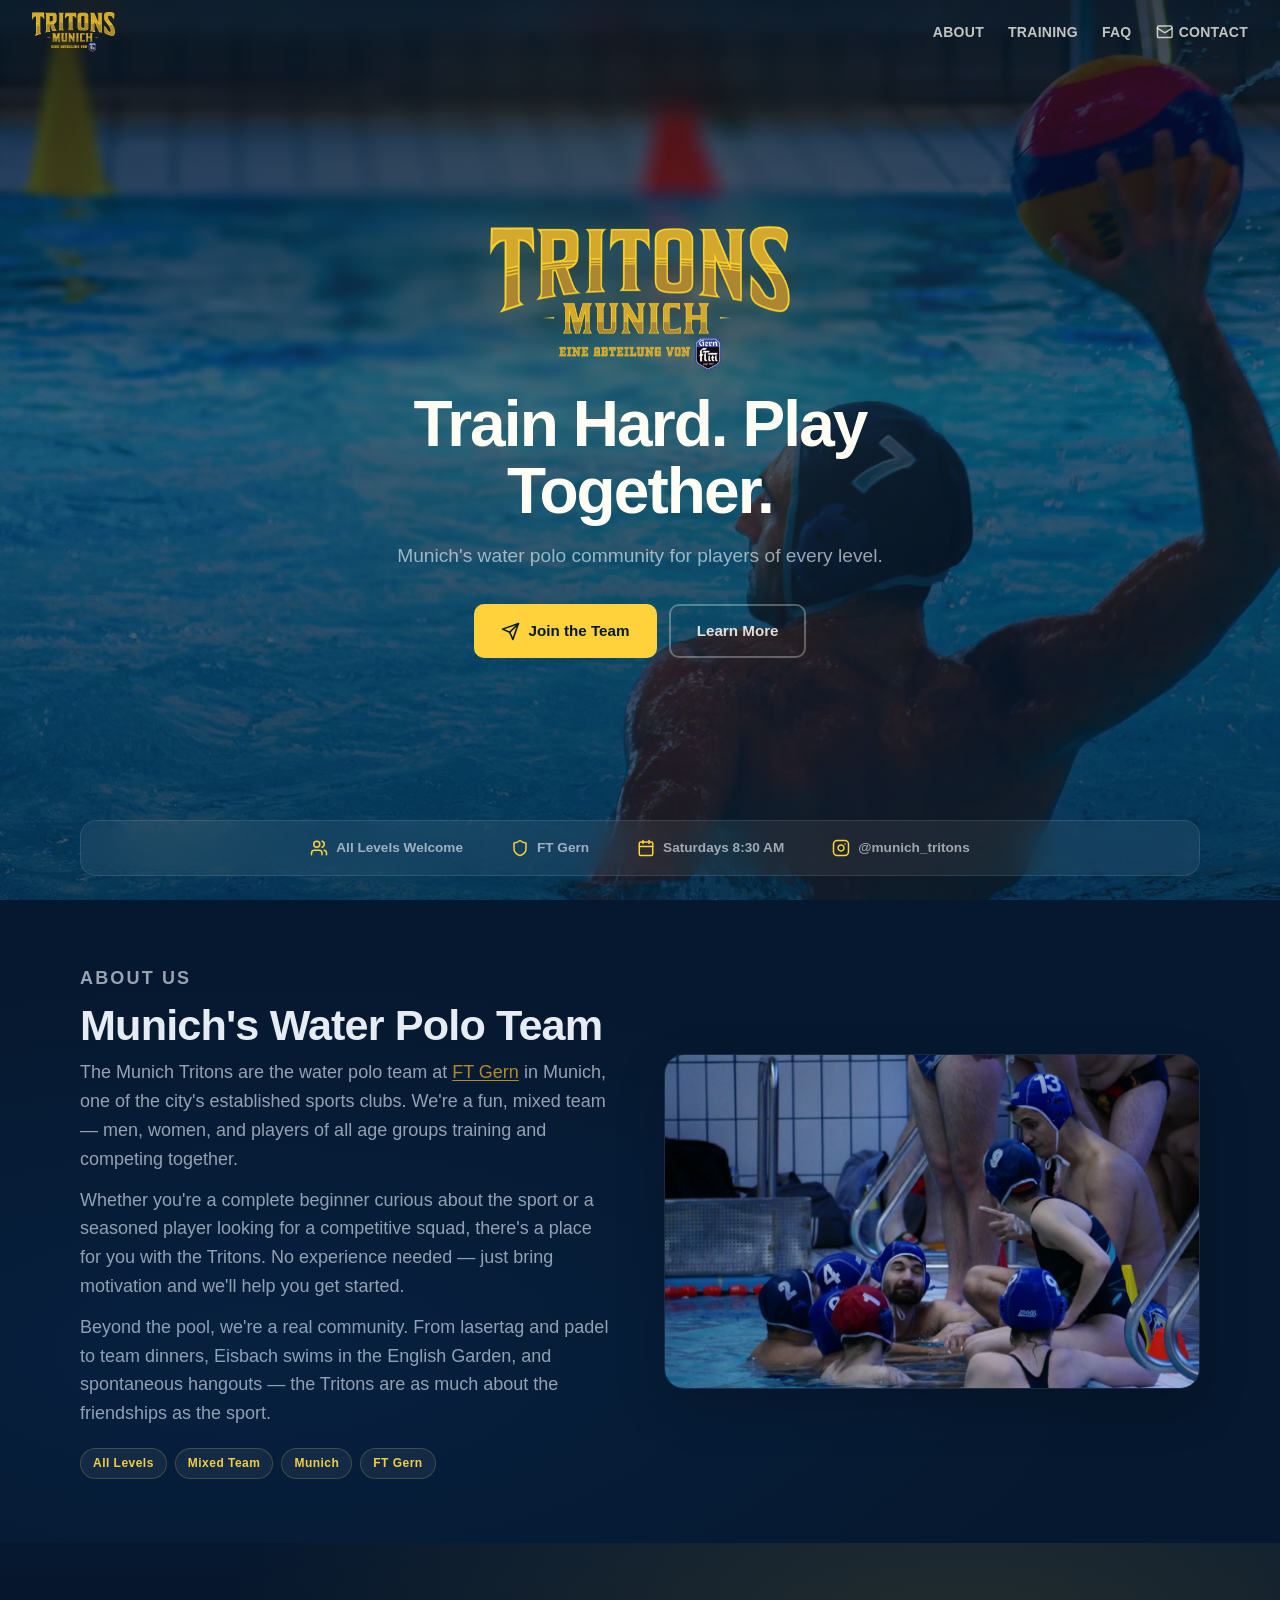
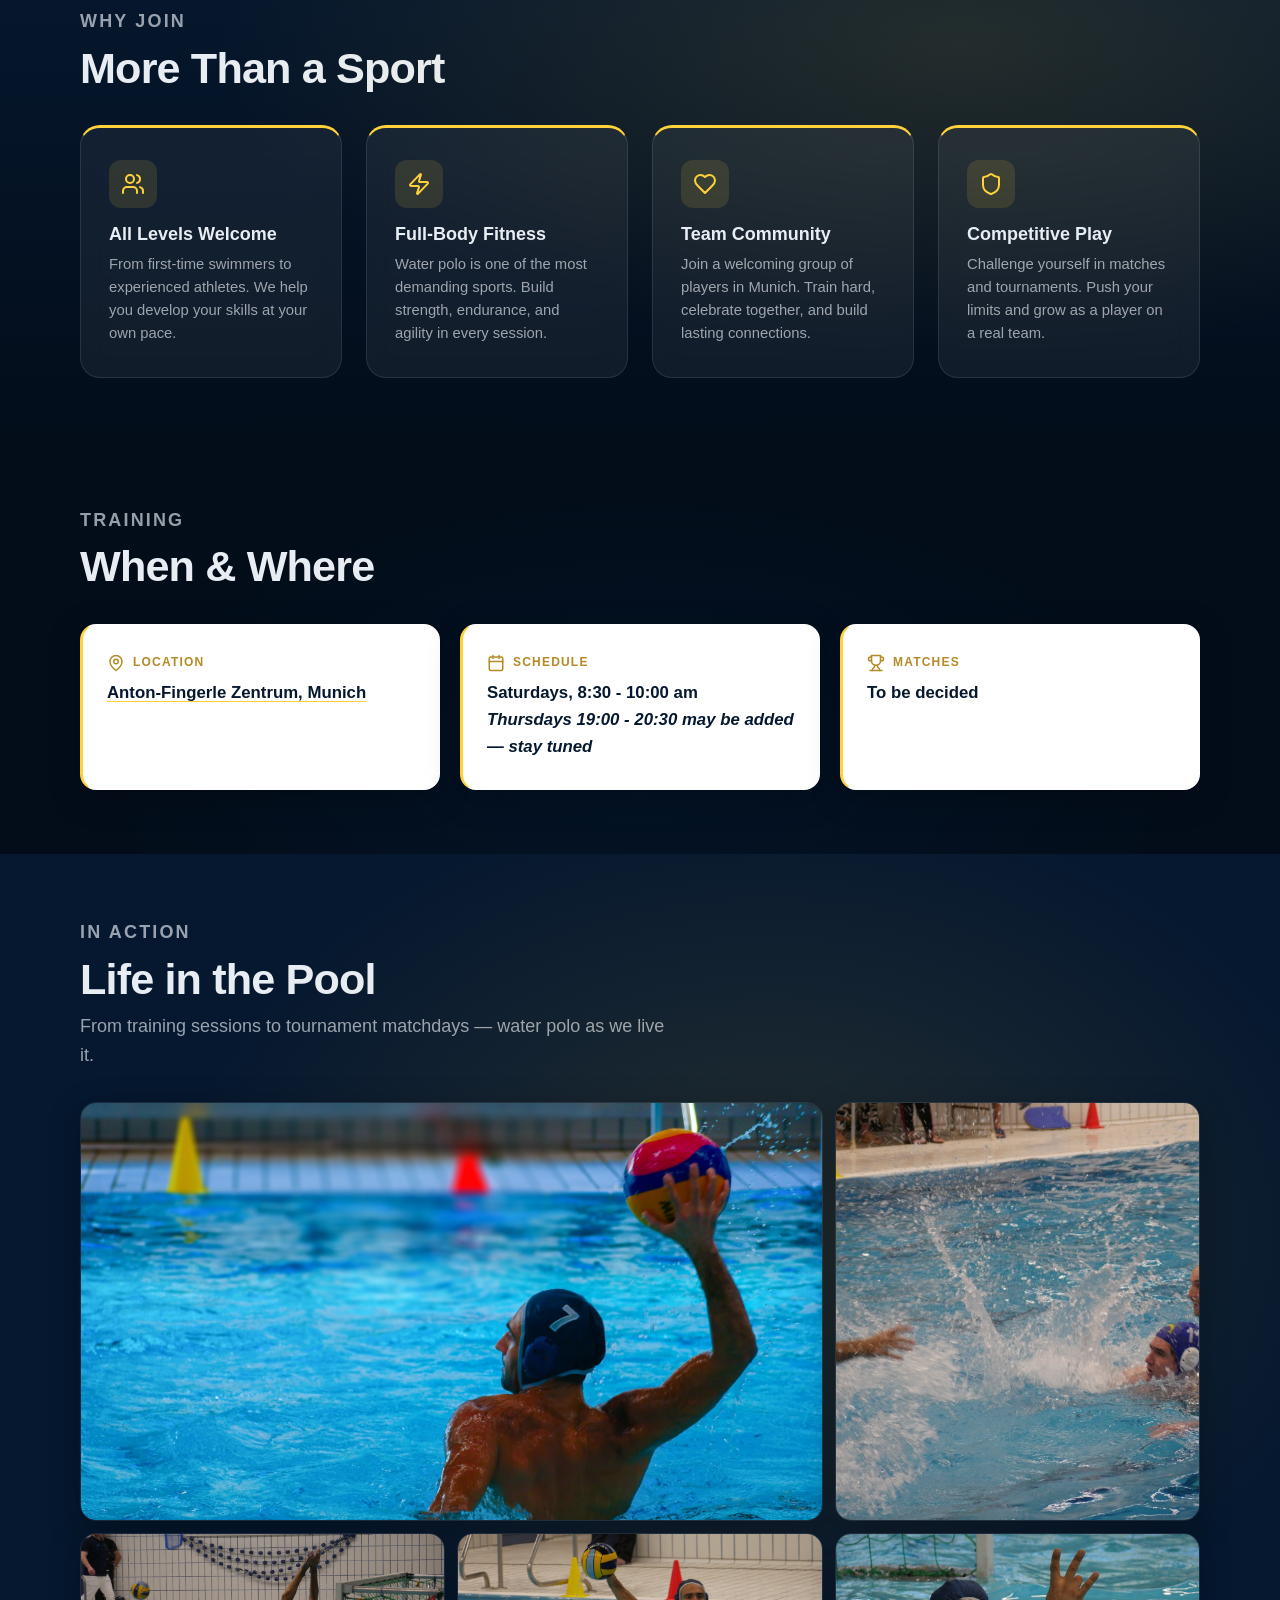
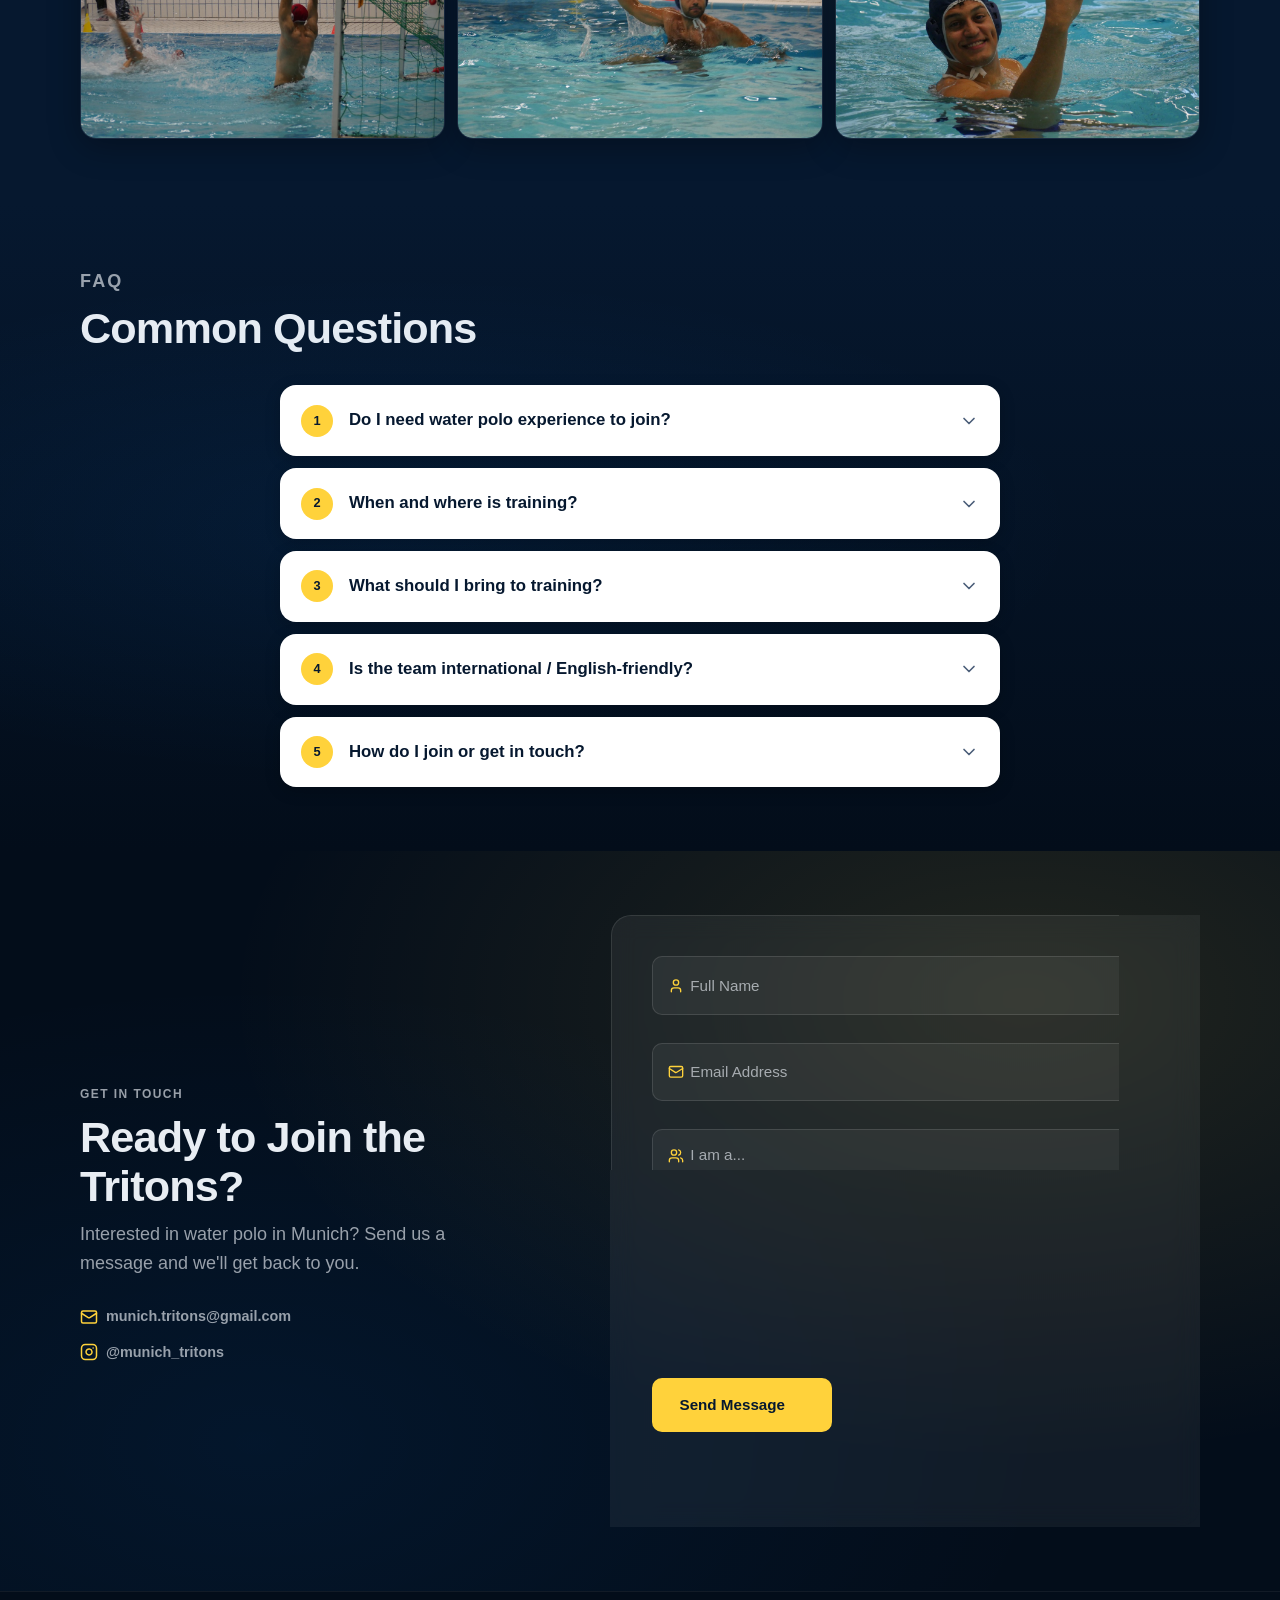
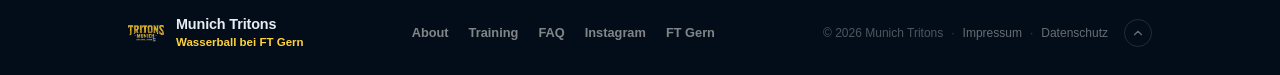
==== commit 6aa1a513: "Remove redundant hero eyebrow — logo already shows it Co-Authored-By: Claude Opus 4.6 <noreply@anthr" ====
--- a/index.html
+++ b/index.html
@@ -174,7 +174,6 @@
         <div class="hero-content">
           <h1 class="visually-hidden">Munich Tritons - Water Polo in Munich</h1>
           <img class="hero-logo" src="assets/web/logo-graphic.png" alt="" aria-hidden="true" width="500" height="545" />
-          <p class="hero-eyebrow">Wasserball bei FT Gern</p>
           <p class="hero-title">Train Hard. Play Together.</p>
           <p class="hero-subtitle">Munich's water polo community for players of every level.</p>
           <div class="hero-actions">
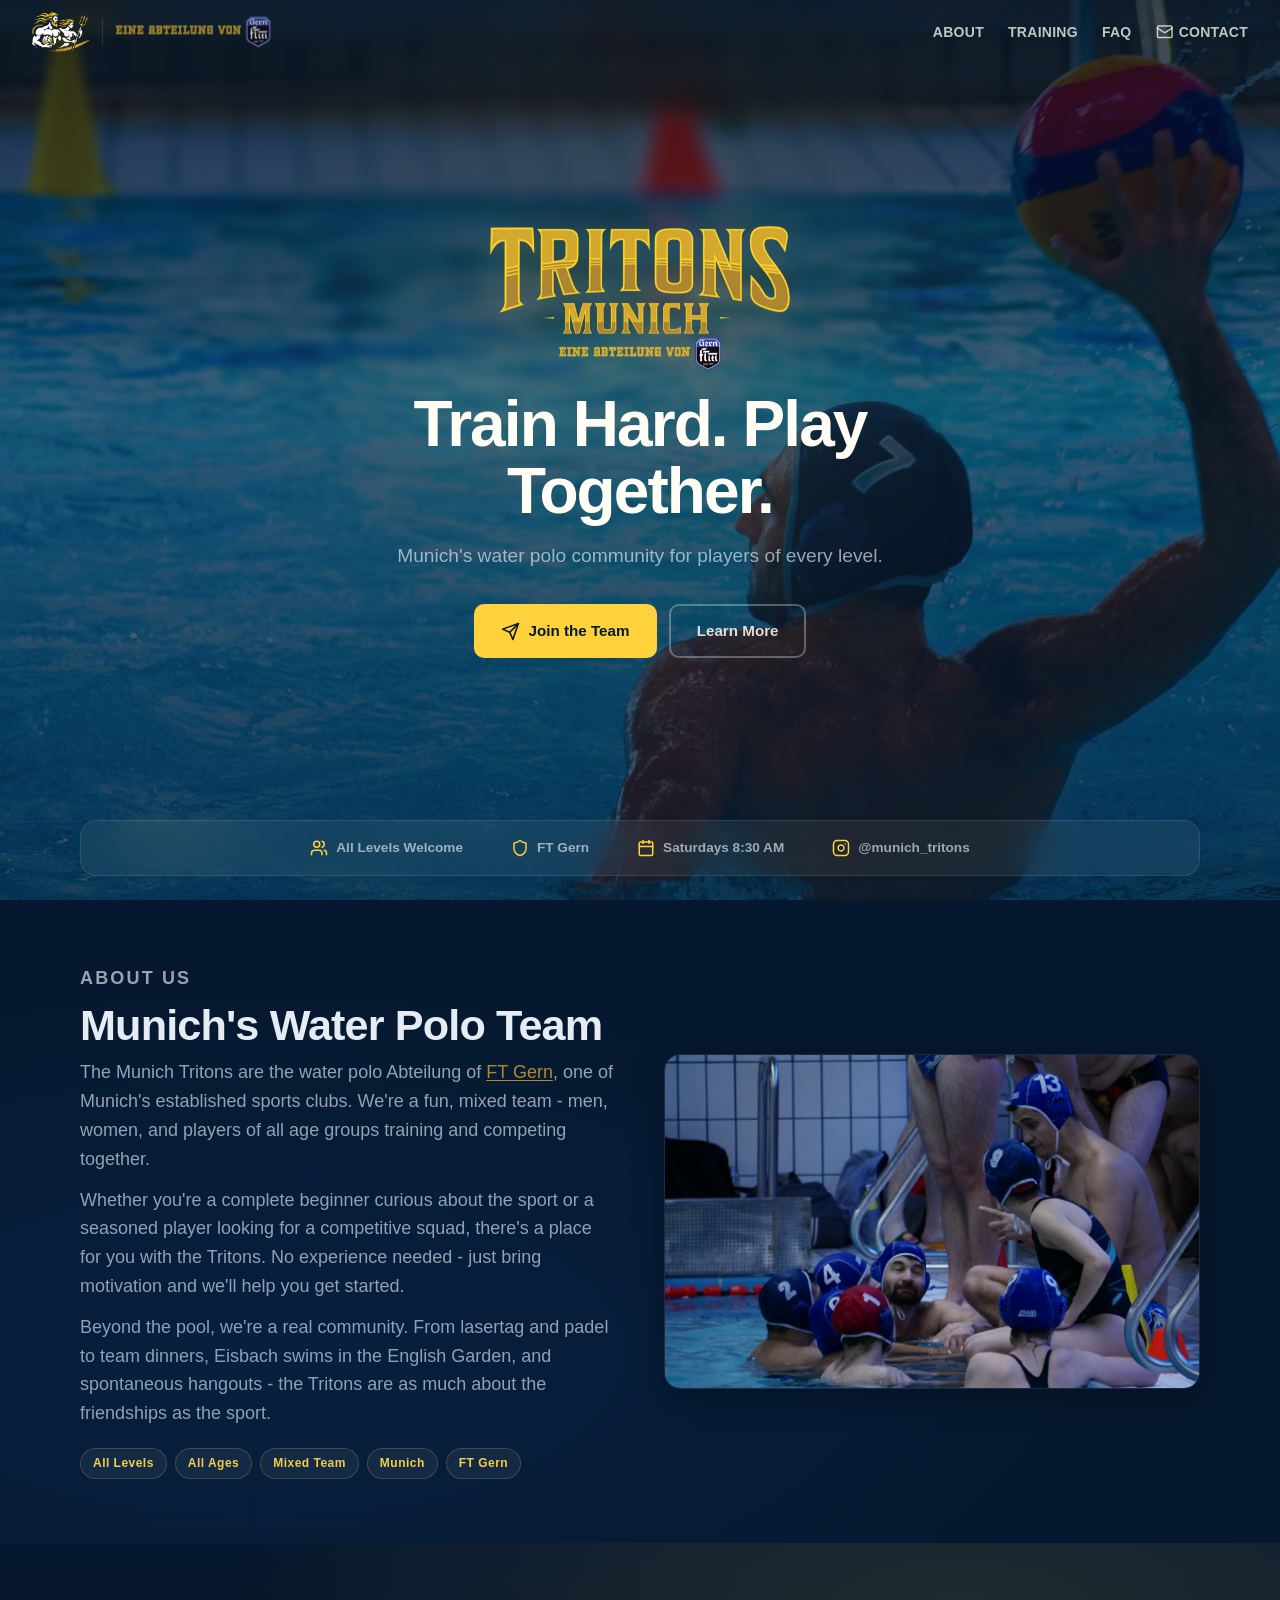
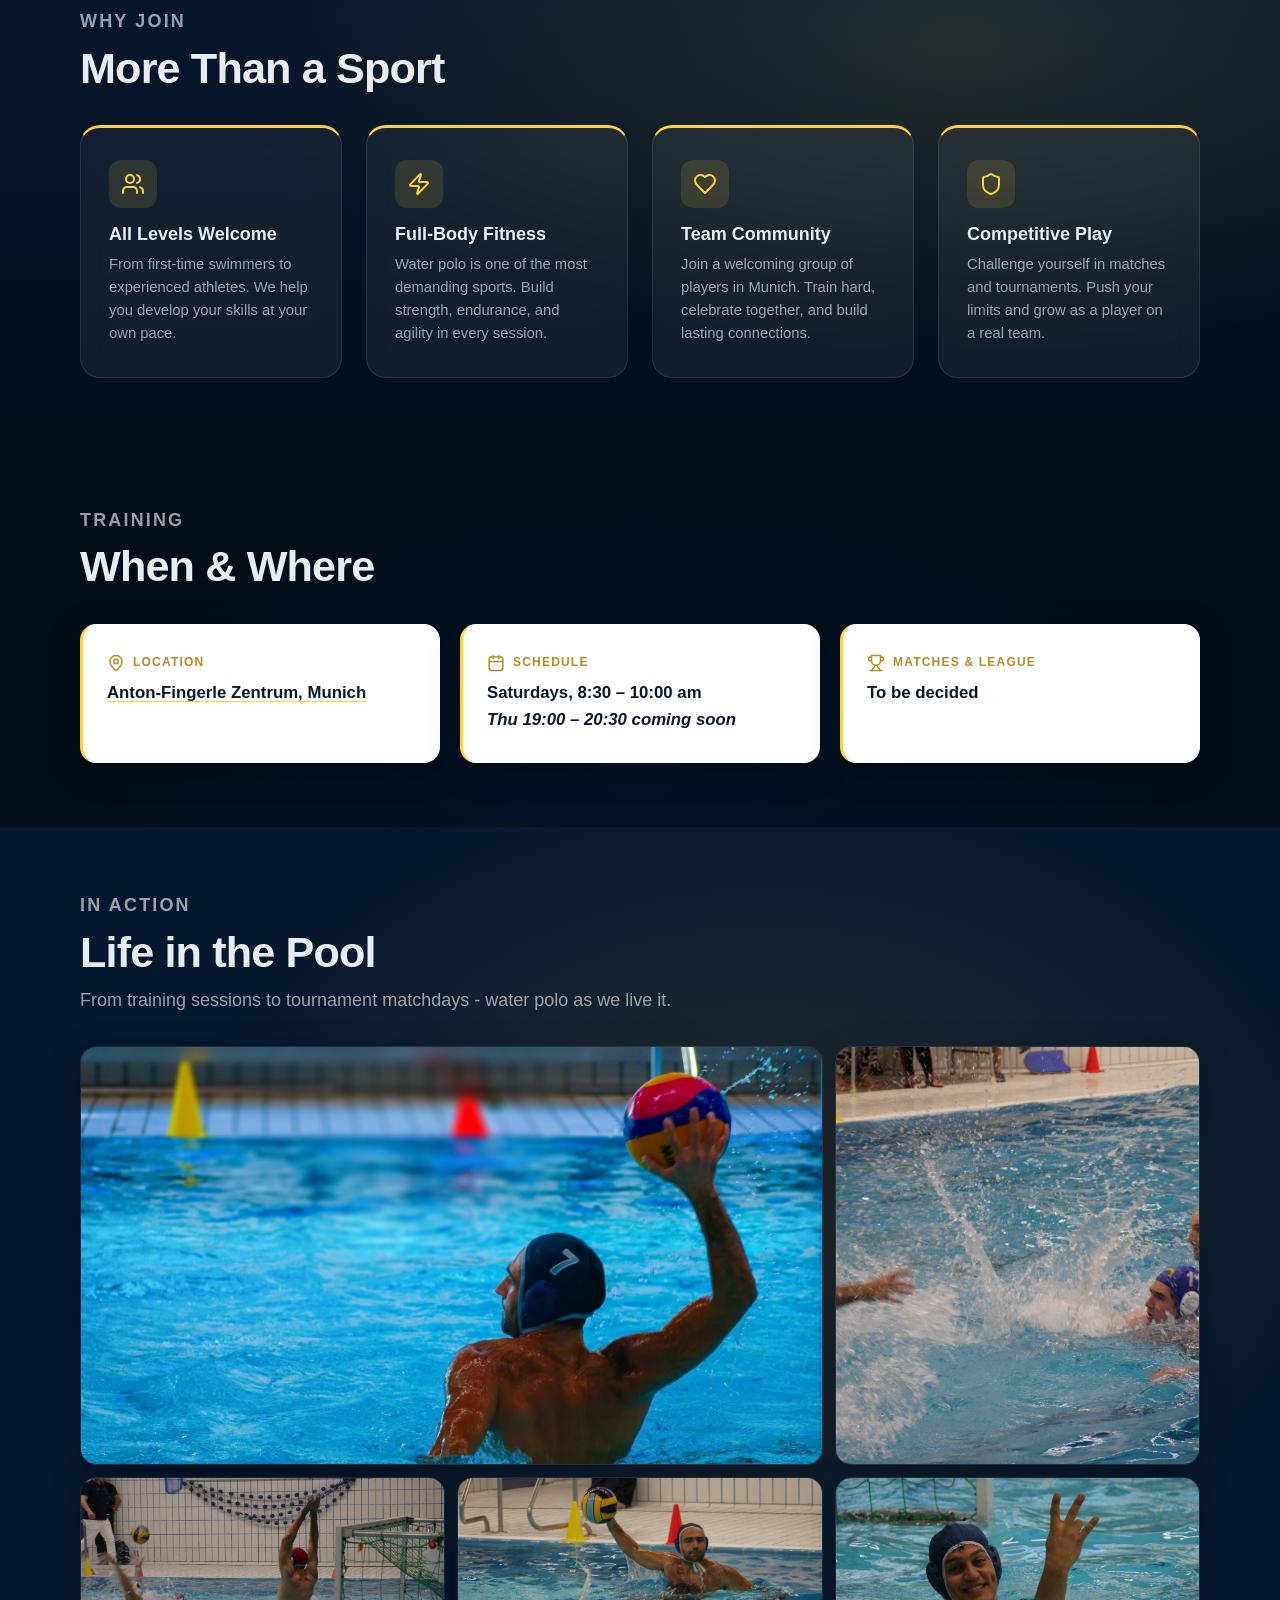
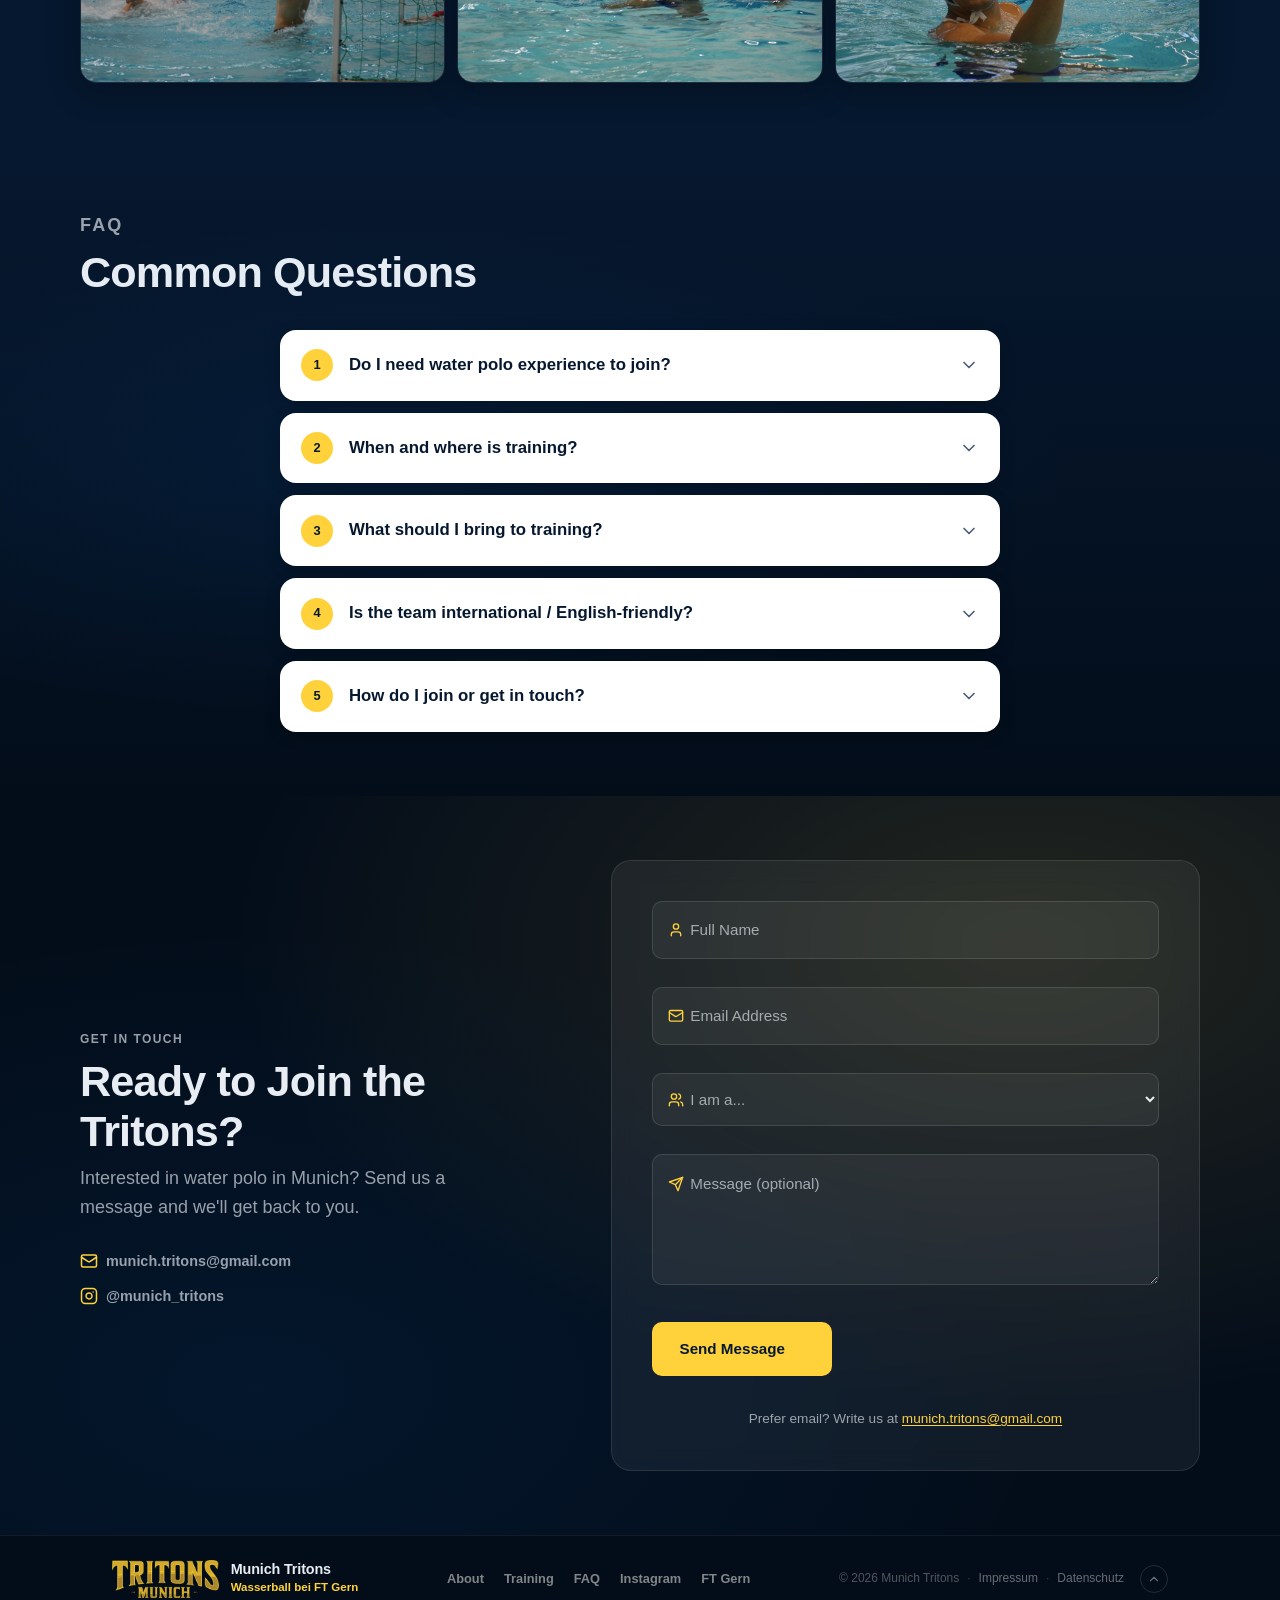
==== commit 75369d1a: "Update logos, fix copy, and polish navbar/footer - Nav: add Tritons People logo + Eine Abteilung bad" ====
--- a/index.html
+++ b/index.html
@@ -146,9 +146,15 @@
     <a class="skip-link" href="#main">Skip to content</a>
 
     <header class="site-header" data-header>
-      <a class="brand" href="#home" aria-label="Munich Tritons home">
-        <img class="brand-wordmark" src="assets/web/logo-graphic.png" alt="" aria-hidden="true" />
-      </a>
+      <div class="brand-group">
+        <a class="brand" href="#home" aria-label="Munich Tritons home">
+          <img class="brand-wordmark" src="assets/web/nav-logo.png" alt="" aria-hidden="true" />
+        </a>
+        <span class="brand-spacer"></span>
+        <a class="brand-abteilung" href="https://ftgern.de" target="_blank" rel="noopener" aria-label="FT Gern website">
+          <img src="assets/web/nav-abteilung.png" alt="Eine Abteilung der FT Gern" />
+        </a>
+      </div>
 
       <button class="menu-button" type="button" aria-label="Open menu" aria-expanded="false" data-menu-button>
         <span></span>
@@ -216,17 +222,18 @@
           <div class="section-copy" data-scroll-panel>
             <p class="eyebrow">About Us</p>
             <h2>Munich's Water Polo Team</h2>
-            <p>The Munich Tritons are the water polo team at <a href="https://ftgern.de" target="_blank" rel="noopener">FT Gern</a> in Munich, one of the city's established sports clubs. We're a fun, mixed team — men, women, and players of all age groups training and competing together.</p>
-            <p>Whether you're a complete beginner curious about the sport or a seasoned player looking for a competitive squad, there's a place for you with the Tritons. No experience needed — just bring motivation and we'll help you get started.</p>
-            <p>Beyond the pool, we're a real community. From lasertag and padel to team dinners, Eisbach swims in the English Garden, and spontaneous hangouts — the Tritons are as much about the friendships as the sport.</p>
+            <p>The Munich Tritons are the water polo Abteilung of <a href="https://ftgern.de" target="_blank" rel="noopener">FT Gern</a>, one of Munich's established sports clubs. We're a fun, mixed team - men, women, and players of all age groups training and competing together.</p>
+            <p>Whether you're a complete beginner curious about the sport or a seasoned player looking for a competitive squad, there's a place for you with the Tritons. No experience needed - just bring motivation and we'll help you get started.</p>
+            <p>Beyond the pool, we're a real community. From lasertag and padel to team dinners, Eisbach swims in the English Garden, and spontaneous hangouts - the Tritons are as much about the friendships as the sport.</p>
             <div class="about-tags">
               <span class="tag">All Levels</span>
+              <span class="tag">All Ages</span>
               <span class="tag">Mixed Team</span>
               <span class="tag">Munich</span>
               <span class="tag">FT Gern</span>
             </div>
           </div>
-          <div class="about-image-wrap reveal" data-scroll-panel>
+          <div class="about-image-wrap gallery-item reveal" data-scroll-panel>
             <img class="about-image" src="assets/web/team-huddle.jpg" alt="Munich Tritons team huddle at poolside during a match" width="1200" height="675" loading="lazy" />
           </div>
         </div>
@@ -291,13 +298,13 @@
               <svg class="icon" aria-hidden="true"><use href="#icon-calendar"></use></svg>
               <span>Schedule</span>
             </dt>
-            <dd>Saturdays, 8:30 - 10:00 am</dd>
-            <dd class="fact-note">Thursdays 19:00 - 20:30 may be added — stay tuned</dd>
+            <dd>Saturdays, 8:30 – 10:00 am</dd>
+            <dd class="fact-note">Thu 19:00 – 20:30 coming soon</dd>
           </div>
           <div>
             <dt>
               <svg class="icon" aria-hidden="true"><use href="#icon-trophy"></use></svg>
-              <span>Matches</span>
+              <span>Matches & League</span>
             </dt>
             <dd>To be decided</dd>
           </div>
@@ -309,7 +316,7 @@
         <div class="section-copy" data-scroll-panel>
           <p class="eyebrow">In Action</p>
           <h2>Life in the Pool</h2>
-          <p>From training sessions to tournament matchdays — water polo as we live it.</p>
+          <p>From training sessions to tournament matchdays - water polo as we live it.</p>
         </div>
         <div class="gallery-grid stagger-children" data-scroll-panel>
           <div class="gallery-item reveal">
@@ -396,7 +403,7 @@
 
           <div class="form-card" data-scroll-panel>
           <form class="join-form" action="https://formsubmit.co/munich.tritons@gmail.com" method="POST" data-join-form novalidate>
-            <input type="hidden" name="_subject" value="New inquiry — Munich Tritons" />
+            <input type="hidden" name="_subject" value="New inquiry - Munich Tritons" />
             <input type="hidden" name="_next" value="https://bishrmaradni.github.io/Tritons/index.html#contact" />
             <input type="hidden" name="_captcha" value="false" />
             <input type="hidden" name="_template" value="table" />
@@ -463,7 +470,7 @@
         </div>
 
           <noscript>
-            <p class="noscript-fallback">JavaScript is required for enhanced form features. The form still works without it — just click Send. You can also reach us at <a href="mailto:munich.tritons@gmail.com">munich.tritons@gmail.com</a> or on <a href="https://www.instagram.com/munich_tritons/">Instagram @munich_tritons</a>.</p>
+            <p class="noscript-fallback">JavaScript is required for enhanced form features. The form still works without it - just click Send. You can also reach us at <a href="mailto:munich.tritons@gmail.com">munich.tritons@gmail.com</a> or on <a href="https://www.instagram.com/munich_tritons/">Instagram @munich_tritons</a>.</p>
           </noscript>
         </div>
       </section>
@@ -473,7 +480,7 @@
     <footer class="site-footer">
       <div class="footer-inner">
         <div class="footer-brand">
-          <img class="footer-logo" src="assets/web/logo-graphic.png" alt="Munich Tritons" width="100" height="109" loading="lazy" />
+          <img class="footer-logo" src="assets/web/footer-logo.png" alt="Munich Tritons" loading="lazy" />
           <div class="footer-brand-text">
             <strong class="footer-brand-name">Munich Tritons</strong>
             <span class="footer-brand-sub">Wasserball bei FT Gern</span>
--- a/styles.css
+++ b/styles.css
@@ -131,8 +131,13 @@
   box-shadow: 0 2px 20px rgba(0, 0, 0, .2);
 }
 
+.brand-group { display: flex; align-items: center; }
 .brand { display: flex; align-items: center; }
 .brand-wordmark { height: 40px; width: auto; }
+.brand-spacer { width: 1px; height: 28px; background: var(--glass-border); margin: 0 .75rem; }
+.brand-abteilung { display: flex; align-items: center; }
+.brand-abteilung img { height: 32px; width: auto; opacity: .7; transition: opacity .2s; }
+.brand-abteilung:hover img { opacity: 1; }
 
 .site-nav {
   display: flex; align-items: center; gap: 1.5rem;
@@ -1038,7 +1043,7 @@
   align-items: center;
   justify-content: space-between;
   gap: 2rem;
-  padding: 1.5rem clamp(1.5rem, 5vw, 3rem);
+  padding: 1.5rem clamp(1rem, 3vw, 2rem);
   flex-wrap: wrap;
 }
 
@@ -1049,7 +1054,7 @@
 }
 
 .footer-logo {
-  width: 36px; height: auto;
+  height: 2.4rem; width: auto;
   flex-shrink: 0;
 }
 
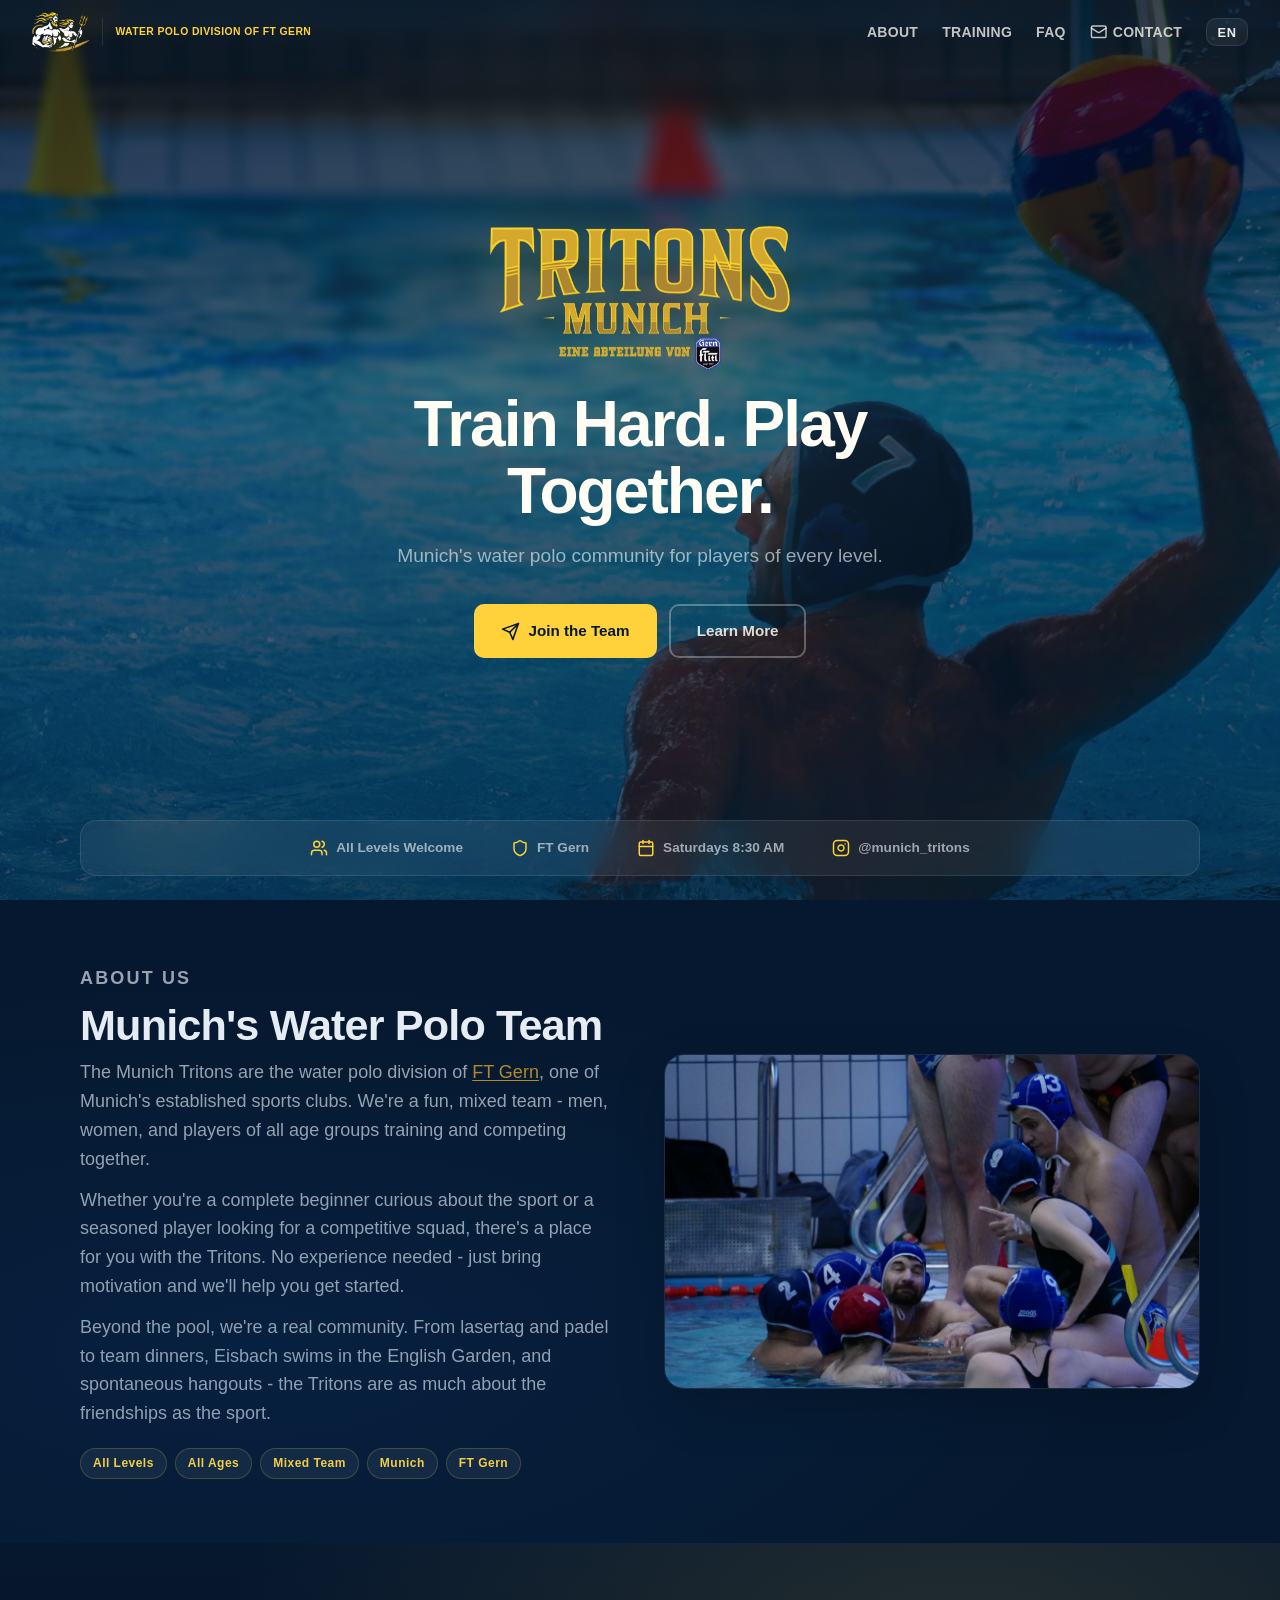
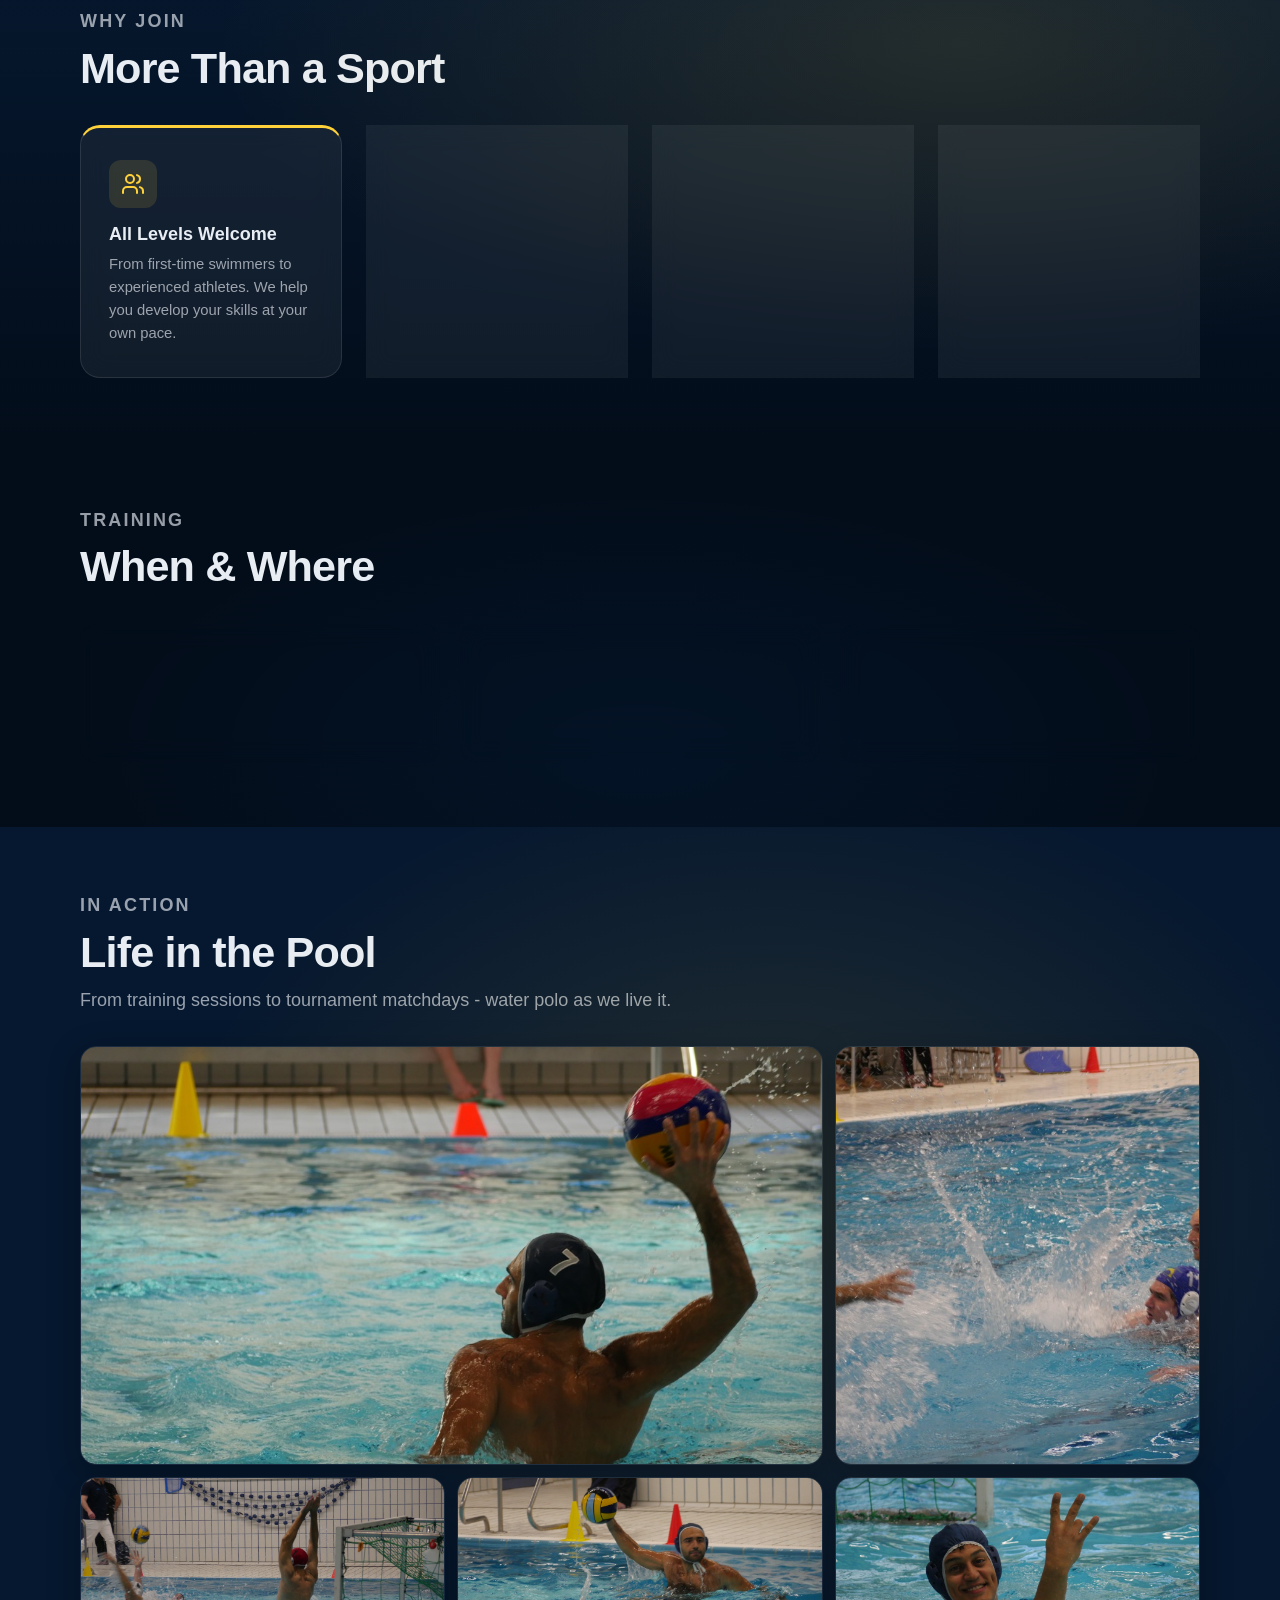
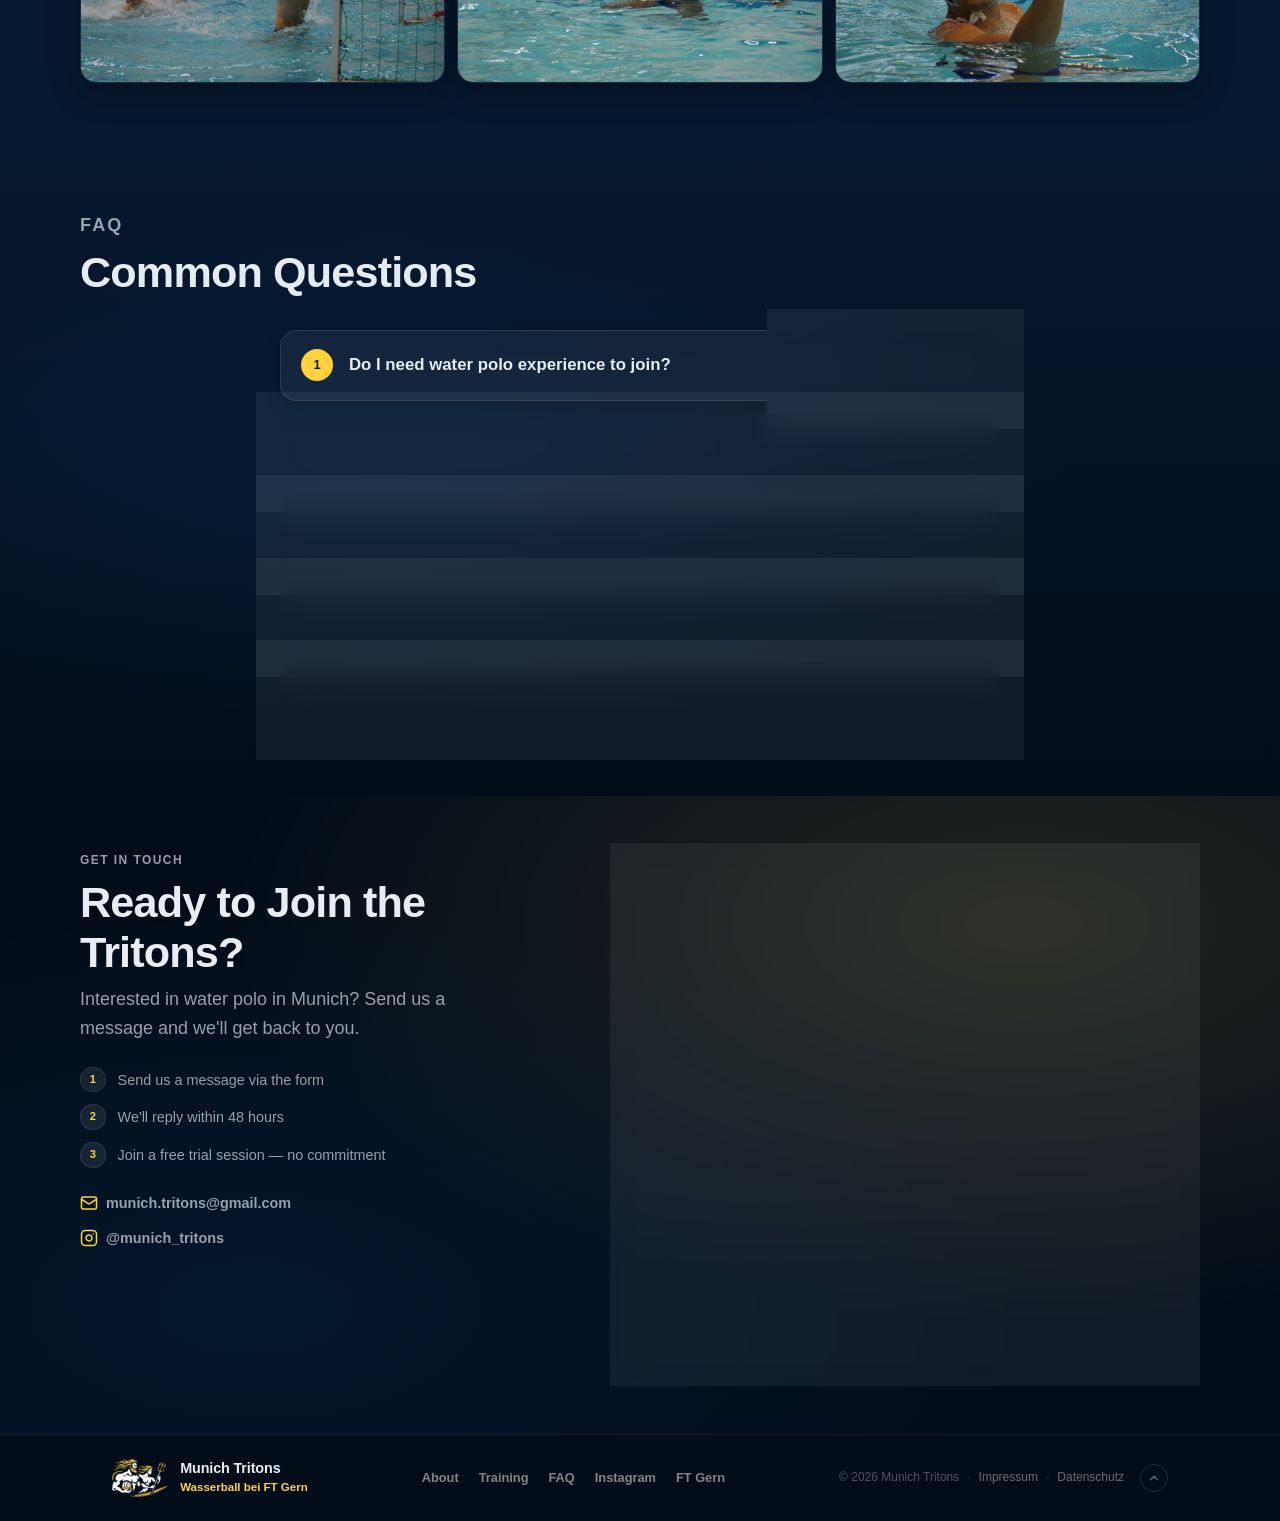
==== commit 6b66c30e: "Clean up dead code, fix bugs, and add EN/DE language toggle - Add language toggle (EN/DE) with local" ====
--- a/index.html
+++ b/index.html
@@ -69,16 +69,8 @@
         <rect width="18" height="18" x="3" y="4" rx="2" />
         <path d="M3 10h18" />
       </symbol>
-      <symbol id="icon-check" viewBox="0 0 24 24">
-        <path d="M20 6 9 17l-5-5" />
-      </symbol>
       <symbol id="icon-chevron-down" viewBox="0 0 24 24">
         <path d="m6 9 6 6 6-6" />
-      </symbol>
-      <symbol id="icon-globe" viewBox="0 0 24 24">
-        <circle cx="12" cy="12" r="10" />
-        <path d="M12 2a14.5 14.5 0 0 0 0 20 14.5 14.5 0 0 0 0-20" />
-        <path d="M2 12h20" />
       </symbol>
       <symbol id="icon-heart" viewBox="0 0 24 24">
         <path d="M19 14c1.49-1.46 3-3.21 3-5.5A5.5 5.5 0 0 0 16.5 3c-1.76 0-3 .5-4.5 2-1.5-1.5-2.74-2-4.5-2A5.5 5.5 0 0 0 2 8.5c0 2.3 1.5 4.05 3 5.5l7 7Z" />
@@ -88,18 +80,6 @@
         <path d="M16 11.37A4 4 0 1 1 12.63 8 4 4 0 0 1 16 11.37Z" />
         <path d="M17.5 6.5h.01" />
       </symbol>
-      <symbol id="icon-link" viewBox="0 0 24 24">
-        <path d="M10 13a5 5 0 0 0 7.54.54l3-3a5 5 0 0 0-7.07-7.07l-1.72 1.71" />
-        <path d="M14 11a5 5 0 0 0-7.54-.54l-3 3a5 5 0 0 0 7.07 7.07l1.71-1.71" />
-      </symbol>
-      <symbol id="icon-list" viewBox="0 0 24 24">
-        <path d="M8 6h13" />
-        <path d="M8 12h13" />
-        <path d="M8 18h13" />
-        <path d="M3 6h.01" />
-        <path d="M3 12h.01" />
-        <path d="M3 18h.01" />
-      </symbol>
       <symbol id="icon-location" viewBox="0 0 24 24">
         <path d="M20 10c0 6-8 12-8 12S4 16 4 10a8 8 0 0 1 16 0Z" />
         <circle cx="12" cy="10" r="3" />
@@ -107,11 +87,6 @@
       <symbol id="icon-mail" viewBox="0 0 24 24">
         <rect width="20" height="16" x="2" y="4" rx="2" />
         <path d="m22 7-8.97 5.7a1.94 1.94 0 0 1-2.06 0L2 7" />
-      </symbol>
-      <symbol id="icon-map" viewBox="0 0 24 24">
-        <path d="M14.106 5.553a2 2 0 0 0 1.788 0l3.659-1.83A1 1 0 0 1 21 4.619v12.764a1 1 0 0 1-.553.894l-4.553 2.277a2 2 0 0 1-1.788 0l-4.212-2.106a2 2 0 0 0-1.788 0l-3.659 1.83A1 1 0 0 1 3 19.381V6.618a1 1 0 0 1 .553-.894l4.553-2.277a2 2 0 0 1 1.788 0z" />
-        <path d="M15 5.764v15" />
-        <path d="M9 3.236v15" />
       </symbol>
       <symbol id="icon-send" viewBox="0 0 24 24">
         <path d="m22 2-7 20-4-9-9-4Z" />
@@ -152,7 +127,7 @@
         </a>
         <span class="brand-spacer"></span>
         <a class="brand-abteilung" href="https://ftgern.de" target="_blank" rel="noopener" aria-label="FT Gern website">
-          <img src="assets/web/nav-abteilung.png" alt="Eine Abteilung der FT Gern" />
+          <span data-i18n="nav.abteilung">Water Polo Division of FT Gern</span>
         </a>
       </div>
 
@@ -162,13 +137,14 @@
       </button>
 
       <nav class="site-nav" aria-label="Primary navigation" data-nav>
-        <a href="#about">About</a>
-        <a href="#training">Training</a>
-        <a href="#faq">FAQ</a>
+        <a href="#about" data-i18n="nav.about">About</a>
+        <a href="#training" data-i18n="nav.training">Training</a>
+        <a href="#faq" data-i18n="nav.faq">FAQ</a>
         <a href="#contact">
           <svg class="icon" aria-hidden="true"><use href="#icon-mail"></use></svg>
-          <span>Contact</span>
+          <span data-i18n="nav.contact">Contact</span>
         </a>
+        <button class="lang-toggle" type="button" data-lang-toggle aria-label="Auf Deutsch wechseln">EN</button>
       </nav>
     </header>
 
@@ -180,15 +156,15 @@
         <div class="hero-content">
           <h1 class="visually-hidden">Munich Tritons - Water Polo in Munich</h1>
           <img class="hero-logo" src="assets/web/logo-graphic.png" alt="" aria-hidden="true" width="500" height="545" />
-          <p class="hero-title">Train Hard. Play Together.</p>
-          <p class="hero-subtitle">Munich's water polo community for players of every level.</p>
+          <p class="hero-title" data-i18n="hero.title">Train Hard. Play Together.</p>
+          <p class="hero-subtitle" data-i18n="hero.subtitle">Munich's water polo community for players of every level.</p>
           <div class="hero-actions">
             <a class="button primary" href="#contact">
               <svg class="icon" aria-hidden="true"><use href="#icon-send"></use></svg>
-              <span>Join the Team</span>
+              <span data-i18n="hero.cta.join">Join the Team</span>
             </a>
             <a class="button secondary" href="#about">
-              <span>Learn More</span>
+              <span data-i18n="hero.cta.learn">Learn More</span>
             </a>
           </div>
         </div>
@@ -196,7 +172,7 @@
           <div class="credibility-inner">
             <div class="credibility-item">
               <svg class="icon" aria-hidden="true"><use href="#icon-users"></use></svg>
-              <span>All Levels Welcome</span>
+              <span data-i18n="credibility.levels">All Levels Welcome</span>
             </div>
             <div class="credibility-item">
               <svg class="icon" aria-hidden="true"><use href="#icon-shield"></use></svg>
@@ -204,7 +180,7 @@
             </div>
             <div class="credibility-item">
               <svg class="icon" aria-hidden="true"><use href="#icon-calendar"></use></svg>
-              <span>Saturdays 8:30 AM</span>
+              <span data-i18n="credibility.schedule">Saturdays 8:30 AM</span>
             </div>
             <div class="credibility-item">
               <a href="https://www.instagram.com/munich_tritons/" target="_blank" rel="noopener">
@@ -220,20 +196,20 @@
       <section class="section section--dark" id="about">
         <div class="about-grid">
           <div class="section-copy" data-scroll-panel>
-            <p class="eyebrow">About Us</p>
-            <h2>Munich's Water Polo Team</h2>
-            <p>The Munich Tritons are the water polo Abteilung of <a href="https://ftgern.de" target="_blank" rel="noopener">FT Gern</a>, one of Munich's established sports clubs. We're a fun, mixed team - men, women, and players of all age groups training and competing together.</p>
-            <p>Whether you're a complete beginner curious about the sport or a seasoned player looking for a competitive squad, there's a place for you with the Tritons. No experience needed - just bring motivation and we'll help you get started.</p>
-            <p>Beyond the pool, we're a real community. From lasertag and padel to team dinners, Eisbach swims in the English Garden, and spontaneous hangouts - the Tritons are as much about the friendships as the sport.</p>
+            <p class="eyebrow" data-i18n="about.eyebrow">About Us</p>
+            <h2 data-i18n="about.heading">Munich's Water Polo Team</h2>
+            <p data-i18n-html="about.p1">The Munich Tritons are the water polo division of <a href="https://ftgern.de" target="_blank" rel="noopener">FT Gern</a>, one of Munich's established sports clubs. We're a fun, mixed team - men, women, and players of all age groups training and competing together.</p>
+            <p data-i18n="about.p2">Whether you're a complete beginner curious about the sport or a seasoned player looking for a competitive squad, there's a place for you with the Tritons. No experience needed - just bring motivation and we'll help you get started.</p>
+            <p data-i18n="about.p3">Beyond the pool, we're a real community. From lasertag and padel to team dinners, Eisbach swims in the English Garden, and spontaneous hangouts - the Tritons are as much about the friendships as the sport.</p>
             <div class="about-tags">
-              <span class="tag">All Levels</span>
-              <span class="tag">All Ages</span>
-              <span class="tag">Mixed Team</span>
-              <span class="tag">Munich</span>
+              <span class="tag" data-i18n="about.tag1">All Levels</span>
+              <span class="tag" data-i18n="about.tag2">All Ages</span>
+              <span class="tag" data-i18n="about.tag3">Mixed Team</span>
+              <span class="tag" data-i18n="about.tag4">Munich</span>
               <span class="tag">FT Gern</span>
             </div>
           </div>
-          <div class="about-image-wrap gallery-item reveal" data-scroll-panel>
+          <div class="about-image-wrap reveal" data-scroll-panel>
             <img class="about-image" src="assets/web/team-huddle.jpg" alt="Munich Tritons team huddle at poolside during a match" width="1200" height="675" loading="lazy" />
           </div>
         </div>
@@ -242,37 +218,37 @@
       <!-- WHY JOIN -->
       <section class="section section--dark why-section" id="why-join">
         <div class="section-copy" data-scroll-panel>
-          <p class="eyebrow">Why Join</p>
-          <h2>More Than a Sport</h2>
+          <p class="eyebrow" data-i18n="why.eyebrow">Why Join</p>
+          <h2 data-i18n="why.heading">More Than a Sport</h2>
         </div>
         <div class="benefits-grid stagger-children" data-scroll-panel>
           <div class="benefit-card reveal">
             <div class="benefit-icon">
               <svg class="icon" aria-hidden="true"><use href="#icon-users"></use></svg>
             </div>
-            <h3>All Levels Welcome</h3>
-            <p>From first-time swimmers to experienced athletes. We help you develop your skills at your own pace.</p>
+            <h3 data-i18n="why.card1.title">All Levels Welcome</h3>
+            <p data-i18n="why.card1.text">From first-time swimmers to experienced athletes. We help you develop your skills at your own pace.</p>
           </div>
           <div class="benefit-card reveal">
             <div class="benefit-icon">
               <svg class="icon" aria-hidden="true"><use href="#icon-zap"></use></svg>
             </div>
-            <h3>Full-Body Fitness</h3>
-            <p>Water polo is one of the most demanding sports. Build strength, endurance, and agility in every session.</p>
+            <h3 data-i18n="why.card2.title">Full-Body Fitness</h3>
+            <p data-i18n="why.card2.text">Water polo is one of the most demanding sports. Build strength, endurance, and agility in every session.</p>
           </div>
           <div class="benefit-card reveal">
             <div class="benefit-icon">
               <svg class="icon" aria-hidden="true"><use href="#icon-heart"></use></svg>
             </div>
-            <h3>Team Community</h3>
-            <p>Join a welcoming group of players in Munich. Train hard, celebrate together, and build lasting connections.</p>
+            <h3 data-i18n="why.card3.title">Team Community</h3>
+            <p data-i18n="why.card3.text">Join a welcoming group of players in Munich. Train hard, celebrate together, and build lasting connections.</p>
           </div>
           <div class="benefit-card reveal">
             <div class="benefit-icon">
               <svg class="icon" aria-hidden="true"><use href="#icon-shield"></use></svg>
             </div>
-            <h3>Competitive Play</h3>
-            <p>Challenge yourself in matches and tournaments. Push your limits and grow as a player on a real team.</p>
+            <h3 data-i18n="why.card4.title">Competitive Play</h3>
+            <p data-i18n="why.card4.text">Challenge yourself in matches and tournaments. Push your limits and grow as a player on a real team.</p>
           </div>
         </div>
       </section>
@@ -280,33 +256,33 @@
       <!-- TRAINING -->
       <section class="section section--dark training-section" id="training">
         <div class="section-copy" data-scroll-panel>
-          <p class="eyebrow">Training</p>
-          <h2>When &amp; Where</h2>
+          <p class="eyebrow" data-i18n="training.eyebrow">Training</p>
+          <h2 data-i18n="training.heading">When &amp; Where</h2>
         </div>
         <dl class="fact-list reveal" data-scroll-panel>
           <div>
             <dt>
               <svg class="icon" aria-hidden="true"><use href="#icon-location"></use></svg>
-              <span>Location</span>
+              <span data-i18n="training.location.label">Location</span>
             </dt>
-            <dd>
+            <dd data-i18n-html="training.location.value">
               <a href="https://maps.google.com/?q=Anton-Fingerle+Zentrum+Munich" target="_blank" rel="noopener">Anton-Fingerle Zentrum, Munich</a>
             </dd>
           </div>
           <div>
             <dt>
               <svg class="icon" aria-hidden="true"><use href="#icon-calendar"></use></svg>
-              <span>Schedule</span>
+              <span data-i18n="training.schedule.label">Schedule</span>
             </dt>
-            <dd>Saturdays, 8:30 – 10:00 am</dd>
-            <dd class="fact-note">Thu 19:00 – 20:30 coming soon</dd>
+            <dd data-i18n="training.schedule.value">Saturdays, 8:30 – 10:00 am</dd>
+            <dd class="fact-note" data-i18n="training.schedule.note">Thu 19:00 – 20:30 coming soon</dd>
           </div>
           <div>
             <dt>
               <svg class="icon" aria-hidden="true"><use href="#icon-trophy"></use></svg>
-              <span>Matches & League</span>
+              <span data-i18n="training.matches.label">Matches & League</span>
             </dt>
-            <dd>To be decided</dd>
+            <dd data-i18n="training.matches.value">To be decided</dd>
           </div>
         </dl>
       </section>
@@ -314,13 +290,13 @@
       <!-- GALLERY -->
       <section class="section section--dark gallery-section" id="gallery">
         <div class="section-copy" data-scroll-panel>
-          <p class="eyebrow">In Action</p>
-          <h2>Life in the Pool</h2>
-          <p>From training sessions to tournament matchdays - water polo as we live it.</p>
+          <p class="eyebrow" data-i18n="gallery.eyebrow">In Action</p>
+          <h2 data-i18n="gallery.heading">Life in the Pool</h2>
+          <p data-i18n="gallery.subtitle">From training sessions to tournament matchdays - water polo as we live it.</p>
         </div>
         <div class="gallery-grid stagger-children" data-scroll-panel>
           <div class="gallery-item reveal">
-            <img src="assets/web/hero-bg.jpg" alt="Water polo player number 7 preparing to throw during a match" width="1920" height="1080" loading="lazy" />
+            <img src="assets/web/action-photo.jpg" alt="Water polo player in action during a match" width="1200" height="675" loading="lazy" />
           </div>
           <div class="gallery-item reveal">
             <img src="assets/web/match-action.jpg" alt="Intense match action with splash near the goal" width="1200" height="675" loading="lazy" />
@@ -340,44 +316,44 @@
       <!-- FAQ -->
       <section class="section section--dark faq-section" id="faq">
         <div class="section-copy" data-scroll-panel>
-          <p class="eyebrow">FAQ</p>
-          <h2>Common Questions</h2>
+          <p class="eyebrow" data-i18n="faq.eyebrow">FAQ</p>
+          <h2 data-i18n="faq.heading">Common Questions</h2>
         </div>
         <div class="faq-list stagger-children" data-scroll-panel>
           <details class="faq-item reveal">
             <summary>
-              <span>Do I need water polo experience to join?</span>
+              <span data-i18n="faq.q1">Do I need water polo experience to join?</span>
               <svg class="icon faq-chevron" aria-hidden="true"><use href="#icon-chevron-down"></use></svg>
             </summary>
-            <p>No. We welcome both new players and experienced athletes. If you're willing to put in the effort and enjoy team sports, you're a good fit.</p>
+            <p data-i18n="faq.a1">No. We welcome both new players and experienced athletes. If you're willing to put in the effort and enjoy team sports, you're a good fit.</p>
           </details>
           <details class="faq-item reveal">
             <summary>
-              <span>When and where is training?</span>
+              <span data-i18n="faq.q2">When and where is training?</span>
               <svg class="icon faq-chevron" aria-hidden="true"><use href="#icon-chevron-down"></use></svg>
             </summary>
-            <p>We train on Saturdays from 8:30 to 10:00 am at the <a href="https://maps.google.com/?q=Anton-Fingerle+Zentrum+Munich" target="_blank" rel="noopener">Anton-Fingerle Zentrum</a> in Munich.</p>
+            <p data-i18n-html="faq.a2">We train on Saturdays from 8:30 to 10:00 am at the <a href="https://maps.google.com/?q=Anton-Fingerle+Zentrum+Munich" target="_blank" rel="noopener">Anton-Fingerle Zentrum</a> in Munich.</p>
           </details>
           <details class="faq-item reveal">
             <summary>
-              <span>What should I bring to training?</span>
+              <span data-i18n="faq.q3">What should I bring to training?</span>
               <svg class="icon faq-chevron" aria-hidden="true"><use href="#icon-chevron-down"></use></svg>
             </summary>
-            <p>Bring swimwear, goggles, and a water bottle. Caps and any additional equipment will be provided at training.</p>
+            <p data-i18n="faq.a3">Bring swimwear, goggles, and a water bottle. Caps and any additional equipment will be provided at training.</p>
           </details>
           <details class="faq-item reveal">
             <summary>
-              <span>Is the team international / English-friendly?</span>
+              <span data-i18n="faq.q4">Is the team international / English-friendly?</span>
               <svg class="icon faq-chevron" aria-hidden="true"><use href="#icon-chevron-down"></use></svg>
             </summary>
-            <p>Yes. Our team brings together players from different backgrounds. Communication at training and matches works in both English and German.</p>
+            <p data-i18n="faq.a4">Yes. Our team brings together players from different backgrounds. Communication at training and matches works in both English and German.</p>
           </details>
           <details class="faq-item reveal">
             <summary>
-              <span>How do I join or get in touch?</span>
+              <span data-i18n="faq.q5">How do I join or get in touch?</span>
               <svg class="icon faq-chevron" aria-hidden="true"><use href="#icon-chevron-down"></use></svg>
             </summary>
-            <p>Use the <a href="#contact">contact form</a> below, or reach out to us on <a href="https://www.instagram.com/munich_tritons/" target="_blank" rel="noopener">Instagram @munich_tritons</a>. You can also visit the <a href="https://ftgern.de" target="_blank" rel="noopener">FT Gern website</a> for club information.</p>
+            <p data-i18n-html="faq.a5">Use the <a href="#contact">contact form</a> below, or reach out to us on <a href="https://www.instagram.com/munich_tritons/" target="_blank" rel="noopener">Instagram @munich_tritons</a>. You can also visit the <a href="https://ftgern.de" target="_blank" rel="noopener">FT Gern website</a> for club information.</p>
           </details>
         </div>
       </section>
@@ -386,9 +362,15 @@
       <section class="section section--dark contact-section" id="contact">
         <div class="contact-grid">
           <div class="join-copy" data-scroll-panel>
-            <p class="eyebrow">Get in Touch</p>
-            <h2>Ready to Join the Tritons?</h2>
-            <p>Interested in water polo in Munich? Send us a message and we'll get back to you.</p>
+            <p class="eyebrow" data-i18n="contact.eyebrow">Get in Touch</p>
+            <h2 data-i18n="contact.heading">Ready to Join the Tritons?</h2>
+            <p data-i18n="contact.text">Interested in water polo in Munich? Send us a message and we'll get back to you.</p>
+            <ul class="next-steps">
+              <li data-i18n="contact.step1">Send us a message via the form</li>
+              <li data-i18n="contact.step2">We'll reply within 48 hours</li>
+              <li data-i18n="contact.step3">Join a free trial session — no commitment</li>
+            </ul>
+
             <div class="contact-links">
               <a href="mailto:munich.tritons@gmail.com" class="contact-link">
                 <svg class="icon" aria-hidden="true"><use href="#icon-mail"></use></svg>
@@ -404,7 +386,7 @@
           <div class="form-card" data-scroll-panel>
           <form class="join-form" action="https://formsubmit.co/munich.tritons@gmail.com" method="POST" data-join-form novalidate>
             <input type="hidden" name="_subject" value="New inquiry - Munich Tritons" />
-            <input type="hidden" name="_next" value="https://bishrmaradni.github.io/Tritons/index.html#contact" />
+            <input type="hidden" name="_next" value="https://munichtritons.de/#contact" />
             <input type="hidden" name="_captcha" value="false" />
             <input type="hidden" name="_template" value="table" />
             <input type="text" name="_honey" style="display:none" tabindex="-1" autocomplete="off" aria-hidden="true" />
@@ -414,7 +396,7 @@
                 <input type="text" name="name" id="field-name" autocomplete="name" required placeholder=" " />
                 <label for="field-name">
                   <svg class="icon" aria-hidden="true"><use href="#icon-user"></use></svg>
-                  <span>Full Name</span>
+                  <span data-i18n="form.label.name">Full Name</span>
                 </label>
               </div>
               <span class="field-error" aria-live="polite"></span>
@@ -425,24 +407,7 @@
                 <input type="email" name="email" id="field-email" autocomplete="email" required placeholder=" " />
                 <label for="field-email">
                   <svg class="icon" aria-hidden="true"><use href="#icon-mail"></use></svg>
-                  <span>Email Address</span>
-                </label>
-              </div>
-              <span class="field-error" aria-live="polite"></span>
-            </div>
-
-            <div class="form-field">
-              <div class="input-wrap select-wrap">
-                <select name="group" id="field-group" required>
-                  <option value="" disabled selected></option>
-                  <option value="New player interested in joining">New player interested in joining</option>
-                  <option value="Experienced player looking for a team">Experienced player looking for a team</option>
-                  <option value="General question">General question</option>
-                  <option value="Other">Other</option>
-                </select>
-                <label for="field-group">
-                  <svg class="icon" aria-hidden="true"><use href="#icon-users"></use></svg>
-                  <span>I am a...</span>
+                  <span data-i18n="form.label.email">Email Address</span>
                 </label>
               </div>
               <span class="field-error" aria-live="polite"></span>
@@ -453,25 +418,24 @@
                 <textarea name="message" id="field-message" rows="4" placeholder=" "></textarea>
                 <label for="field-message">
                   <svg class="icon" aria-hidden="true"><use href="#icon-send"></use></svg>
-                  <span>Message (optional)</span>
+                  <span data-i18n="form.label.message">Message (optional)</span>
                 </label>
               </div>
             </div>
 
             <button class="button primary submit-btn" type="submit">
-              <span class="btn-text">Send Message</span>
+              <span class="btn-text" data-i18n="form.submit">Send Message</span>
               <span class="btn-spinner" aria-hidden="true"></span>
             </button>
 
             <div class="form-feedback" data-form-note role="status" aria-live="polite"></div>
           </form>
 
-          <p class="form-fallback">Prefer email? Write us at <a href="mailto:munich.tritons@gmail.com">munich.tritons@gmail.com</a></p>
-        </div>
-
+          <p class="form-fallback" data-i18n-html="form.fallback">Prefer email? Write us at <a href="mailto:munich.tritons@gmail.com">munich.tritons@gmail.com</a></p>
           <noscript>
             <p class="noscript-fallback">JavaScript is required for enhanced form features. The form still works without it - just click Send. You can also reach us at <a href="mailto:munich.tritons@gmail.com">munich.tritons@gmail.com</a> or on <a href="https://www.instagram.com/munich_tritons/">Instagram @munich_tritons</a>.</p>
           </noscript>
+        </div>
         </div>
       </section>
 
@@ -483,13 +447,13 @@
           <img class="footer-logo" src="assets/web/footer-logo.png" alt="Munich Tritons" loading="lazy" />
           <div class="footer-brand-text">
             <strong class="footer-brand-name">Munich Tritons</strong>
-            <span class="footer-brand-sub">Wasserball bei FT Gern</span>
+            <span class="footer-brand-sub" data-i18n="footer.sub">Wasserball bei FT Gern</span>
           </div>
         </div>
         <nav class="footer-links" aria-label="Footer navigation">
-          <a href="#about">About</a>
-          <a href="#training">Training</a>
-          <a href="#faq">FAQ</a>
+          <a href="#about" data-i18n="footer.about">About</a>
+          <a href="#training" data-i18n="footer.training">Training</a>
+          <a href="#faq" data-i18n="footer.faq">FAQ</a>
           <a href="https://www.instagram.com/munich_tritons/" target="_blank" rel="noopener">Instagram</a>
           <a href="https://ftgern.de" target="_blank" rel="noopener">FT Gern</a>
         </nav>
--- a/styles.css
+++ b/styles.css
@@ -135,9 +135,15 @@
 .brand { display: flex; align-items: center; }
 .brand-wordmark { height: 40px; width: auto; }
 .brand-spacer { width: 1px; height: 28px; background: var(--glass-border); margin: 0 .75rem; }
-.brand-abteilung { display: flex; align-items: center; }
-.brand-abteilung img { height: 32px; width: auto; opacity: .7; transition: opacity .2s; }
-.brand-abteilung:hover img { opacity: 1; }
+.brand-abteilung {
+  display: flex; align-items: center;
+  font-size: .65rem; font-weight: 700;
+  letter-spacing: .04em; text-transform: uppercase;
+  color: var(--sun);
+  transition: color .2s;
+  white-space: nowrap;
+}
+.brand-abteilung:hover { color: #ffe066; }
 
 .site-nav {
   display: flex; align-items: center; gap: 1.5rem;
@@ -151,6 +157,23 @@
 }
 .site-nav a:hover,
 .site-nav a.active { color: var(--sun); }
+
+.lang-toggle {
+  background: var(--glass-bg);
+  border: 1px solid var(--glass-border);
+  color: var(--ink-light);
+  font-size: .8rem;
+  font-weight: 700;
+  letter-spacing: .05em;
+  padding: .35rem .65rem;
+  border-radius: var(--radius);
+  cursor: pointer;
+  transition: background .2s, color .2s;
+}
+.lang-toggle:hover {
+  background: var(--sun);
+  color: var(--navy);
+}
 
 /* ── Menu button (mobile) ───────────────────────────────── */
 .menu-button {
@@ -212,15 +235,6 @@
   letter-spacing: .12em; text-transform: uppercase;
   color: var(--sun);
   margin-bottom: .5rem;
-}
-
-.hero-eyebrow {
-  font-size: .8rem;
-  font-weight: 700;
-  letter-spacing: .1em;
-  text-transform: uppercase;
-  color: var(--sun);
-  margin-bottom: .75rem;
 }
 
 .hero-title {
@@ -513,17 +527,19 @@
 
 .fact-list > div {
   padding: 1.75rem 1.5rem;
-  background: var(--surface);
-  border: 1px solid rgba(255, 255, 255, .08);
+  background: var(--glass-bg);
+  border: 1px solid var(--glass-border);
   border-left: 3px solid var(--sun);
   border-radius: var(--radius-lg);
+  backdrop-filter: blur(12px); -webkit-backdrop-filter: blur(12px);
   box-shadow: 0 8px 32px rgba(0, 0, 0, .25);
-  transition: transform .3s, box-shadow .3s;
+  transition: transform .3s, box-shadow .3s, background .3s;
   position: relative;
   z-index: 1;
 }
 .fact-list > div:hover {
   transform: translateY(-2px);
+  background: rgba(255, 255, 255, .09);
   box-shadow: 0 12px 40px rgba(0, 0, 0, .35);
 }
 
@@ -539,10 +555,10 @@
 .fact-list dd {
   margin: 0;
   font-size: 1.05rem; font-weight: 700;
-  color: var(--ink-dark);
+  color: var(--ink-light);
 }
 .fact-list dd a {
-  color: var(--ink-dark);
+  color: var(--ink-light);
   text-decoration: underline;
   text-decoration-color: var(--sun);
   text-underline-offset: 3px;
@@ -553,7 +569,7 @@
   margin: .35rem 0 0;
   font-size: .82rem;
   font-weight: 400;
-  color: var(--ink-muted);
+  color: var(--ink-faded);
   font-style: italic;
 }
 
@@ -606,9 +622,10 @@
 
 .faq-item {
   counter-increment: faq;
-  background: var(--surface);
-  border: 1px solid rgba(255, 255, 255, .08);
+  background: var(--glass-bg);
+  border: 1px solid var(--glass-border);
   border-radius: var(--radius-lg);
+  backdrop-filter: blur(12px); -webkit-backdrop-filter: blur(12px);
   box-shadow: 0 4px 16px rgba(0, 0, 0, .2);
   transition: background .25s, border-color .25s, box-shadow .25s;
   position: relative;
@@ -628,7 +645,7 @@
   gap: 1rem;
   padding: 1.15rem 1.25rem;
   font-size: 1.05rem; font-weight: 700;
-  color: var(--ink-dark);
+  color: var(--ink-light);
   cursor: pointer;
   list-style: none;
   transition: color .2s;
@@ -651,7 +668,7 @@
 
 .faq-chevron {
   width: 20px; height: 20px;
-  color: var(--ink-muted);
+  color: var(--ink-faded);
   transition: transform .3s, color .3s;
   flex-shrink: 0;
   margin-left: auto;
@@ -663,7 +680,7 @@
 
 .faq-item p {
   padding: 0 1.25rem 1.15rem 3.75rem;
-  color: var(--ink-muted);
+  color: var(--ink-faded);
   line-height: 1.6;
 }
 
@@ -675,13 +692,18 @@
 .faq-item a:hover { color: var(--sun); }
 
 /* ── Contact Section (dark) ────────────────────────────── */
+.contact-section {
+  padding-top: clamp(2rem, 4vw, 3rem);
+  padding-bottom: clamp(2rem, 4vw, 3rem);
+}
+
 .contact-grid {
   max-width: var(--max-w);
   margin: 0 auto;
   display: grid;
   grid-template-columns: 1fr 1.2fr;
   gap: 2.5rem;
-  align-items: center;
+  align-items: start;
   position: relative;
   z-index: 1;
 }
@@ -702,11 +724,47 @@
   max-width: 400px;
 }
 
+.next-steps {
+  list-style: none;
+  padding: 0;
+  margin: 1.5rem 0 0;
+  display: flex;
+  flex-direction: column;
+  gap: .75rem;
+  counter-reset: steps;
+}
+
+.next-steps li {
+  counter-increment: steps;
+  display: flex;
+  align-items: center;
+  gap: .75rem;
+  font-size: .9rem;
+  color: var(--ink-faded);
+  line-height: 1.4;
+}
+
+.next-steps li::before {
+  content: counter(steps);
+  display: flex;
+  align-items: center;
+  justify-content: center;
+  width: 1.6rem;
+  height: 1.6rem;
+  border-radius: 50%;
+  background: rgba(255, 255, 255, .08);
+  border: 1px solid var(--glass-border);
+  color: var(--sun);
+  font-size: .7rem;
+  font-weight: 700;
+  flex-shrink: 0;
+}
+
 .contact-links {
   display: flex;
   flex-direction: column;
   gap: .75rem;
-  margin-top: 1.75rem;
+  margin-top: 1.5rem;
 }
 
 .contact-link {
@@ -762,10 +820,7 @@
 .input-wrap input:focus ~ label,
 .input-wrap input:not(:placeholder-shown) ~ label,
 .input-wrap textarea:focus ~ label,
-.input-wrap textarea:not(:placeholder-shown) ~ label,
-.input-wrap select:focus ~ label,
-.input-wrap select:valid ~ label,
-.select-wrap.has-value label {
+.input-wrap textarea:not(:placeholder-shown) ~ label {
   top: .45rem;
   transform: translateY(0);
   font-size: .7rem;
@@ -777,7 +832,6 @@
 
 .join-form input[type="text"],
 .join-form input[type="email"],
-.join-form select,
 .join-form textarea {
   width: 100%;
   padding: 1.4rem 1rem .6rem;
@@ -795,19 +849,12 @@
   color: transparent;
 }
 
-.join-form select option {
-  background: var(--navy);
-  color: var(--ink-light);
-}
-
 .join-form input:hover,
-.join-form select:hover,
 .join-form textarea:hover {
   border-color: rgba(255, 255, 255, .25);
 }
 
 .join-form input:focus,
-.join-form select:focus,
 .join-form textarea:focus {
   border-color: var(--sun);
   box-shadow: 0 0 0 3px var(--focus-ring);
@@ -818,8 +865,6 @@
   resize: vertical;
   min-height: 100px;
 }
-
-.join-form select { cursor: pointer; }
 
 .field-error {
   font-size: .78rem;
@@ -836,18 +881,15 @@
 }
 
 .form-field.invalid input,
-.form-field.invalid select,
 .form-field.invalid textarea {
   border-color: #ef5350;
 }
 .form-field.invalid input:focus,
-.form-field.invalid select:focus,
 .form-field.invalid textarea:focus {
   box-shadow: 0 0 0 3px rgba(239, 83, 80, .25);
 }
 
 .form-field.valid input,
-.form-field.valid select,
 .form-field.valid textarea {
   border-color: #4caf50;
 }
@@ -1240,6 +1282,11 @@
     border-bottom: 1px solid rgba(255, 253, 244, .06);
   }
 
+  .site-nav .lang-toggle {
+    margin-top: .75rem;
+    align-self: flex-start;
+  }
+
   .hero {
     padding-top: calc(var(--header-h) + 1rem);
     padding-bottom: 6.5rem;
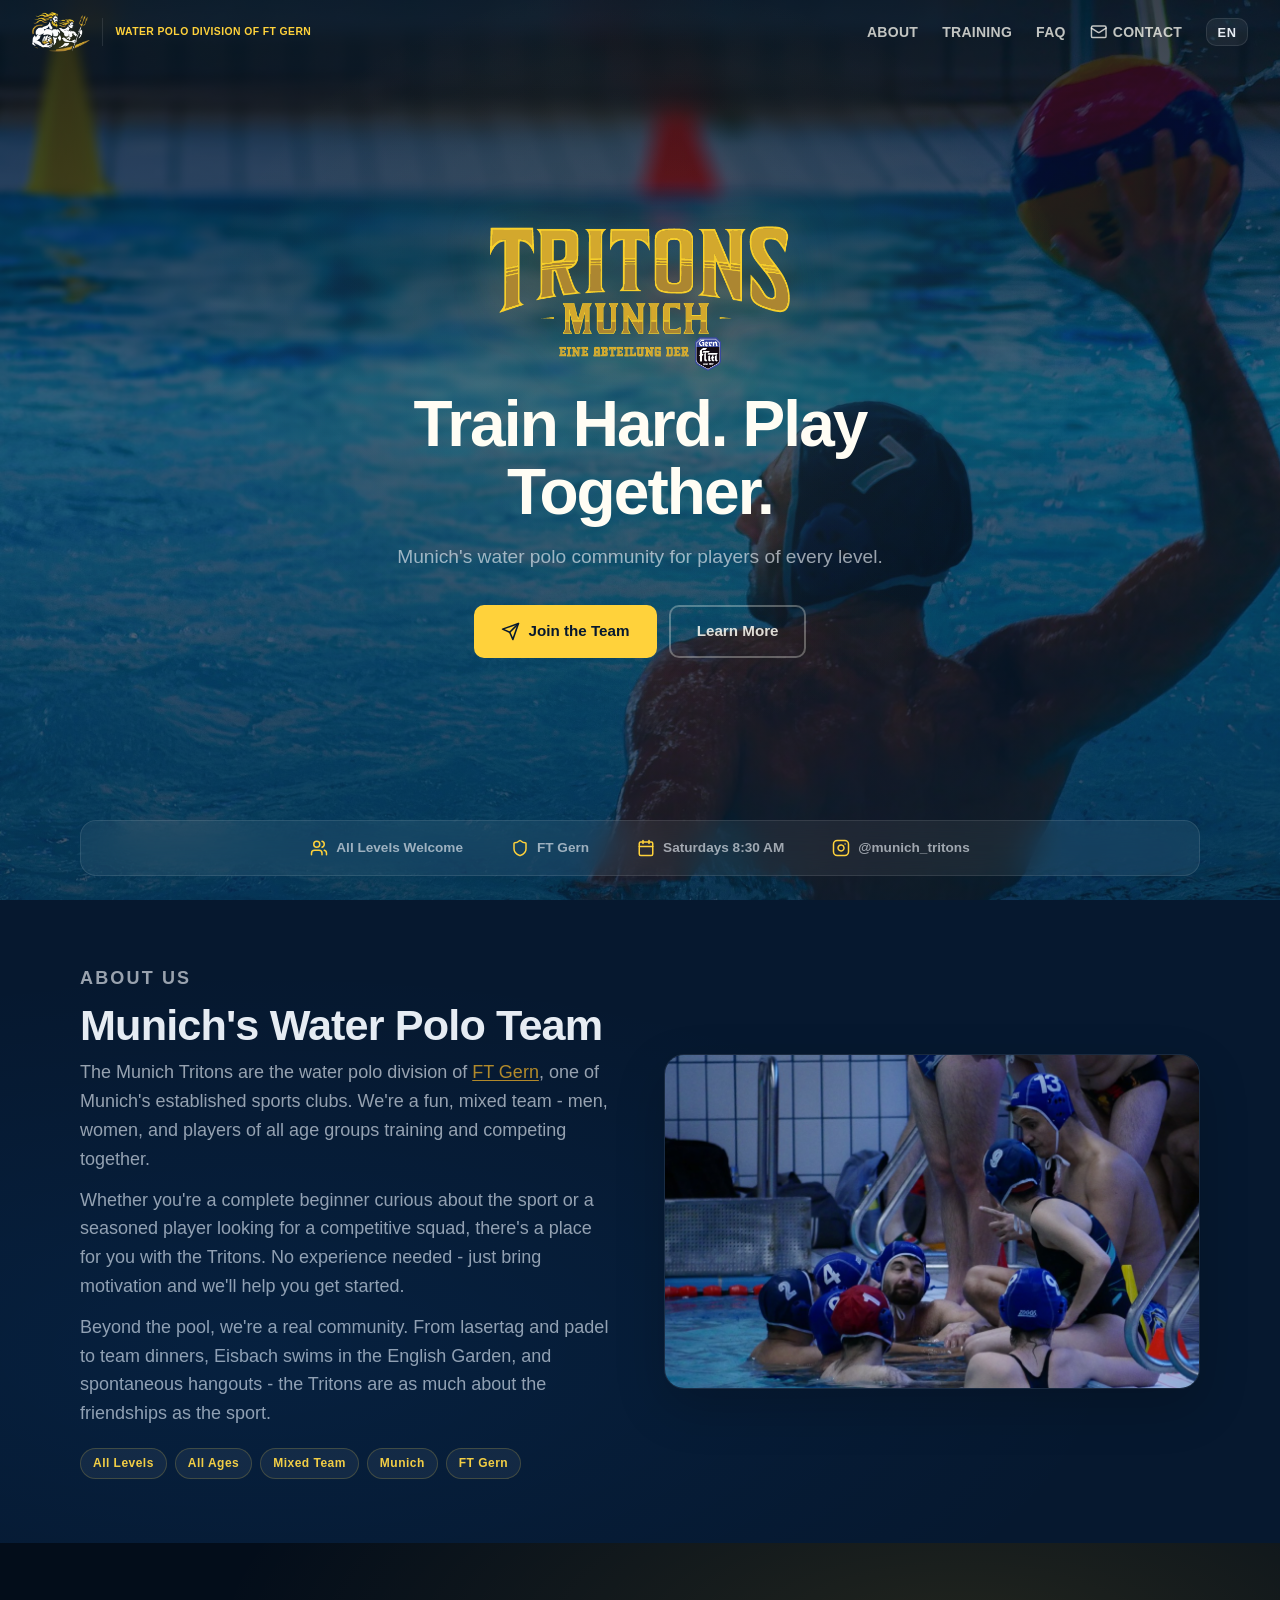
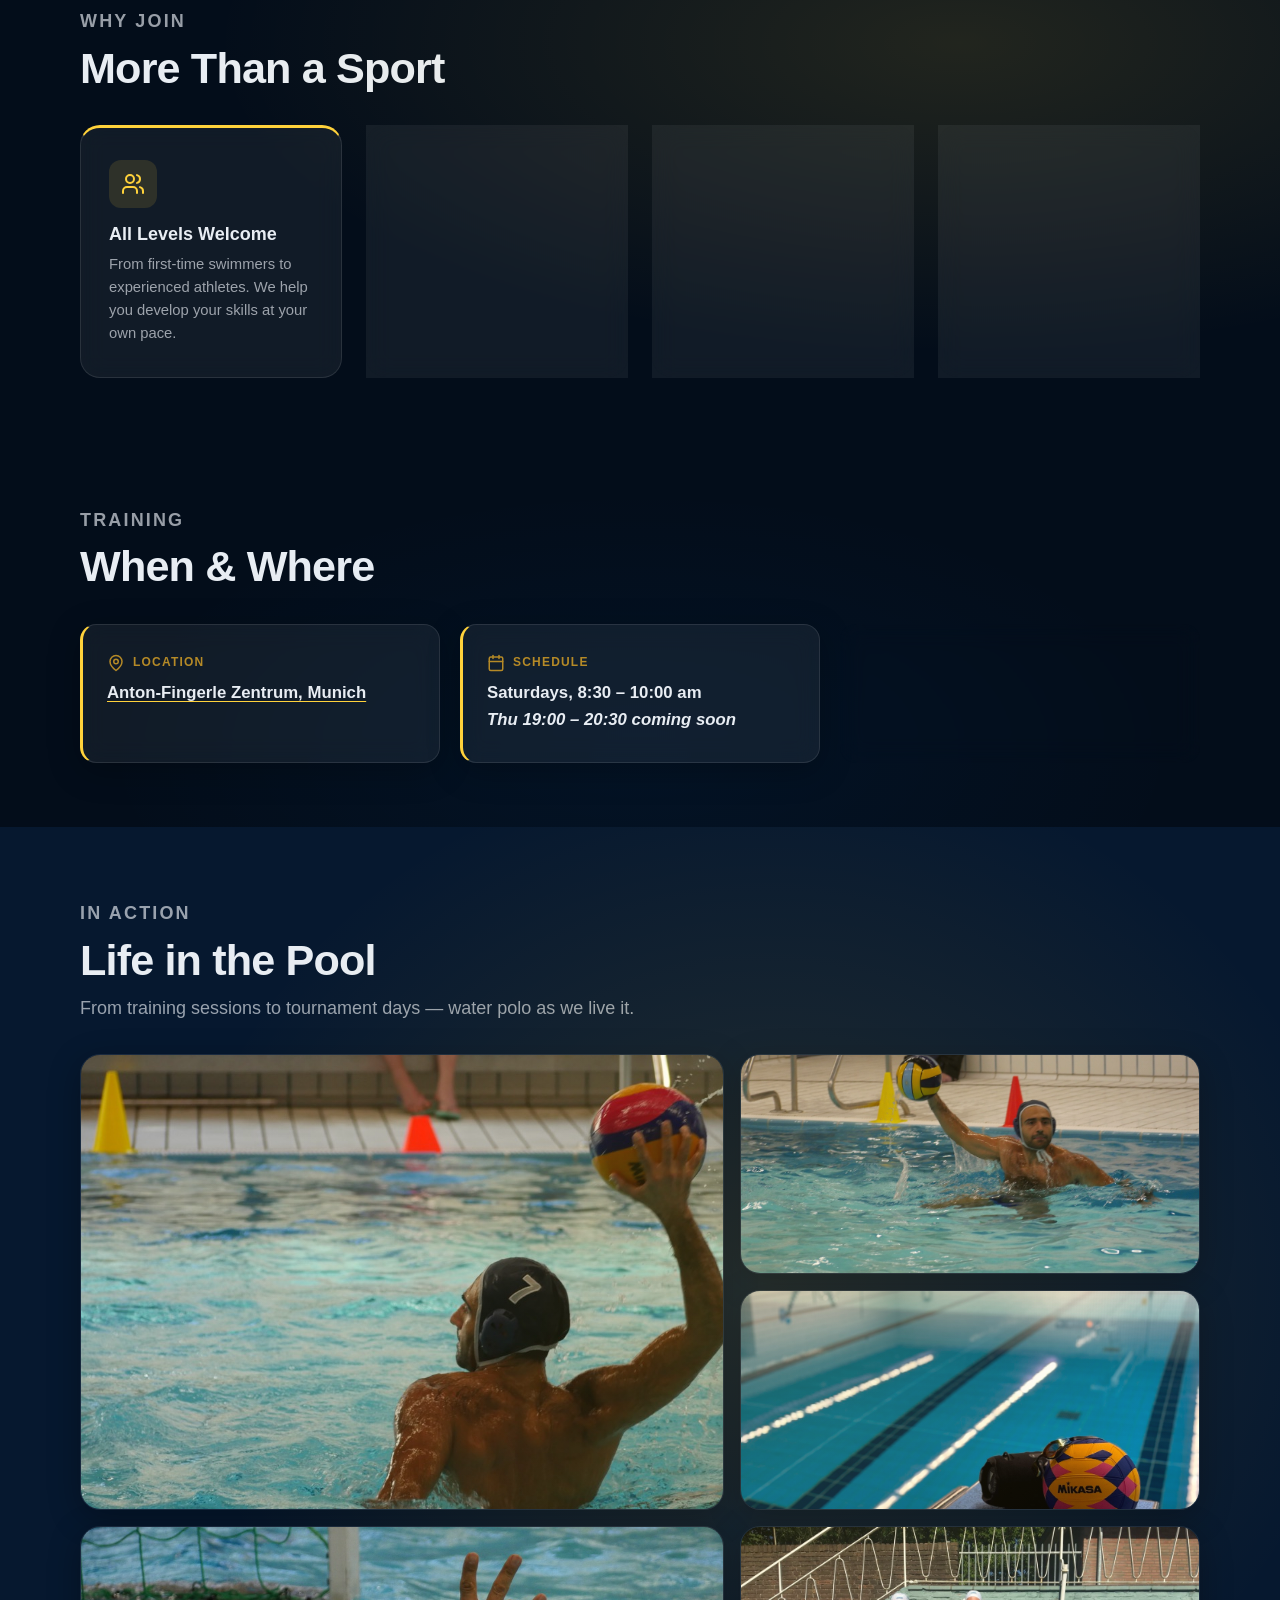
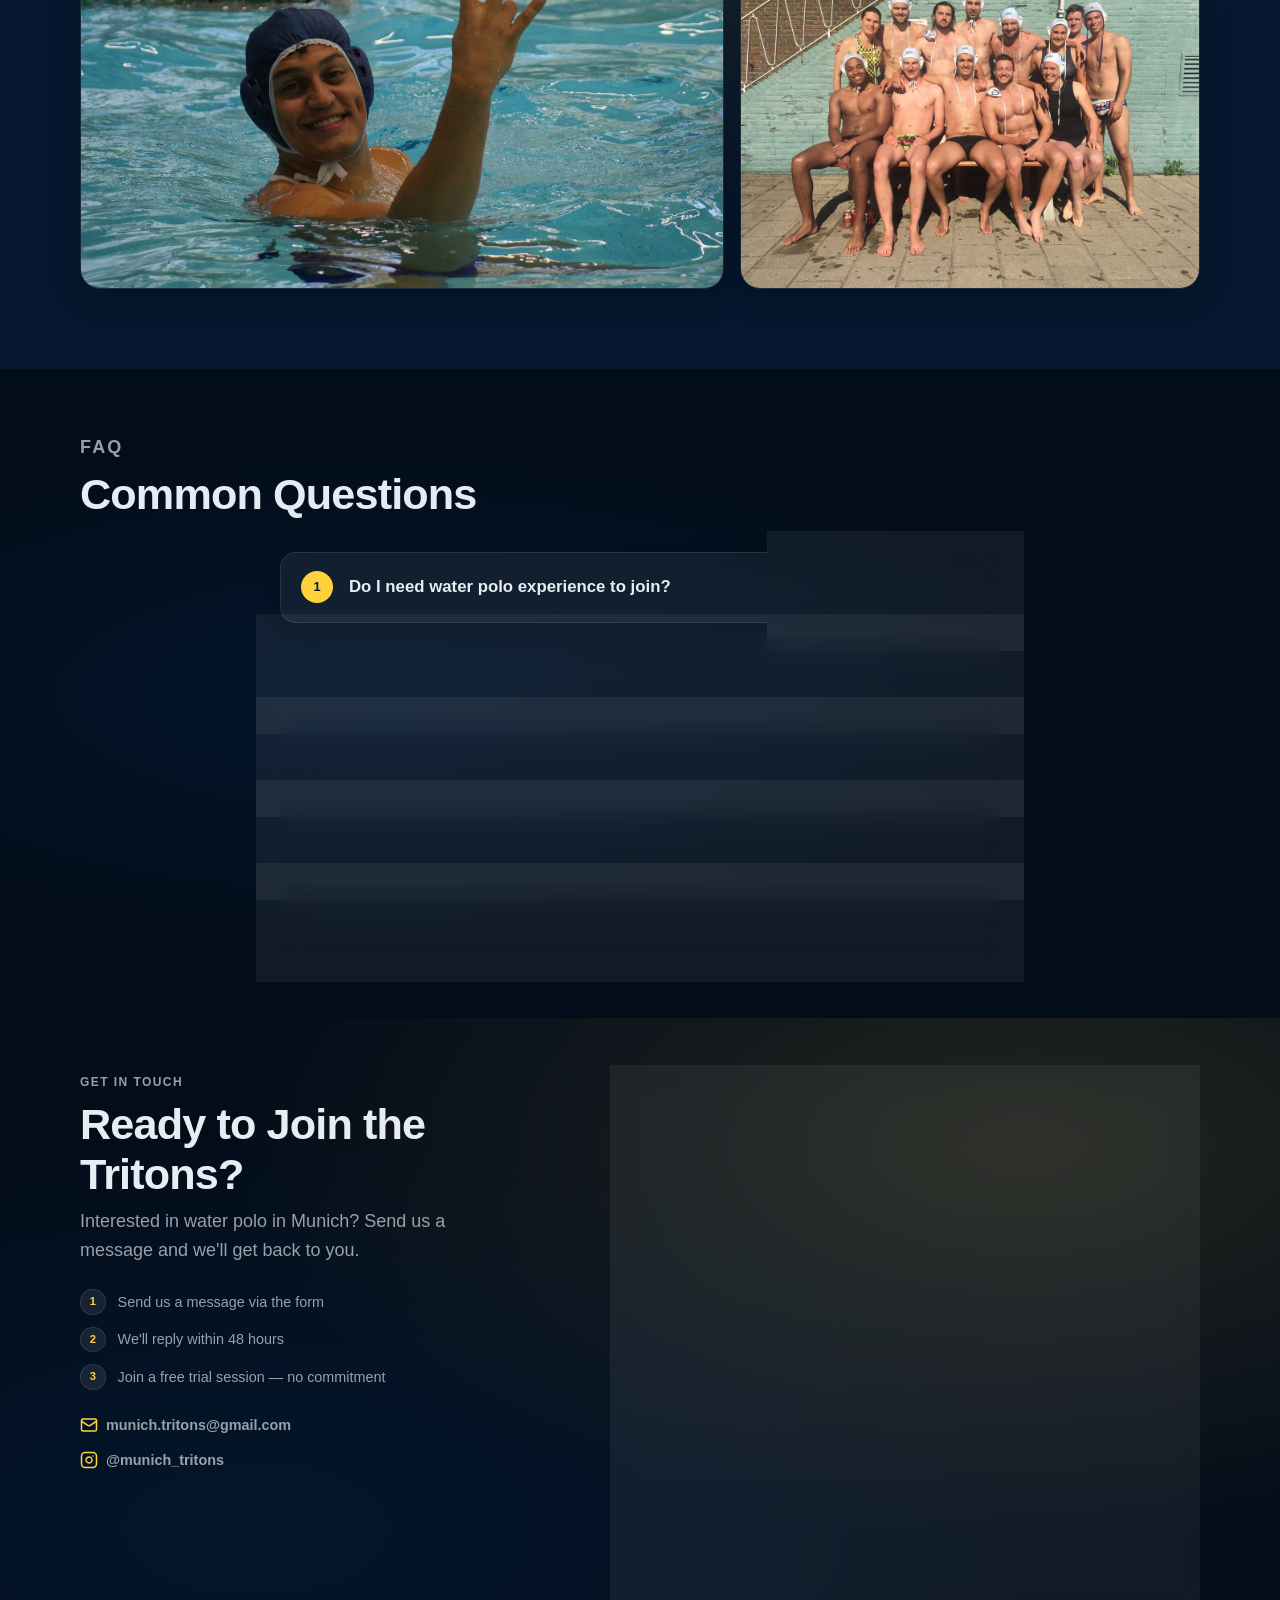
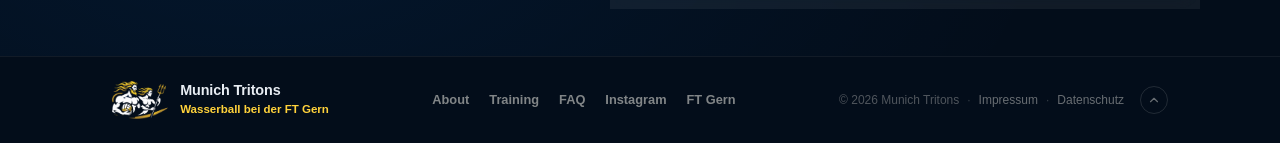
==== commit 0de894f9: "Switch deployment from GitHub Pages to DigitalOcean Droplet Replaces the GitHub Pages workflow with " ====
--- a/index.html
+++ b/index.html
@@ -289,26 +289,28 @@
 
       <!-- GALLERY -->
       <section class="section section--dark gallery-section" id="gallery">
-        <div class="section-copy" data-scroll-panel>
-          <p class="eyebrow" data-i18n="gallery.eyebrow">In Action</p>
-          <h2 data-i18n="gallery.heading">Life in the Pool</h2>
-          <p data-i18n="gallery.subtitle">From training sessions to tournament matchdays - water polo as we live it.</p>
-        </div>
-        <div class="gallery-grid stagger-children" data-scroll-panel>
-          <div class="gallery-item reveal">
-            <img src="assets/web/action-photo.jpg" alt="Water polo player in action during a match" width="1200" height="675" loading="lazy" />
-          </div>
-          <div class="gallery-item reveal">
-            <img src="assets/web/match-action.jpg" alt="Intense match action with splash near the goal" width="1200" height="675" loading="lazy" />
-          </div>
-          <div class="gallery-item reveal">
-            <img src="assets/web/goalie-defense.jpg" alt="Goalkeeper rising to block a shot during a water polo match" width="1200" height="675" loading="lazy" />
-          </div>
-          <div class="gallery-item reveal">
-            <img src="assets/web/player-throwing.jpg" alt="Player throwing the ball with focus and determination" width="1200" height="675" loading="lazy" />
-          </div>
-          <div class="gallery-item reveal">
-            <img src="assets/web/player-smiling.jpg" alt="Player smiling and waving in the pool after training" width="1200" height="675" loading="lazy" />
+        <div class="gallery-inner">
+          <div class="section-copy" data-scroll-panel>
+            <p class="eyebrow" data-i18n="gallery.eyebrow">In Action</p>
+            <h2 data-i18n="gallery.heading">Life in the Pool</h2>
+            <p data-i18n="gallery.subtitle">From training sessions to tournament days — water polo as we live it.</p>
+          </div>
+          <div class="gallery-grid">
+            <div class="gallery-card gallery-featured">
+              <img src="assets/web/action-photo.jpg" alt="Water polo player in action during a match" width="1200" height="675" loading="lazy" />
+            </div>
+            <div class="gallery-card">
+              <img src="assets/web/player-throwing.jpg" alt="Player throwing the ball with focus and determination" width="1200" height="675" loading="lazy" style="object-position:center 30%" />
+            </div>
+            <div class="gallery-card">
+              <img src="assets/web/pool-ball.jpg" alt="Water polo ball on the pool edge before training" data-i18n="gallery.alt6" data-i18n-attr="alt" width="1200" height="900" loading="lazy" style="object-position:70% center" />
+            </div>
+            <div class="gallery-card">
+              <img src="assets/web/player-smiling.jpg" alt="Player smiling and waving in the pool after training" width="1200" height="675" loading="lazy" style="object-position:center 20%" />
+            </div>
+            <div class="gallery-card">
+              <img src="assets/web/team-group.jpg" alt="Munich Tritons team photo after a tournament" data-i18n="gallery.alt7" data-i18n-attr="alt" width="1200" height="900" loading="lazy" style="object-position:center 25%" />
+            </div>
           </div>
         </div>
       </section>
@@ -447,7 +449,7 @@
           <img class="footer-logo" src="assets/web/footer-logo.png" alt="Munich Tritons" loading="lazy" />
           <div class="footer-brand-text">
             <strong class="footer-brand-name">Munich Tritons</strong>
-            <span class="footer-brand-sub" data-i18n="footer.sub">Wasserball bei FT Gern</span>
+            <span class="footer-brand-sub" data-i18n="footer.sub">Wasserball bei der FT Gern</span>
           </div>
         </div>
         <nav class="footer-links" aria-label="Footer navigation">
--- a/styles.css
+++ b/styles.css
@@ -333,9 +333,7 @@
   background: radial-gradient(ellipse at 20% 70%, var(--glow-water), transparent 60%);
 }
 
-#why-join {
-  background: linear-gradient(180deg, var(--navy) 0%, var(--navy-deep) 100%);
-}
+#why-join { background: var(--navy-deep); }
 #why-join::before {
   background: radial-gradient(ellipse at 75% 20%, var(--glow-gold), transparent 55%);
 }
@@ -350,9 +348,7 @@
   background: radial-gradient(ellipse at 60% 40%, var(--glow-gold), transparent 55%);
 }
 
-#faq {
-  background: linear-gradient(180deg, var(--navy) 0%, var(--navy-deep) 100%);
-}
+#faq { background: var(--navy-deep); }
 #faq::before {
   background: radial-gradient(ellipse at 30% 50%, var(--glow-water), transparent 55%);
 }
@@ -574,40 +570,48 @@
 }
 
 /* ── Gallery Section ────────────────────────────────────── */
-.gallery-grid {
+.gallery-section {
+  padding-top: 4.5rem;
+  padding-bottom: 5rem;
+}
+
+.gallery-inner {
   max-width: var(--max-w);
   margin: 0 auto;
+}
+
+.gallery-grid {
   display: grid;
-  grid-template-columns: repeat(3, 1fr);
-  gap: .75rem;
-  position: relative;
-  z-index: 1;
-}
-
-.gallery-item {
-  border-radius: var(--radius-lg);
+  grid-template-columns: 7fr 5fr;
+  grid-template-rows: 220px 220px;
+  gap: 1rem;
+}
+
+.gallery-featured {
+  grid-row: 1 / -1;
+}
+
+.gallery-card {
+  border-radius: var(--radius-xl);
   overflow: hidden;
   border: 1px solid rgba(255, 255, 255, .08);
   box-shadow: 0 8px 32px rgba(0, 0, 0, .3);
-  transition: border-color .3s, box-shadow .3s;
-}
-.gallery-item:hover {
-  border-color: rgba(255, 210, 59, .15);
-  box-shadow: 0 12px 40px rgba(0, 0, 0, .4);
-}
-
-.gallery-item:first-child {
-  grid-column: 1 / 3;
-}
-
-.gallery-item img {
+  cursor: zoom-in;
+  transition: border-color .3s ease, box-shadow .3s ease;
+}
+.gallery-card:hover {
+  border-color: rgba(255, 210, 59, .12);
+  box-shadow: 0 12px 44px rgba(0, 0, 0, .45);
+}
+
+.gallery-card img {
   width: 100%; height: 100%;
   object-fit: cover;
-  transition: transform .5s;
-}
-.gallery-item:hover img {
-  transform: scale(1.04);
-  filter: brightness(1.08);
+  transition: transform .6s ease, filter .6s ease;
+}
+.gallery-card:hover img {
+  transform: scale(1.02);
+  filter: brightness(1.04);
 }
 
 /* ── FAQ Section ────────────────────────────────────────── */
@@ -1213,7 +1217,7 @@
 }
 .lightbox-close:hover { color: #fff; }
 
-.gallery-item { cursor: zoom-in; }
+.about-image-wrap { cursor: zoom-in; }
 
 /* ── Reveal animation ───────────────────────────────────── */
 .reveal {
@@ -1242,9 +1246,10 @@
 
   .gallery-grid {
     grid-template-columns: 1fr 1fr;
-  }
-  .gallery-item:first-child {
-    grid-column: 1 / -1;
+    grid-template-rows: 200px 200px 200px;
+  }
+  .gallery-featured {
+    grid-row: auto;
   }
 
   .footer-inner {
@@ -1314,8 +1319,14 @@
 
   .gallery-grid {
     grid-template-columns: 1fr;
-  }
-  .gallery-item:first-child { grid-column: auto; }
+    grid-template-rows: auto;
+  }
+  .gallery-featured {
+    grid-row: auto;
+  }
+  .gallery-card img {
+    height: 220px;
+  }
 
   .contact-grid {
     grid-template-columns: 1fr;
@@ -1360,6 +1371,9 @@
   }
   .credibility-item {
     font-size: .7rem;
+  }
+  .gallery-card img {
+    height: 180px;
   }
 }
 
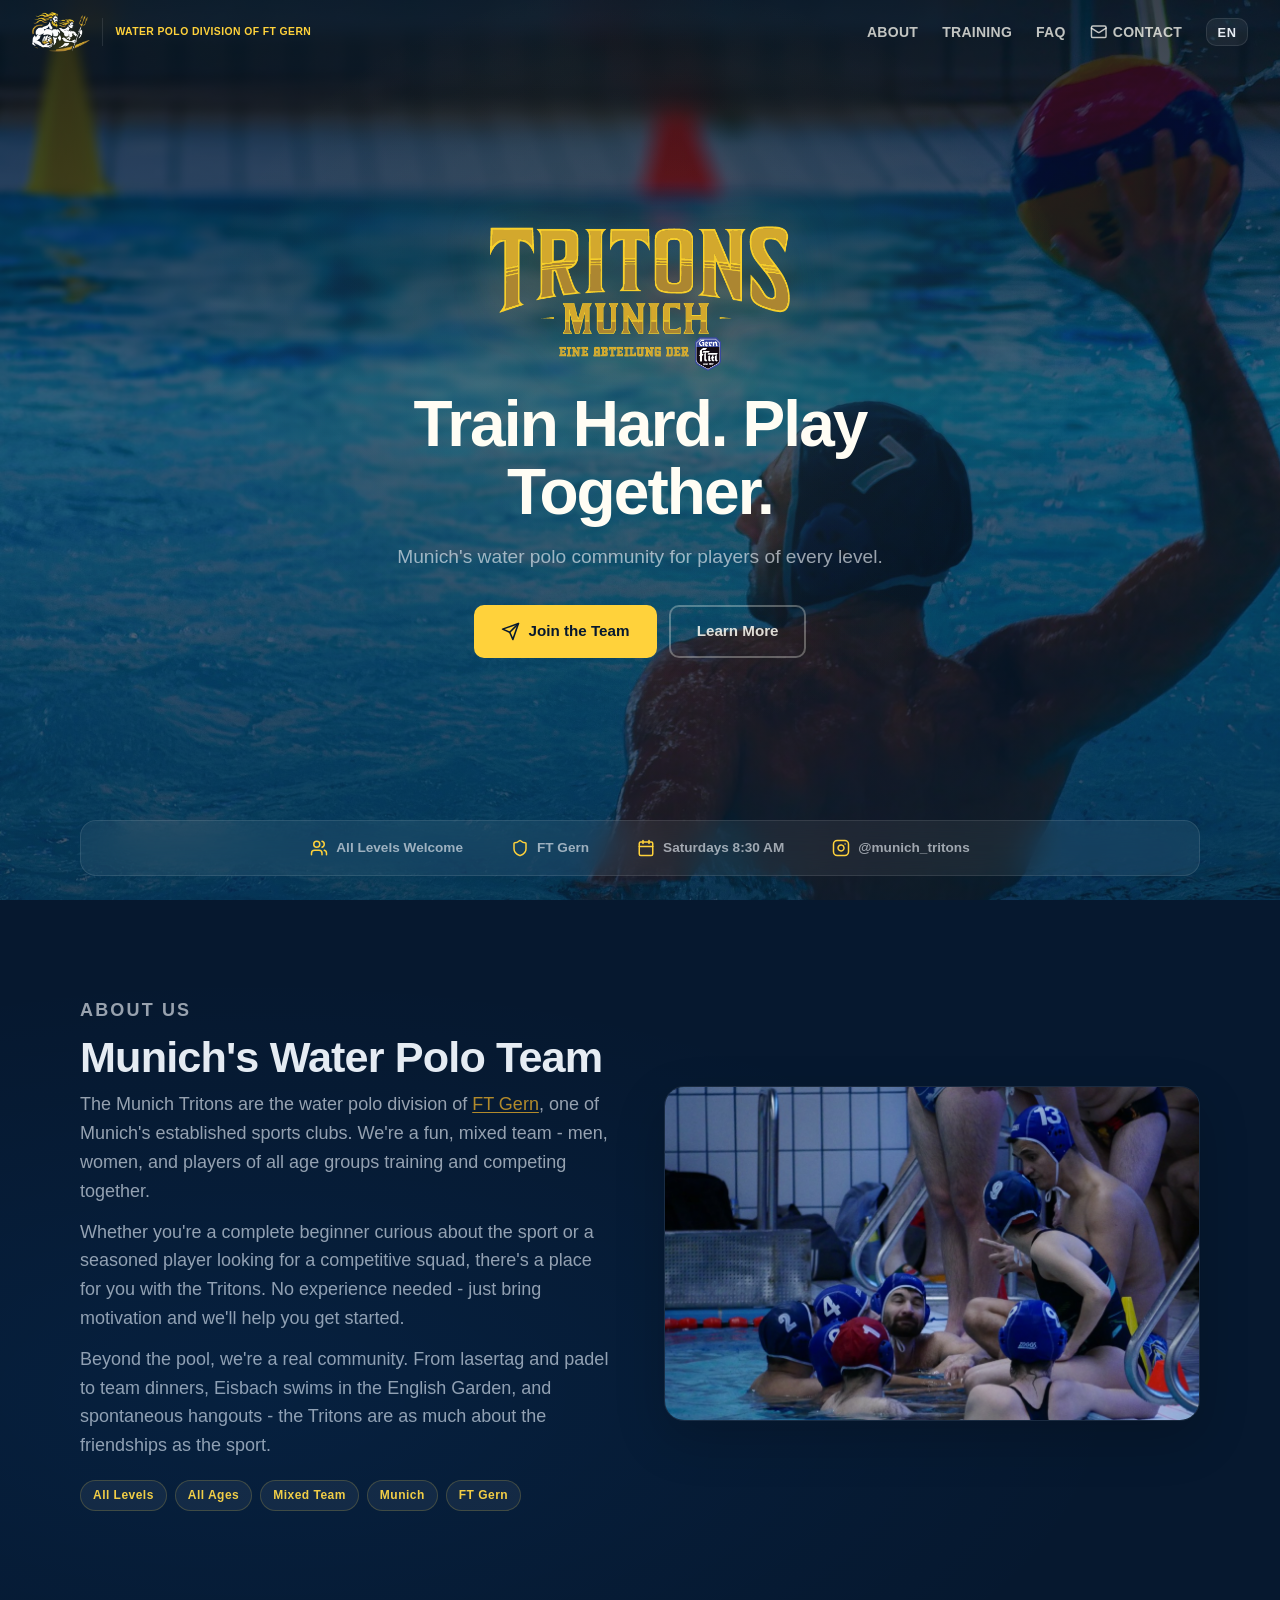
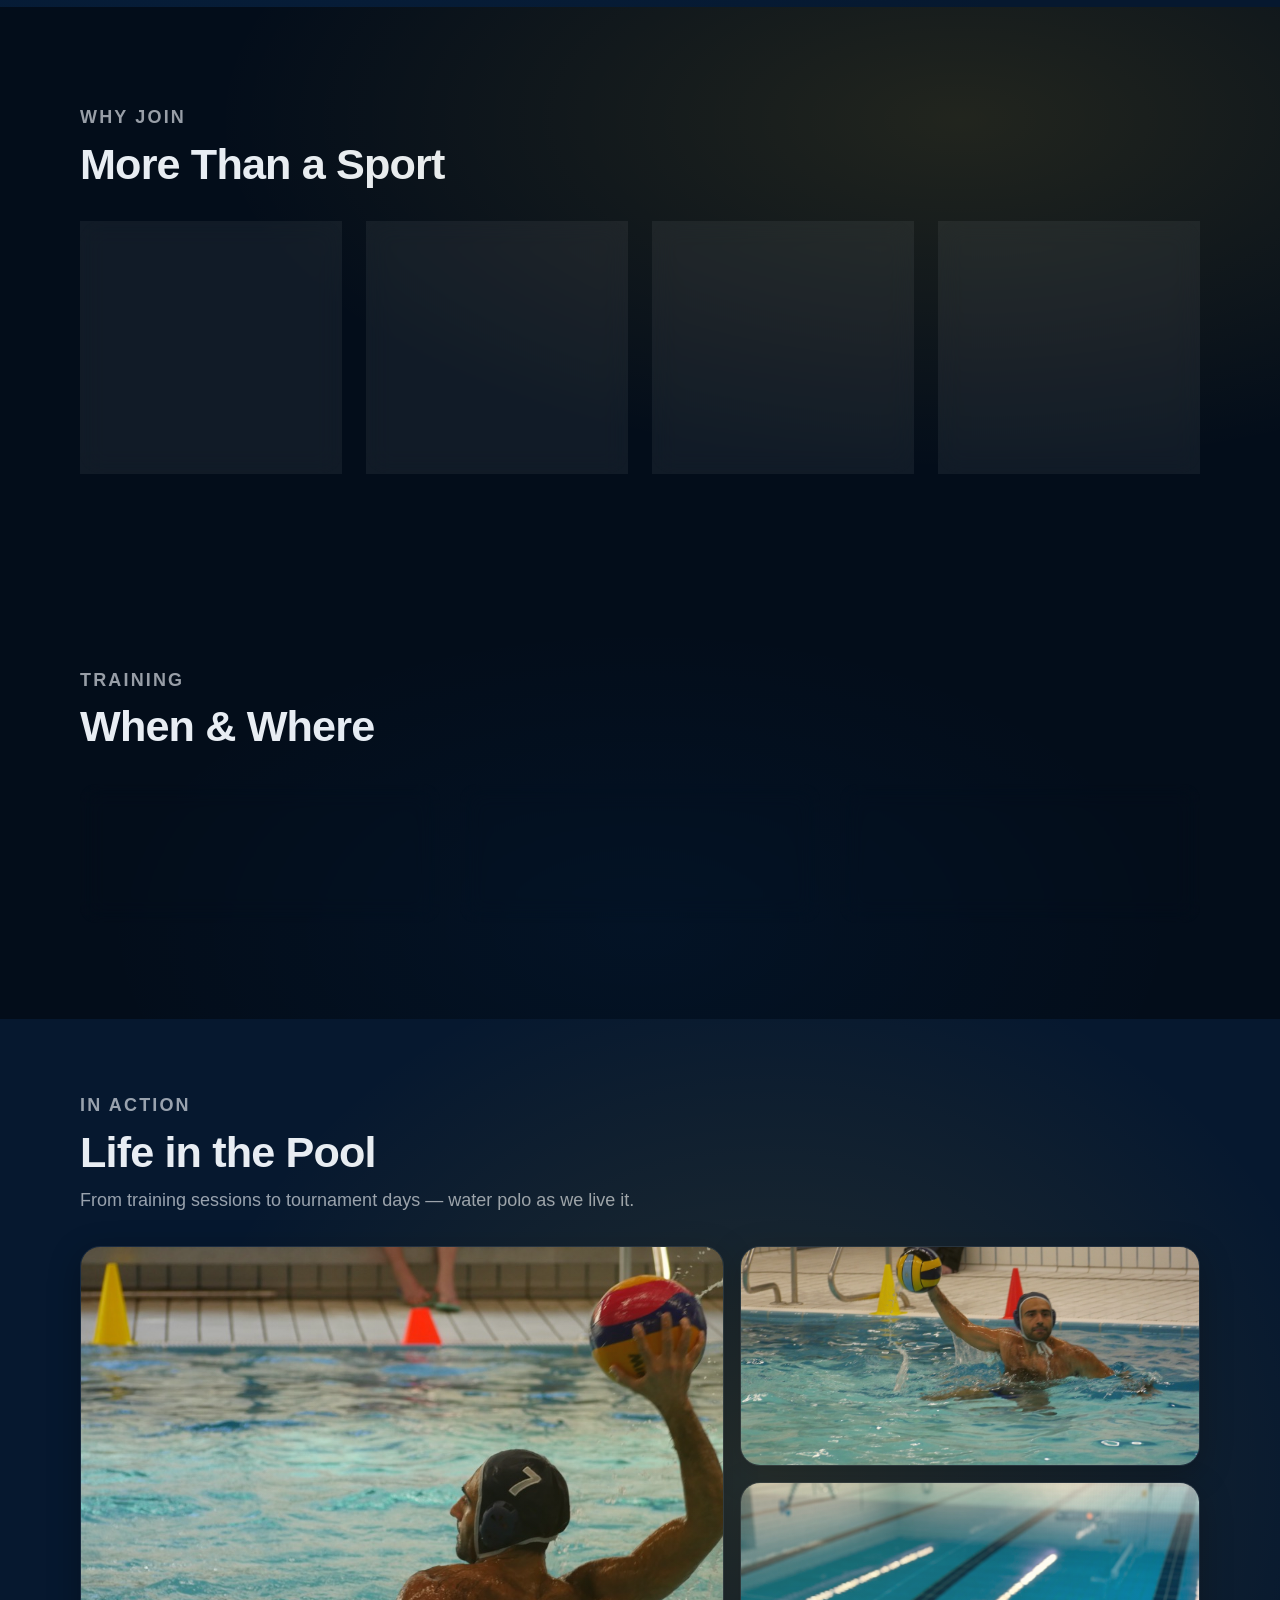
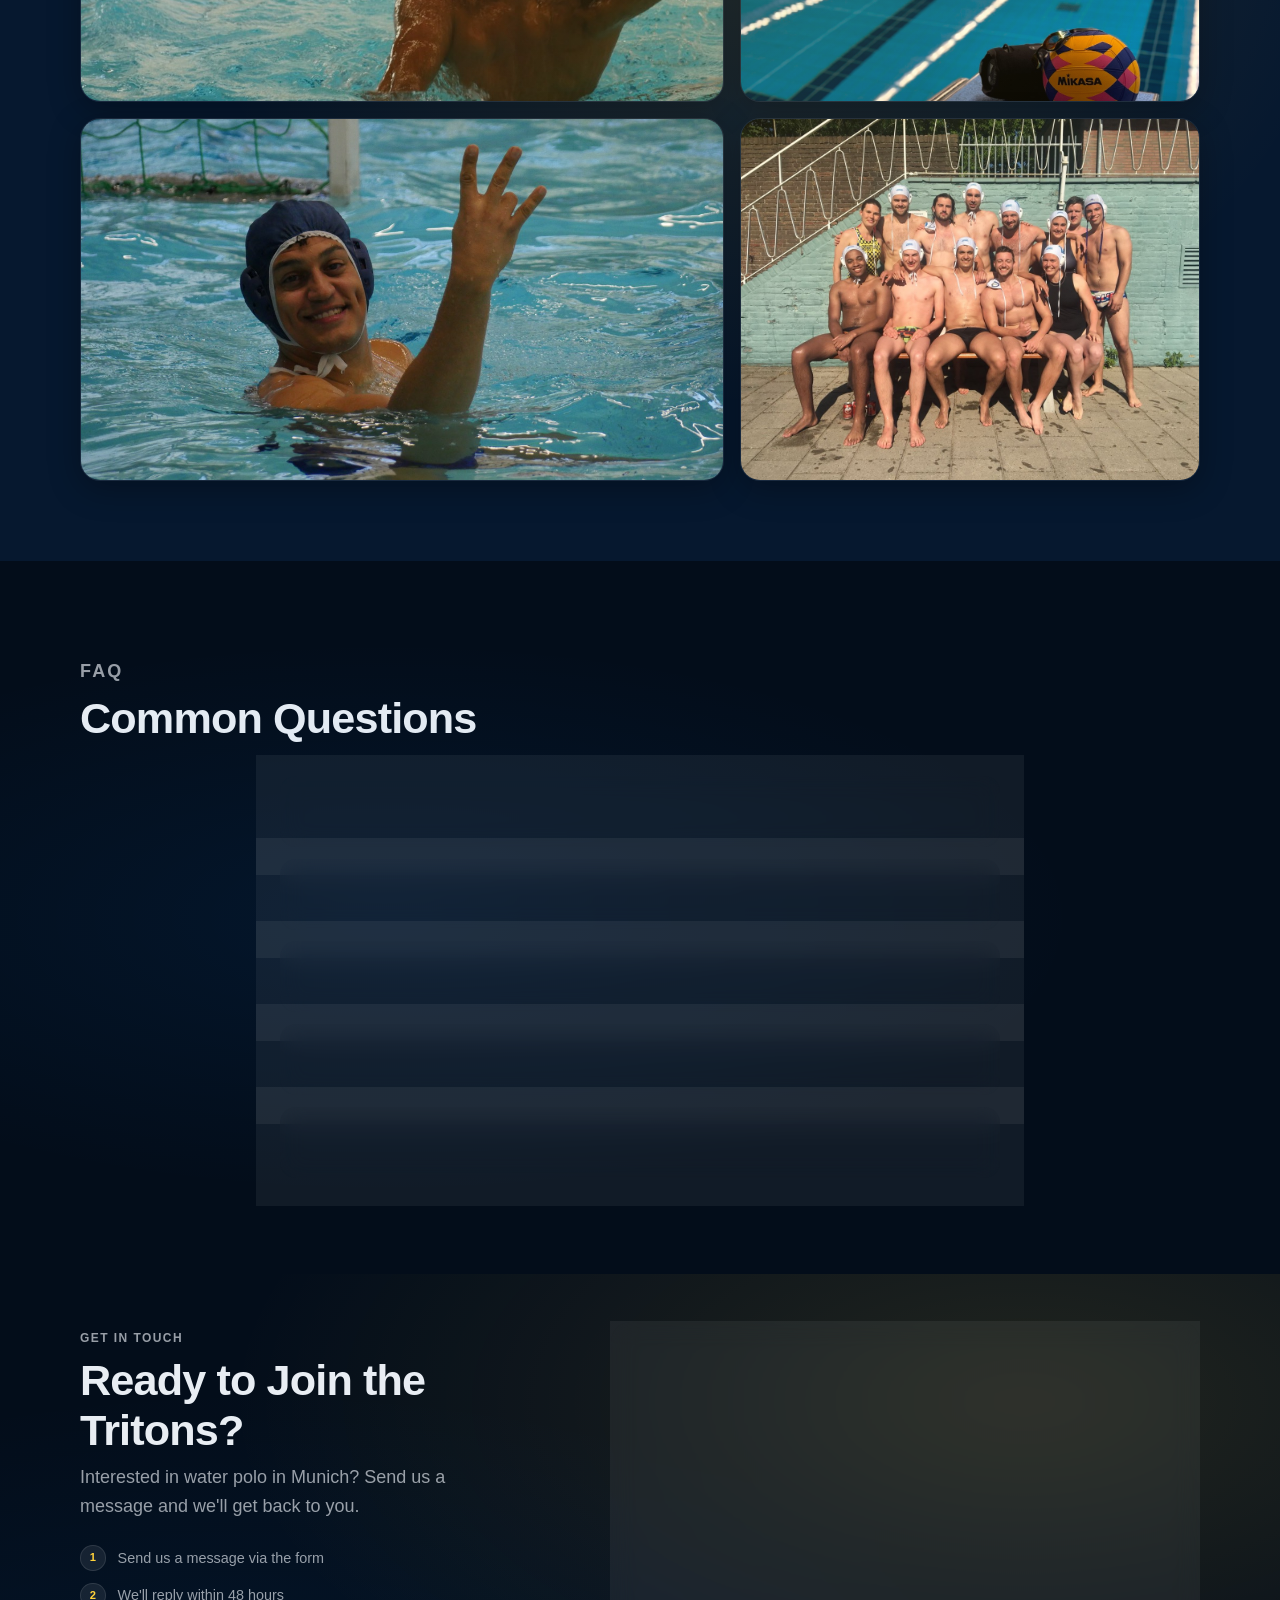
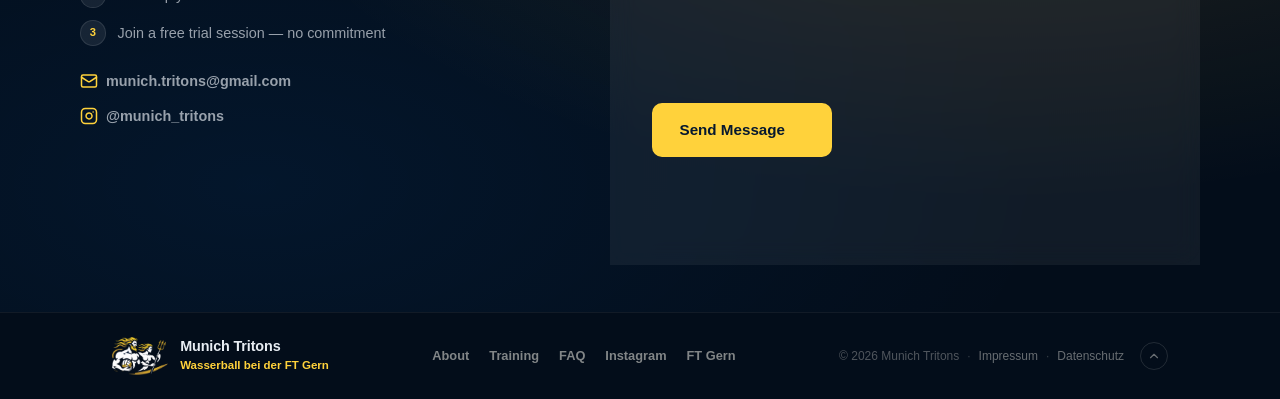
==== commit 588e8286: "Improve mobile experience: section spacing, menu overlay, about tags - Increase section gap for more" ====
--- a/index.html
+++ b/index.html
@@ -136,6 +136,7 @@
         <span></span>
       </button>
 
+      <div class="menu-overlay" data-menu-overlay></div>
       <nav class="site-nav" aria-label="Primary navigation" data-nav>
         <a href="#about" data-i18n="nav.about">About</a>
         <a href="#training" data-i18n="nav.training">Training</a>
--- a/styles.css
+++ b/styles.css
@@ -26,7 +26,7 @@
   --radius-xl:  20px;
   --header-h:   64px;
   --max-w:      1120px;
-  --gap-section:clamp(2.5rem, 5vw, 4rem);
+  --gap-section:clamp(4rem, 8vw, 6rem);
 }
 
 /* ── Reset ──────────────────────────────────────────────── */
@@ -1267,7 +1267,7 @@
 
   .site-nav {
     position: fixed; top: 0; right: 0;
-    width: min(300px, 85vw); height: 100dvh;
+    width: min(240px, 70vw); height: 100dvh;
     flex-direction: column;
     align-items: flex-start;
     gap: 0;
@@ -1280,6 +1280,19 @@
   }
   .site-nav.open { transform: translateX(0); }
 
+  .menu-overlay {
+    position: fixed; inset: 0;
+    background: rgba(0, 0, 0, .5);
+    z-index: 104;
+    opacity: 0;
+    visibility: hidden;
+    transition: opacity .3s, visibility .3s;
+  }
+  .menu-overlay.active {
+    opacity: 1;
+    visibility: visible;
+  }
+
   .site-nav a {
     width: 100%;
     padding: 1rem 0;
@@ -1315,6 +1328,14 @@
   }
   .credibility-item {
     font-size: .75rem;
+  }
+
+  .about-tags {
+    gap: .4rem;
+  }
+  .about-tags .tag {
+    padding: .25rem .6rem;
+    font-size: .68rem;
   }
 
   .gallery-grid {
